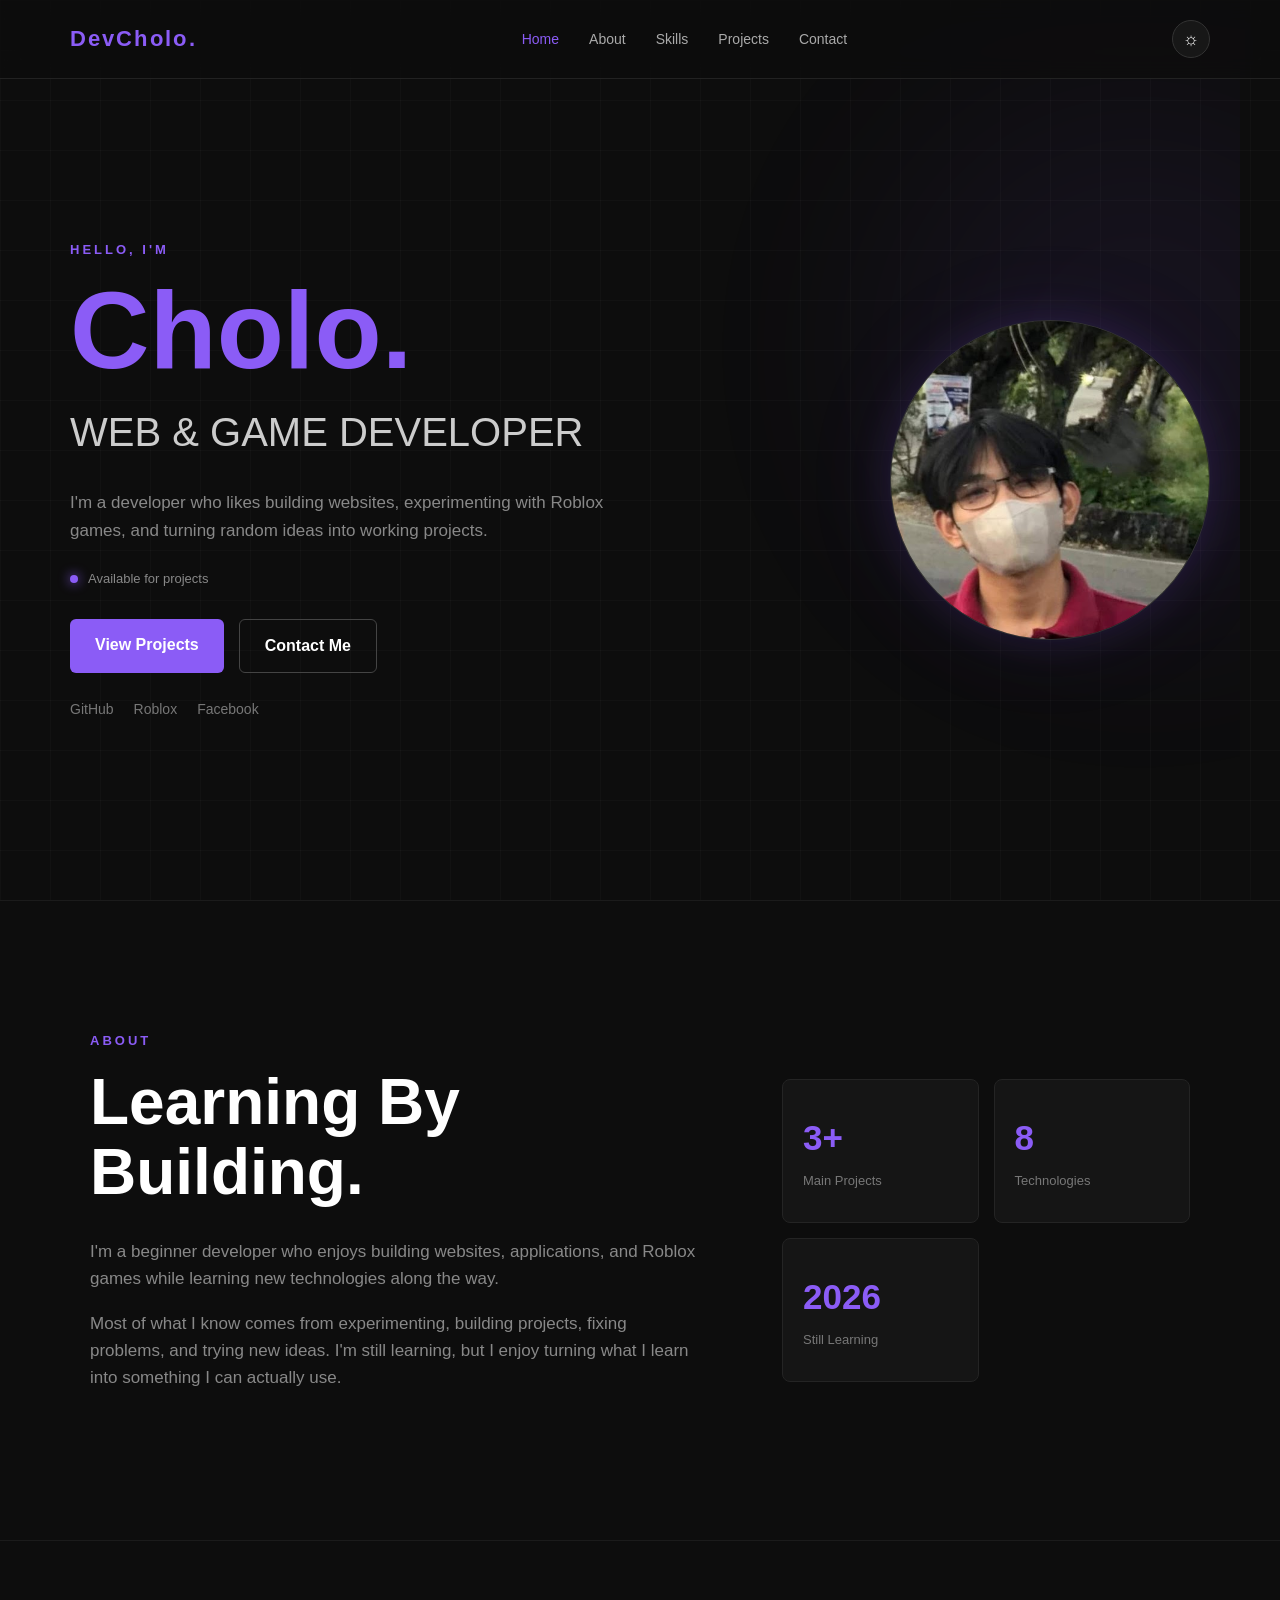
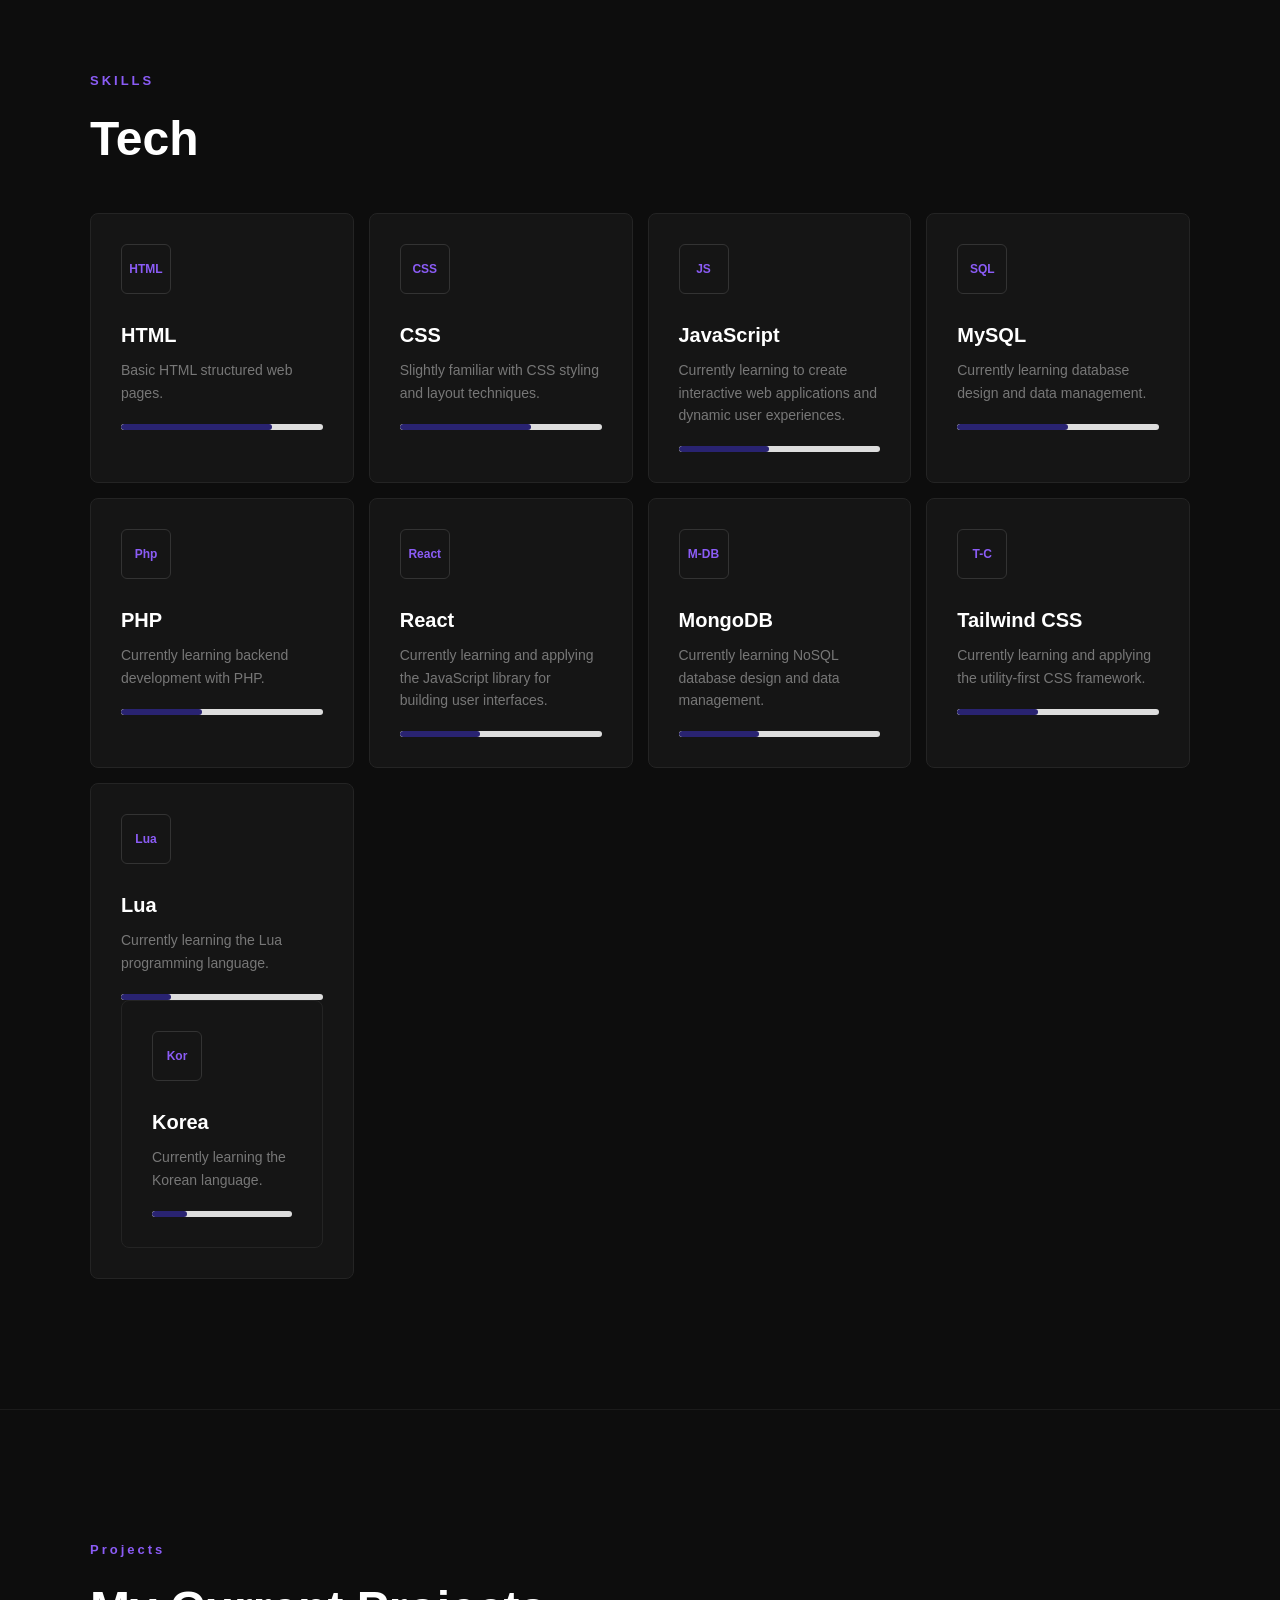
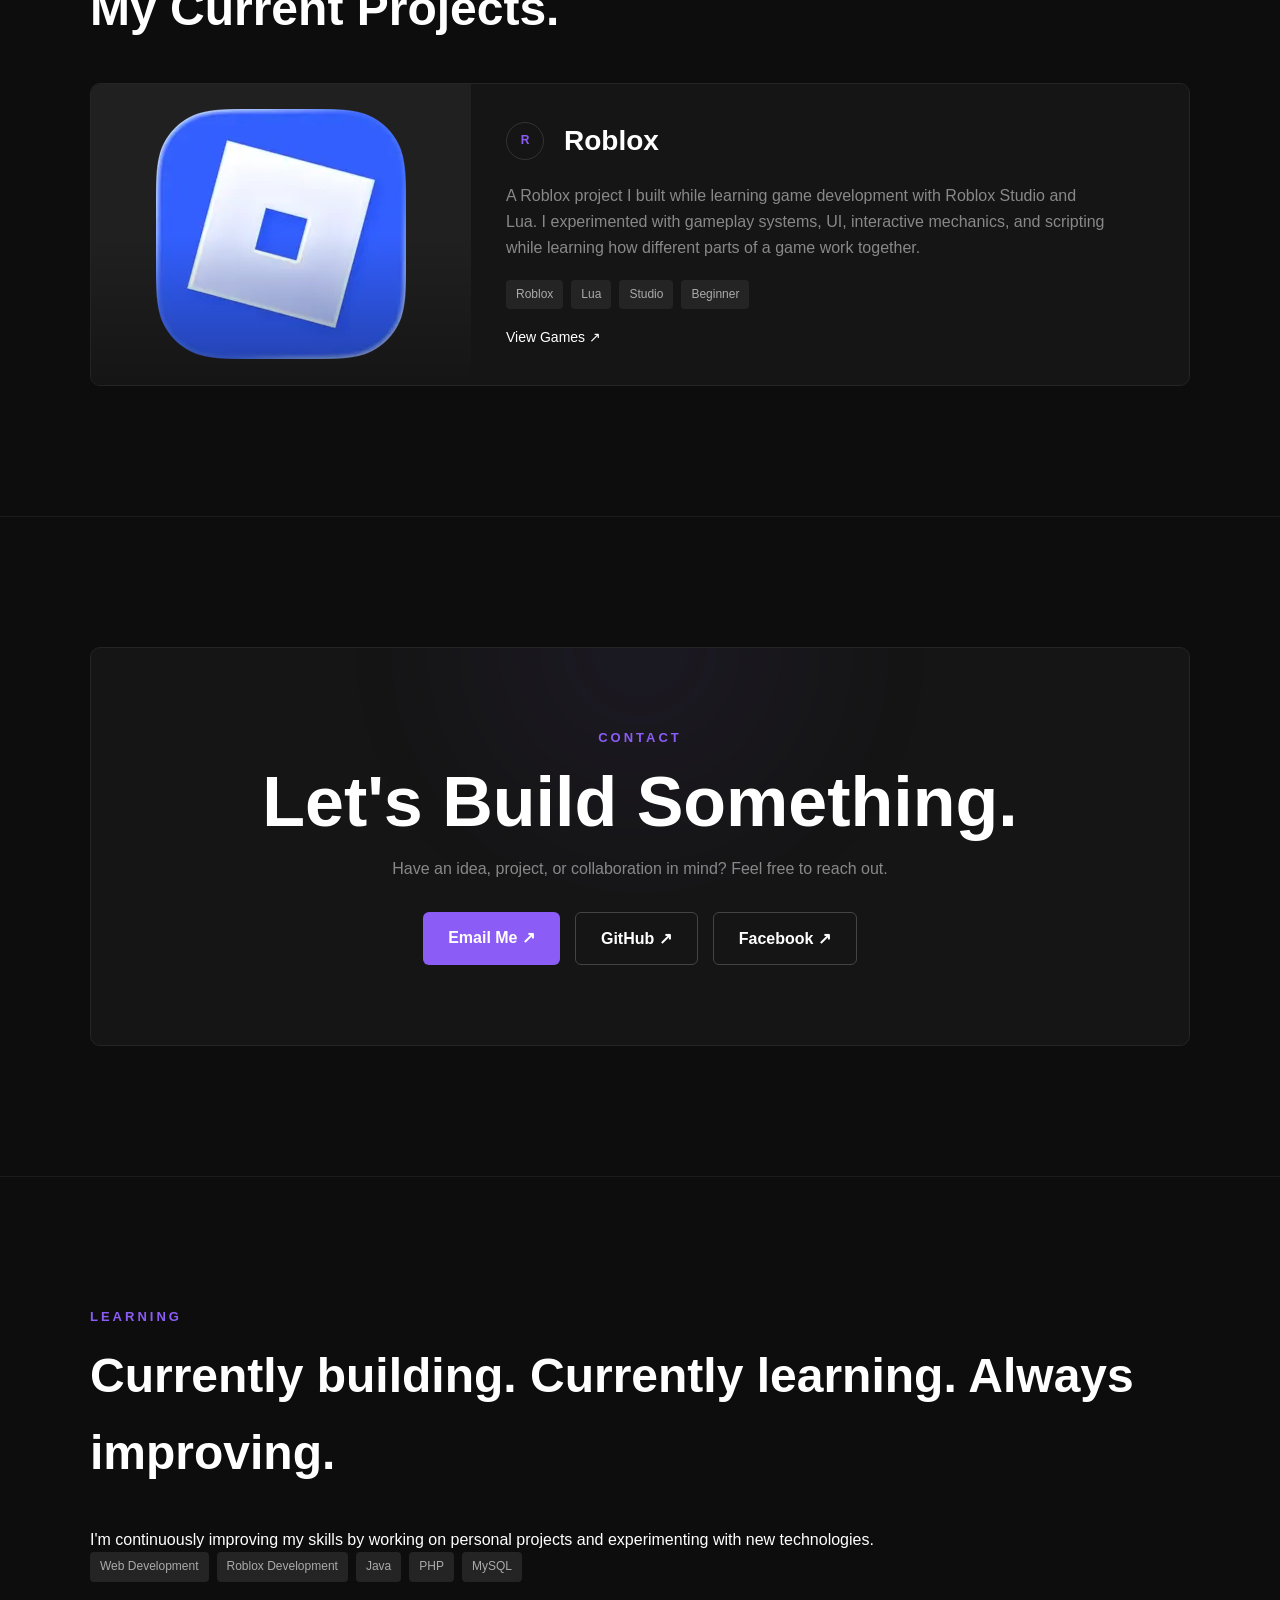
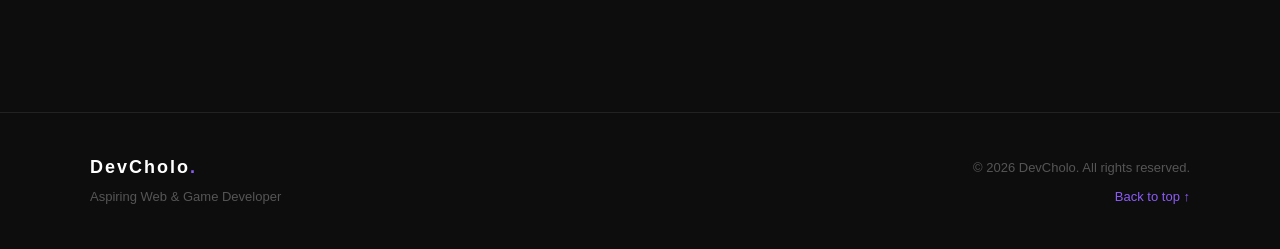
==== index.html @ bebf825c "Add files via upload" ====
<!DOCTYPE html>
<html lang="en">
<head>
    <meta charset="UTF-8">
    <meta name="viewport" content="width=device-width, initial-scale=1.0">
    <title>Portfolio</title>
    <meta name="description" content="Cholo is a Web and Game Developer creating modern websites, applications, and Roblox games.">
    <meta name="keywords" content="Cholo, Web Developer, Game Developer, Roblox Developer, PHP, MySQL, JavaScript, Java, Lua">
    <meta name="author" content="Cholo">
    <meta name="theme-color" content="#8b5cf6">
    <link rel="icon" type="image/png" href="images/favicon.png">
    <link rel="stylesheet" href="css/style.css">
</head>
<body>
    <header>
        <nav class="navbar">
            <a href="#home" class="logo">
                <span class="logo-dev">
                    <span>D</span><span>e</span><span>v</span>
                </span>

                <span class="logo-cholo">
                    <span>C</span><span>h</span><span>o</span><span>l</span><span>o</span><span class="logo-dot">.</span>
                </span>
            </a>
            <ul class="nav-links">
                <li><a href="#home">Home</a></li>
                <li><a href="#about">About</a></li>
                <li><a href="#skills">Skills</a></li>
                <li><a href="#projects">Projects</a></li>
                <li><a href="#contact">Contact</a></li>
            </ul>
            <div class="nav-actions">
                <button id="menuToggle">☰</button>
                <button id="themeToggle">☼</button>
            </div>
        </nav>
    </header>

    <main>
        <section id="home" class="hero">
            <div class="hero-content">
                <p class="eyebrow">HELLO, I'M</p>
                <h1 class="animated-name">
                    <span>C</span>
                    <span>h</span>
                    <span>o</span>
                    <span>l</span>
                    <span>o</span>
                    <span>.</span>
                </h1>
                <h2>WEB & GAME DEVELOPER</h2>
                <p class="hero-description">I'm a developer who likes building websites, experimenting with Roblox games, and turning random ideas into working projects.</p>
                <div class="availability">
                    <span></span>
                    Available for projects
                </div>
                <div class="hero-buttons">
                    <a href="#projects" class="btn primary">View Projects</a>
                    <a href="#contact" class="btn secondary">Contact Me</a>
                </div>
                <div class="social-links">
                    <a href="https://github.com/Yukizyne" target="_blank">GitHub</a>
                    <a href="https://www.roblox.com/" target="_blank">Roblox</a>
                    <a href="https://www.facebook.com/Imyourprettywhamus" target="_blank">Facebook</a>
                </div>
            </div>

            <div class="hero-image">
                <div class="profile-circle">
                    <img src="images/profile.png" alt="Cholo">
                </div>
            </div>
        </section>

        <section id="about" class="reveal">
            <div class="section-container">
                <p class="section-label">ABOUT</p>
                <div class="about-grid">
                    <div class="about-main">
                        <h2 class="section-title">Learning By Building.</h2>
                        <p>I'm a beginner developer who enjoys building websites,
                            applications, and Roblox games while learning new
                            technologies along the way.
                        </p>
                        <p> Most of what I know comes from experimenting, building projects,
                            fixing problems, and trying new ideas. I'm still learning,
                            but I enjoy turning what I learn into something I can actually use.</p>
                    </div>
                    <div class="about-stats">
                        <div class="stat">
                            <h3>3+</h3>
                            <p>Main Projects</p>
                        </div>
                        <div class="stat">
                            <h3>8</h3>
                            <p>Technologies</p>
                        </div>
                        <div class="stat">
                            <h3>2026</h3>
                            <p>Still Learning</p>
                        </div>
                    </div>
                </div>
            </div>
        </section>

        <section id="skills" class="reveal">
            <div class="section-container">
                <p class="section-label">SKILLS</p>
                <h2 class="section-title">Tech</h2>
                <div class="skills">
                    <div class="skill-card">
                        <div class="skill-icon">HTML</div>
                        <h3>HTML</h3>
                        <p>Basic HTML structured web pages.</p>
                        <div class="skill-bar">
                            <div class="skill-progress" data-progress="75"></div>
                        </div>
                    </div>
                    <div class="skill-card">
                        <div class="skill-icon">CSS</div>
                        <h3>CSS</h3>
                        <p>Slightly familiar with CSS styling and layout techniques.</p>
                        <div class="skill-bar">
                            <div class="skill-progress" data-progress="65"></div>
                        </div>
                    </div>
                    <div class="skill-card">
                        <div class="skill-icon">JS</div>
                        <h3>JavaScript</h3>
                        <p>Currently learning to create interactive web applications and dynamic user experiences.</p>
                        <div class="skill-bar">
                            <div class="skill-progress" data-progress="45"></div>
                        </div>
                    </div>
                    <div class="skill-card">
                        <div class="skill-icon">SQL</div>
                        <h3>MySQL</h3>
                        <p>Currently learning database design and data management.</p>
                        <div class="skill-bar">
                            <div class="skill-progress" data-progress="55"></div>
                        </div>
                    </div>
                    <div class="skill-card">
                        <div class="skill-icon">Php</div>
                        <h3>PHP</h3>
                        <p>Currently learning backend development with PHP.</p>
                        <div class="skill-bar">
                            <div class="skill-progress" data-progress="40"></div>
                        </div>
                    </div>
                    <div class="skill-card">
                        <div class="skill-icon">React</div>
                        <h3>React</h3>
                        <p>Currently learning and applying the JavaScript library for building user interfaces.</p>
                        <div class="skill-bar">
                            <div class="skill-progress" data-progress="40"></div>
                        </div>
                    </div>
                    <div class="skill-card">
                        <div class="skill-icon">M-DB</div>
                        <h3>MongoDB</h3>
                        <p>Currently learning NoSQL database design and data management.</p>
                        <div class="skill-bar">
                            <div class="skill-progress" data-progress="40"></div>
                        </div>
                    </div>
                    <div class="skill-card">
                        <div class="skill-icon">T-C</div>
                        <h3>Tailwind CSS</h3>
                        <p>Currently learning and applying the utility-first CSS framework.</p>
                        <div class="skill-bar">
                            <div class="skill-progress" data-progress="40"></div>
                        </div>
                    </div>
                    <div class="skill-card">
                        <div class="skill-icon">Lua</div>
                        <h3>Lua</h3>
                        <p>Currently learning the Lua programming language.</p>
                        <div class="skill-bar">
                            <div class="skill-progress" data-progress="25"></div>
                        </div>
                        <div class="skill-card">
                        <div class="skill-icon">Kor</div>
                        <h3>Korea</h3>
                        <p>Currently learning the Korean language.</p>
                        <div class="skill-bar">
                            <div class="skill-progress" data-progress="25"></div>
                        </div>
                    </div>
                </div>
            </div>
        </section>

        <section id="projects" class="reveal">
            <div class="section-container">
                <p class="section-label">Projects</p>
                <h2 class="section-title">My Current Projects.</h2>
                <div class="projects">
                    <!--<article class="project-card">
                            <div class="project-image">
                                <img src="images/schoolmanagement.png" alt="School Management System" loading="lazy">
                            </div>
                            <div class="project-info">
                                <div class="project-top">
                                    <span class="project-number">01</span>
                                    <h3>School Management System</h3>
                                </div>
                                <p>A school management system I built to practice web development,
                                    database management, and creating systems for managing school data.
                                </p>
                                <div class="project-tags">
                                    <span>PHP</span>
                                    <span>MongoDb</span>
                                    <span>React</span>
                                    <span>CSS</span>
                                    <span>JavaScript</span>
                                </div>
                                <div class="project-links">
                                    <a href="#" class="project-btn">
                                        Not Deployed...
                                    </a>
                                </div>
                            </div>
                        </article>-->
                    <article class="project-card">
                        <div class="project-image">
                            <img src="images/roblox.png" alt="Roblox Game">
                        </div>
                        <div class="project-info">
                            <div class="project-top">
                                <span class="project-number">R</span>
                                <h3>Roblox</h3>
                            </div>
                            <p>A Roblox project I built while learning game development
                                with Roblox Studio and Lua. I experimented with gameplay
                                systems, UI, interactive mechanics, and scripting while
                                learning how different parts of a game work together.</p>
                            <div class="project-tags">
                                <span>Roblox</span>
                                <span>Lua</span>
                                <span>Studio</span>
                                <span>Beginner</span>
                            </div>
                            <div class="project-links">
                                <button class="project-btn view-games-btn">View Games ↗</button>
                                <div class="game-options">
                                    <a href="https://www.roblox.com/games/132128722810381/Drill-land-for-luckyblock" target="_blank">
                                        Drill Land for Luckyblock ↗
                                    </a>
                                    <a href="https://www.roblox.com/games/70694959128368/Pull-a-LuckyBlock-for-Brainrot" target="_blank">
                                        Pull a LuckyBlock for Brainrot ↗
                                    </a>
                                </div>
                            </div>
                        </div>
                    </article>
                    <!--<article class="project-card">
                        <div class="project-image">
                            <img src="images/java.png" alt="Java Project">
                        </div>
                        <div class="project-info">
                            <div class="project-top">
                                <span class="project-number">J-A</span>
                                <h3>Java Application</h3>
                            </div>
                            <p>A Java application built with object-oriented programming and database integration.</p>
                            <div class="project-tags">
                                <span>Java</span>
                                <span>JDBC</span>
                                <span>MySQL</span>
                                <span>Beginner</span>
                            </div>
                            <div class="project-links">
                                <a href="#" class="project-btn">Not Deployed...</a>
                            </div>
                        </div>
                    </article>-->
                </div>
            </div>
        </section>

        <section id="contact" class="reveal">
            <div class="section-container">
                <div class="contact-box">
                    <p class="section-label">CONTACT</p>
                    <h2>Let's Build Something.</h2>
                    <p>Have an idea, project, or collaboration in mind? Feel free to reach out.</p>
                    <div class="contact-buttons">
                        <a href="mailto:cholomanabat7@gmail.com" class="btn primary">Email Me ↗</a>
                        <a href="https://github.com/Yukizyne" target="_blank" class="btn secondary">GitHub ↗</a>
                        <a href="https://www.facebook.com/Imyourprettywhamus" target="_blank" class="btn secondary">Facebook ↗</a>
                    </div>
                </div>
            </div>
        </section>

        <section class="reveal">
    <div class="section-container">
        <p class="section-label">LEARNING</p>

        <h2 class="section-title">
            Currently building. Currently learning. Always improving.
        </h2>

        <p class="about-text">
            I'm continuously improving my skills by working on
            personal projects and experimenting with new technologies.
        </p>

        <div class="project-tags">
            <span>Web Development</span>
            <span>Roblox Development</span>
            <span>Java</span>
            <span>PHP</span>
            <span>MySQL</span>
        </div>
    </div>
</section>
    </main>

    <footer>
    <div class="footer-container">
        <div>
            <a href="#home" class="logo">DevCholo<span>.</span></a>
            <p>Aspiring Web & Game Developer</p>
        </div>

        <div class="footer-right">
            <p>© 2026 DevCholo. All rights reserved.</p>
            <a href="#home">Back to top ↑</a>
        </div>
    </div>
</footer>

    <script src="js/script.js" defer></script>
</body>
</html>
---- css/style.css ----
* {
    margin: 0;
    padding: 0;
    box-sizing: border-box;
}

html {
    scroll-behavior: smooth;
}

body {
    font-family: Arial, sans-serif;
    background: #0d0d0d;
    color: #fff;
    line-height: 1.6;
}
body {
    font-family: Arial, sans-serif;
    background: #0d0d0d;
    color: #fff;
    line-height: 1.6;
    overflow-x: hidden;
}

body::before {
    content: "";
    position: fixed;
    inset: 0;
    background-image:
        linear-gradient(rgba(255,255,255,0.025) 1px, transparent 1px),
        linear-gradient(90deg, rgba(255,255,255,0.025) 1px, transparent 1px);
    background-size: 50px 50px;
    pointer-events: none;
    z-index: -1;
}

/* =========================
   NAVBAR
========================= */

header {
    position: fixed;
    top: 0;
    left: 0;
    width: 100%;
    background: rgba(13, 13, 13, 0.85);
    backdrop-filter: blur(12px);
    border-bottom: 1px solid #222;
    z-index: 1000;
}

.navbar {
    max-width: 1200px;
    margin: auto;
    padding: 20px 30px;
    display: flex;
    align-items: center;
    justify-content: space-between;
}
.nav-links li {
    opacity: 0;
    transform: translateX(60px);
    animation: navItemEnter 0.6s ease-out forwards;
}

.nav-links li:nth-child(1) {
    animation-delay: 0.2s;
}

.nav-links li:nth-child(2) {
    animation-delay: 0.3s;
}

.nav-links li:nth-child(3) {
    animation-delay: 0.4s;
}

.nav-links li:nth-child(4) {
    animation-delay: 0.5s;
}

.nav-links li:nth-child(5) {
    animation-delay: 0.6s;
}

@keyframes navItemEnter {
    to {
        opacity: 1;
        transform: translateX(0);
    }
}

.logo {
    color: #fff;
    font-size: 22px;
    font-weight: 800;
    text-decoration: none;
    letter-spacing: 2px;
}
.logo {
    display: inline-flex;
    text-decoration: none;
    overflow: hidden;
}

.logo {
    display: inline-flex;
    text-decoration: none;
}

.logo-dev,
.logo-cholo {
    display: inline-flex;
}

.logo-dev > span,
.logo-cholo > span {
    display: inline-block;
    color: #fff;
    opacity: 0;
    animation: logoAssemble 3s ease forwards;
}

/* Dev - left side */
.logo-dev > span:nth-child(1) {
    animation-delay: 0s;
}

.logo-dev > span:nth-child(2) {
    animation-delay: 0.08s;
}

.logo-dev > span:nth-child(3) {
    animation-delay: 0.16s;
}

/* Cholo. - right side */
.logo-cholo > span:nth-child(1) {
    animation-delay: 0.20s;
}

.logo-cholo > span:nth-child(2) {
    animation-delay: 0.28s;
}

.logo-cholo > span:nth-child(3) {
    animation-delay: 0.36s;
}

.logo-cholo > span:nth-child(4) {
    animation-delay: 0.44s;
}

.logo-cholo > span:nth-child(5) {
    animation-delay: 0.52s;
}

.logo-cholo > .logo-dot {
    color: #8b5cf6;
    animation-delay: 0.60s;
}

@keyframes logoAssemble {
    from {
        opacity: 0;
        transform: translateY(20px) scale(0.8);
    }

    to {
        opacity: 1;
        transform: translateY(0) scale(1);
    }
}

@keyframes logoCholo {
    from {
        opacity: 0;
        transform: translateX(80px);
    }

    to {
        opacity: 1;
        transform: translateX(0);
    }
}


.logo span,
h1 span {
    color: #8b5cf6;
}

.nav-links {
    display: flex;
    gap: 30px;
    list-style: none;
}

.nav-links a {
    color: #aaa;
    font-size: 14px;
    text-decoration: none;
    transition: 0.3s;
}

.nav-links a:hover,
.nav-links a.active {
    color: #8b5cf6;
}

.nav-actions {
    display: flex;
    align-items: center;
    gap: 10px;
}

#menuToggle,
#themeToggle {
    width: 38px;
    height: 38px;
    border: 1px solid #333;
    background: #171717;
    color: #fff;
    cursor: pointer;
    font-size: 18px;
}

#menuToggle {
    display: none;
    border-radius: 6px;
}

#themeToggle {
    border-radius: 50%;
}

/* =========================
   HERO
========================= */

.hero {
    min-height: 100vh;
    max-width: 1200px;
    margin: auto;
    padding: 120px 30px 60px;
    display: flex;
    align-items: center;
    justify-content: space-between;
    gap: 60px;
    position: relative;
    overflow: hidden;
}

.hero::before {
    content: "";
    position: absolute;
    width: 500px;
    height: 500px;
    background: #8b5cf6;
    opacity: 0.08;
    filter: blur(120px);
    border-radius: 50%;
    right: -150px;
    top: 100px;
    pointer-events: none;
}

.hero-content {
    max-width: 650px;
    animation: heroText 0.8s ease forwards;
}

.eyebrow,
.section-label {
    color: #8b5cf6;
    font-size: 13px;
    font-weight: 700;
    letter-spacing: 3px;
}

.hero h1 {
    font-size: clamp(60px, 10vw, 110px);
    line-height: 1;
    margin: 15px 0;
}
.animated-name {
    display: flex;
    gap: 0;
}

.animated-name span {
    display: inline-block;
    animation-duration: 6s;
    animation-timing-function: ease-in-out;
    animation-iteration-count: infinite;
}

/* C */
.animated-name span:nth-child(1) {
    animation-name: destroyC;
}

/* h */
.animated-name span:nth-child(2) {
    animation-name: destroyH;
}

/* o */
.animated-name span:nth-child(3) {
    animation-name: destroyO1;
}

/* l */
.animated-name span:nth-child(4) {
    animation-name: destroyL;
}

/* o */
.animated-name span:nth-child(5) {
    animation-name: destroyO2;
}

/* . */
.animated-name span:nth-child(6) {
    animation-name: destroyDot;
}

@keyframes destroyC {
    0%, 45% {
        opacity: 1;
        transform: translate(0, 0) rotate(0);
    }

    55%, 70% {
        opacity: 0;
        transform: translate(-70px, -40px) rotate(-25deg);
    }

    85%, 100% {
        opacity: 1;
        transform: translate(0, 0) rotate(0);
    }
}

@keyframes destroyH {
    0%, 48% {
        opacity: 1;
        transform: translate(0, 0) rotate(0);
    }

    58%, 73% {
        opacity: 0;
        transform: translate(50px, -60px) rotate(20deg);
    }

    88%, 100% {
        opacity: 1;
        transform: translate(0, 0) rotate(0);
    }
}

@keyframes destroyO1 {
    0%, 51% {
        opacity: 1;
        transform: translate(0, 0) rotate(0);
    }

    61%, 76% {
        opacity: 0;
        transform: translate(-40px, 70px) rotate(-20deg);
    }

    91%, 100% {
        opacity: 1;
        transform: translate(0, 0) rotate(0);
    }
}

@keyframes destroyL {
    0%, 54% {
        opacity: 1;
        transform: translate(0, 0) rotate(0);
    }

    64%, 79% {
        opacity: 0;
        transform: translate(70px, 45px) rotate(30deg);
    }

    94%, 100% {
        opacity: 1;
        transform: translate(0, 0) rotate(0);
    }
}

@keyframes destroyO2 {
    0%, 57% {
        opacity: 1;
        transform: translate(0, 0) rotate(0);
    }

    67%, 82% {
        opacity: 0;
        transform: translate(-60px, -70px) rotate(-30deg);
    }

    97%, 100% {
        opacity: 1;
        transform: translate(0, 0) rotate(0);
    }
}

@keyframes destroyDot {
    0%, 60% {
        opacity: 1;
        transform: translate(0, 0) scale(1);
    }

    70%, 85% {
        opacity: 0;
        transform: translate(40px, 60px) scale(0);
    }

    100% {
        opacity: 1;
        transform: translate(0, 0) scale(1);
    }
}

.hero h2 {
    color: #ccc;
    font-size: clamp(22px, 4vw, 40px);
    font-weight: 500;
}

.hero-description {
    max-width: 550px;
    margin: 25px 0;
    color: #888;
    font-size: 17px;
}

.hero-buttons {
    display: flex;
    gap: 15px;
    margin-top: 30px;
}
.social-links {
    display: flex;
    gap: 20px;
    margin-top: 25px;
}

.social-links a {
    color: #777;
    font-size: 14px;
    text-decoration: none;
    transition: 0.3s;
}

.social-links a:hover {
    color: #8b5cf6;
}

.btn {
    display: inline-block;
    padding: 13px 25px;
    border-radius: 6px;
    text-decoration: none;
    font-weight: 600;
    transition: 0.3s;
}
.btn {
    position: relative;
    overflow: hidden;
}

.btn::after {
    content: "";
    position: absolute;
    width: 0;
    height: 100%;
    top: 0;
    left: 0;
    background: rgba(255,255,255,0.08);
    transition: width 0.3s ease;
}

.btn:hover::after {
    width: 100%;
}

.btn.primary {
    background: #8b5cf6;
    color: #fff;
}

.btn.primary:hover {
    background: #7042d4;
    transform: translateY(-3px);
}

.btn.secondary {
    border: 1px solid #444;
    color: #fff;
}

.btn.secondary:hover {
    border-color: #8b5cf6;
    color: #8b5cf6;
}

/* =========================
   PROFILE
========================= */

.hero-image {
    display: flex;
    align-items: center;
    justify-content: center;
    animation: heroImage 1s ease forwards;
}

.profile-circle {
    width: 320px;
    height: 320px;
    border: 1px solid #333;
    border-radius: 50%;
    background: #171717;
    overflow: hidden;
    box-shadow:
        0 0 40px rgba(139, 92, 246, 0.15),
        0 0 100px rgba(139, 92, 246, 0.08);
}

.profile-circle img {
    width: 100%;
    height: 100%;
    object-fit: cover;
}

/* =========================
   SECTIONS
========================= */

section {
   padding: 130px 30px;
}
section + section {
    border-top: 1px solid #1b1b1b;
}

.section-container {
    max-width: 1100px;
    margin: auto;
}

.section-title {
    font-size: 48px;
    margin: 10px 0 35px;
}

/* =========================
   ABOUT
========================= */

.about-grid {
    display: grid;
    grid-template-columns: 1.5fr 1fr;
    gap: 80px;
    align-items: center;
}

.about-main .section-title {
    font-size: clamp(40px, 5vw, 65px);
    line-height: 1.1;
    margin: 15px 0 30px;
}

.about-main p {
    max-width: 650px;
    margin-bottom: 18px;
    color: #888;
    font-size: 17px;
}

.about-stats {
    display: grid;
    grid-template-columns: 1fr 1fr;
    gap: 15px;
}

.stat {
    padding: 30px 20px;
    background: #151515;
    border: 1px solid #242424;
    border-radius: 8px;
}

.stat h3 {
    margin-bottom: 5px;
    color: #8b5cf6;
    font-size: 35px;
}

.stat p {
    color: #777;
    font-size: 13px;
}

/* =========================
   SKILLS
========================= */

.skills {
    display: grid;
    grid-template-columns: repeat(4, 1fr);
    gap: 15px;
}

.skill-card {
    position: relative;
    padding: 30px;
    background: #151515;
    border: 1px solid #242424;
    border-radius: 8px;
    overflow: hidden;
    transition: 0.3s;
}

.skill-card::before {
    content: "";
    position: absolute;
    width: 100px;
    height: 100px;
    background: #8b5cf6;
    opacity: 0;
    filter: blur(50px);
    top: -40px;
    right: -40px;
    transition: 0.3s;
}

.skill-card:hover {
    border-color: #8b5cf6;
    transform: translateY(-5px);
}

.skill-card:hover::before {
    opacity: 0.15;
}

.skill-icon {
    width: 50px;
    height: 50px;
    margin-bottom: 25px;
    display: flex;
    align-items: center;
    justify-content: center;
    border: 1px solid #333;
    border-radius: 6px;
    color: #8b5cf6;
    font-size: 12px;
    font-weight: bold;
}

.skill-card h3 {
    margin-bottom: 8px;
    font-size: 20px;
}

.skill-card p {
    color: #777;
    font-size: 14px;
}

/* =========================
   PROJECTS
========================= */

.projects {
    display: flex;
    flex-direction: column;
    gap: 25px;
}

.project-card {
    display: grid;
    grid-template-columns: 380px 1fr;
    min-height: 280px;
    overflow: hidden;
    background: #151515;
    border: 1px solid #242424;
    border-radius: 10px;
    transition: 0.3s;
    cursor: default;
}

.project-card:hover {
    border-color: #8b5cf6;
    transform: translateY(-4px);
}


.project-btn {
    display: inline-block;
    padding-bottom: 4px;
    border: none;
    border-bottom: 1px solid #8b5cf6;
    background: transparent;
    color: #fff;
    font-size: 14px;
    text-decoration: none;
    font-family: inherit;
    cursor: pointer;
    transition: 0.3s;
}

.project-btn::after {
    content: "";
    display: block;
    width: 0;
    height: 1px;
    background: #8b5cf6;
    transition: 0.3s;
}

.project-btn:hover {
    color: #8b5cf6;
}

.project-btn:hover::after {
    width: 100%;
}

.project-image {
    width: 100%;
    height: 100%;
    min-height: 280px;
    background: #202020;
    overflow: hidden;
    position: relative;
    display: flex;
    justify-content: center;
    align-items: center;
}

.project-image img {
    max-width: 100%;
    max-height: 100%;
    object-fit: contain;
    display: block;
    transition: transform 0.3s ease;
}

.project-image::after {
    content: "";
    position: absolute;
    inset: 0;
    background: linear-gradient(
        to top,
        rgba(0, 0, 0, 0.35),
        transparent 50%
    );
    pointer-events: none;
}

.project-card:hover .project-image img {
    transform: scale(1.05);
}

.project-info {
    padding: 35px;
    display: flex;
    flex-direction: column;
    justify-content: center;
}

.project-top {
    display: flex;
    align-items: center;
    gap: 20px;
    margin-bottom: 10px;
}

.project-number {
    width: 38px;
    height: 38px;
    display: flex;
    align-items: center;
    justify-content: center;
    flex-shrink: 0;
    border: 1px solid #333;
    border-radius: 50%;
    color: #8b5cf6;
    font-size: 12px;
    font-weight: bold;
}

.project-card h3 {
    font-size: 28px;
}

.project-card p {
    max-width: 600px;
    margin: 10px 0 20px;
    color: #888;
}

.project-tags {
    display: flex;
    flex-wrap: wrap;
    gap: 8px;
}

.project-tags span {
    padding: 5px 10px;
    background: #242424;
    border-radius: 4px;
    color: #aaa;
    font-size: 12px;
}

.project-links {
    position: relative;
    display: flex;
    align-items: center;
    gap: 15px;
    margin-top: 20px;
}

.view-games-btn {
    border: none;
    cursor: pointer;
    font-family: inherit;
}

.game-options {
    display: none;
    position: absolute;
    bottom: calc(100% + 10px);
    left: 0;
    min-width: 250px;
    background: #151515;
    border: 1px solid #333;
    border-radius: 10px;
    padding: 8px;
    box-shadow: 0 10px 25px rgba(0, 0, 0, 0.35);
    z-index: 10;
}

.game-options.show {
    display: flex;
    flex-direction: column;
    gap: 4px;
}

.game-options a {
    display: block;
    padding: 10px 12px;
    color: #aaa;
    border-radius: 7px;
    font-size: 14px;
    text-decoration: none;
    transition: background 0.2s ease, color 0.2s ease;
}

.game-options a:hover {
    background: #242424;
    color: #8b5cf6;
}

/* =========================
   CONTACT
========================= */

.contact-box {
    position: relative;
    padding: 80px 40px;
    overflow: hidden;
    background: #151515;
    border: 1px solid #242424;
    border-radius: 10px;
    text-align: center;
}

.contact-box::before {
    content: "";
    position: absolute;
    width: 300px;
    height: 300px;
    background: #8b5cf6;
    opacity: 0.08;
    filter: blur(100px);
    border-radius: 50%;
    top: -150px;
    left: 50%;
    transform: translateX(-50%);
    pointer-events: none;
}

.contact-box .section-label,
.contact-box h2,
.contact-box p,
.contact-box .btn {
    position: relative;
}

.contact-box h2 {
    margin: 15px 0;
    font-size: clamp(40px, 6vw, 70px);
    line-height: 1.1;
}

.contact-box > p:not(.section-label) {
    max-width: 550px;
    margin: 0 auto 30px;
    color: #888;
}

/* =========================
   FOOTER
========================= */

footer {
    padding: 40px 30px;
    border-top: 1px solid #222;
    color: #555;
}

.footer-container {
    max-width: 1100px;
    margin: auto;
    display: flex;
    align-items: center;
    justify-content: space-between;
    gap: 30px;
}

footer .logo {
    font-size: 18px;
}

footer p {
    margin-top: 5px;
    font-size: 13px;
}

.footer-right {
    text-align: right;
}

.footer-right p {
    margin-bottom: 5px;
}

.footer-right a {
    color: #8b5cf6;
    font-size: 13px;
    text-decoration: none;
}

/* =========================
   SCROLL ANIMATION
========================= */

.reveal {
    opacity: 0;
    transform: translateY(40px);
    transition: opacity 0.8s ease, transform 0.8s ease;
}

.reveal.show {
    opacity: 1;
    transform: translateY(0);
}

/* =========================
   HERO ANIMATION
========================= */

@keyframes heroText {
    from {
        opacity: 0;
        transform: translateX(-30px);
    }

    to {
        opacity: 1;
        transform: translateX(0);
    }
}

@keyframes heroImage {
    from {
        opacity: 0;
        transform: translateX(30px);
    }

    to {
        opacity: 1;
        transform: translateX(0);
    }
}

/* =========================
   LIGHT MODE
========================= */

body.light {
    background: #f5f5f5;
    color: #111;
}

body.light header {
    background: rgba(245, 245, 245, 0.85);
    border-color: #ddd;
}

body.light .logo,
body.light .nav-links a {
    color: #111;
}

body.light .nav-links a:hover,
body.light .nav-links a.active {
    color: #8b5cf6;
}

body.light #themeToggle,
body.light #menuToggle {
    background: #fff;
    color: #111;
    border-color: #ddd;
}

body.light .hero h2 {
    color: #444;
}

body.light .hero-description,
body.light .about-main p {
    color: #666;
}

body.light .profile-circle {
    background: #fff;
    border-color: #ddd;
}

body.light .stat,
body.light .skill-card,
body.light .project-card,
body.light .contact-box {
    background: #fff;
    border-color: #ddd;
}

body.light .stat p,
body.light .skill-card p,
body.light .project-card p,
body.light .contact-box > p:not(.section-label) {
    color: #666;
}

body.light .skill-icon {
    border-color: #ddd;
}

body.light .project-card span {
    background: #eee;
    color: #555;
}

body.light .footer {
    border-color: #ddd;
}

body.light footer {
    border-color: #ddd;
    color: #777;
}

body.light .nav-links {
    background: #f5f5f5;
    border-color: #ddd;
}
body.light::-webkit-scrollbar-track {
    background: #f5f5f5;
}

body.light::-webkit-scrollbar-thumb {
    background: #bbb;
}

body.light::-webkit-scrollbar-thumb:hover {
    background: #8b5cf6;
}
body.light section + section {
    border-color: #e5e5e5;
}

/* =========================
   TABLET / MOBILE
========================= */

@media (max-width: 800px) {
    #menuToggle {
        display: block;
    }

    .nav-links {
        display: none;
        position: absolute;
        top: 79px;
        left: 0;
        width: 100%;
        padding: 25px 30px;
        background: #0d0d0d;
        border-bottom: 1px solid #222;
        flex-direction: column;
        gap: 20px;
    }

    .nav-links.open {
        display: flex;
    }

    .hero {
        flex-direction: column;
        padding-top: 140px;
        text-align: center;
    }

    .hero-content {
        max-width: 100%;
    }

    .hero-description {
        margin: 25px auto;
    }

    .hero-buttons {
        justify-content: center;
    }
    .social-links {
        justify-content: center;
    }

    .profile-circle {
        width: 240px;
        height: 240px;
    }

    .about-grid {
        grid-template-columns: 1fr;
        gap: 40px;
    }

    .about-main .section-title {
        font-size: 42px;
    }

    .skills {
        grid-template-columns: repeat(2, 1fr);
    }

    .section-title {
        font-size: 38px;
    }

    .project-card {
        grid-template-columns: 1fr;
    }

    .project-image {
        height: 220px;
        min-height: 220px;
    }

    .project-info {
        padding: 25px;
    }

    .footer-container {
        flex-direction: column;
        text-align: center;
    }

    .footer-right {
        text-align: center;
    }

}

/* =========================
   SMALL PHONES
========================= */

@media (max-width: 500px) {
    .navbar {
        padding: 18px 20px;
    }

    section {
        padding: 80px 20px;
    }

    .hero h1 {
        font-size: 65px;
    }

    .hero-buttons {
        flex-direction: column;
    }

    .btn {
        width: 100%;
        text-align: center;
    }

    .skills {
        grid-template-columns: 1fr;
    }

    .about-stats {
        grid-template-columns: 1fr 1fr;
    }

    .contact-box {
        padding: 60px 20px;
    }
    .contact-buttons {
        flex-direction: column;
    }
    .hero {
    padding-left: 20px;
    padding-right: 20px;
}

    .hero h1 {
        font-size: 60px;
    }

    .hero h2 {
        font-size: 24px;
    }

    .hero-description {
        font-size: 15px;
    }

    .project-info {
        padding: 22px;
    }

    .project-card h3 {
        font-size: 24px;
    }
}
.contact-buttons {
    display: flex;
    justify-content: center;
    gap: 15px;
}
::-webkit-scrollbar {
    width: 8px;
}

::-webkit-scrollbar-track {
    background: #0d0d0d;
}

::-webkit-scrollbar-thumb {
    background: #333;
    border-radius: 10px;
}

::-webkit-scrollbar-thumb:hover {
    background: #8b5cf6;
}
.availability {
    display: flex;
    align-items: center;
    gap: 10px;
    color: #888;
    font-size: 13px;
    margin-top: 20px;
}

.availability span {
    width: 8px;
    height: 8px;
    background: #8b5cf6;
    border-radius: 50%;
    box-shadow: 0 0 12px #8b5cf6;
    animation: pulse 2s infinite;
}

@keyframes pulse {
    0%,
    100% {
        opacity: 1;
    }

    50% {
        opacity: 0.35;
    }
}
.skill-bar {
    width: 100%;
    height: 6px;
    margin-top: 20px;
    background: #ddd;
    border-radius: 10px;
    overflow: hidden;
}

.skill-progress {
    width: 0;
    height: 100%;
    background: #292371;
    border-radius: 10px;
    animation: skillLoading 1.5s ease forwards;
}
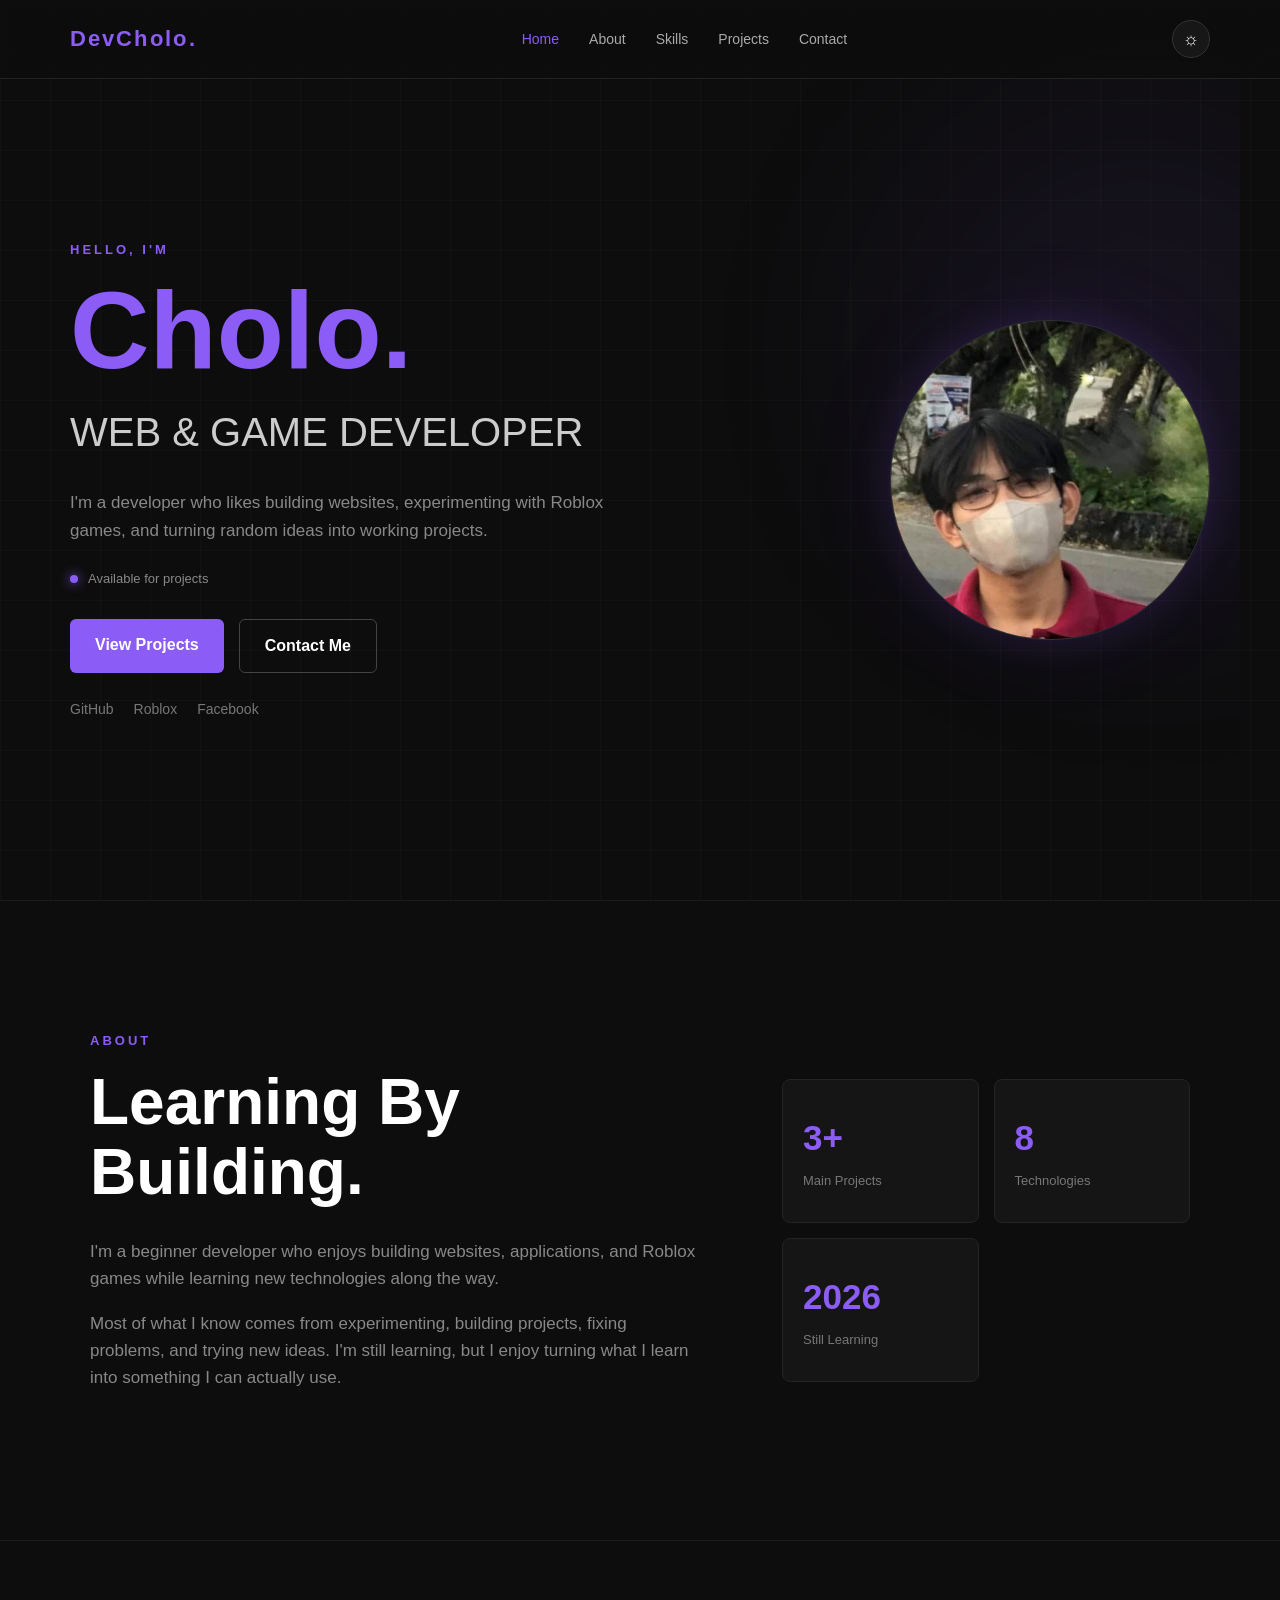
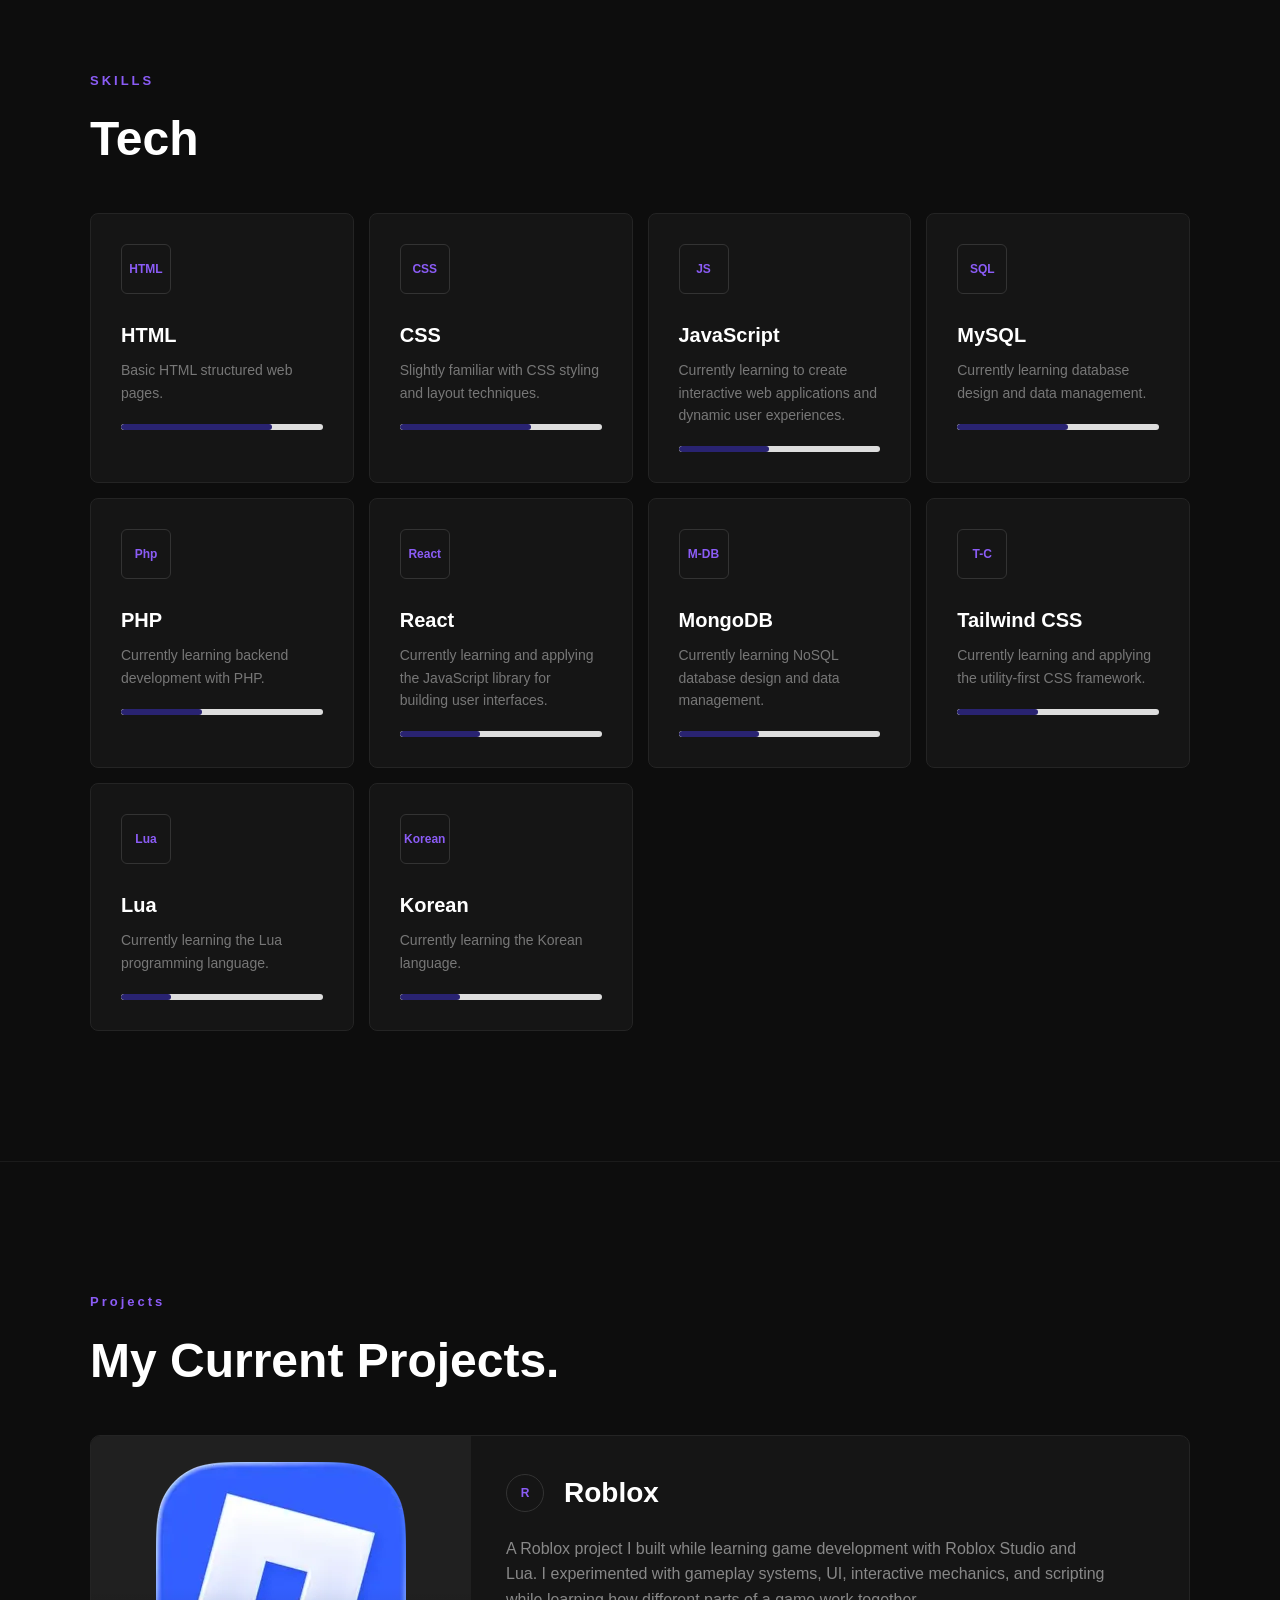
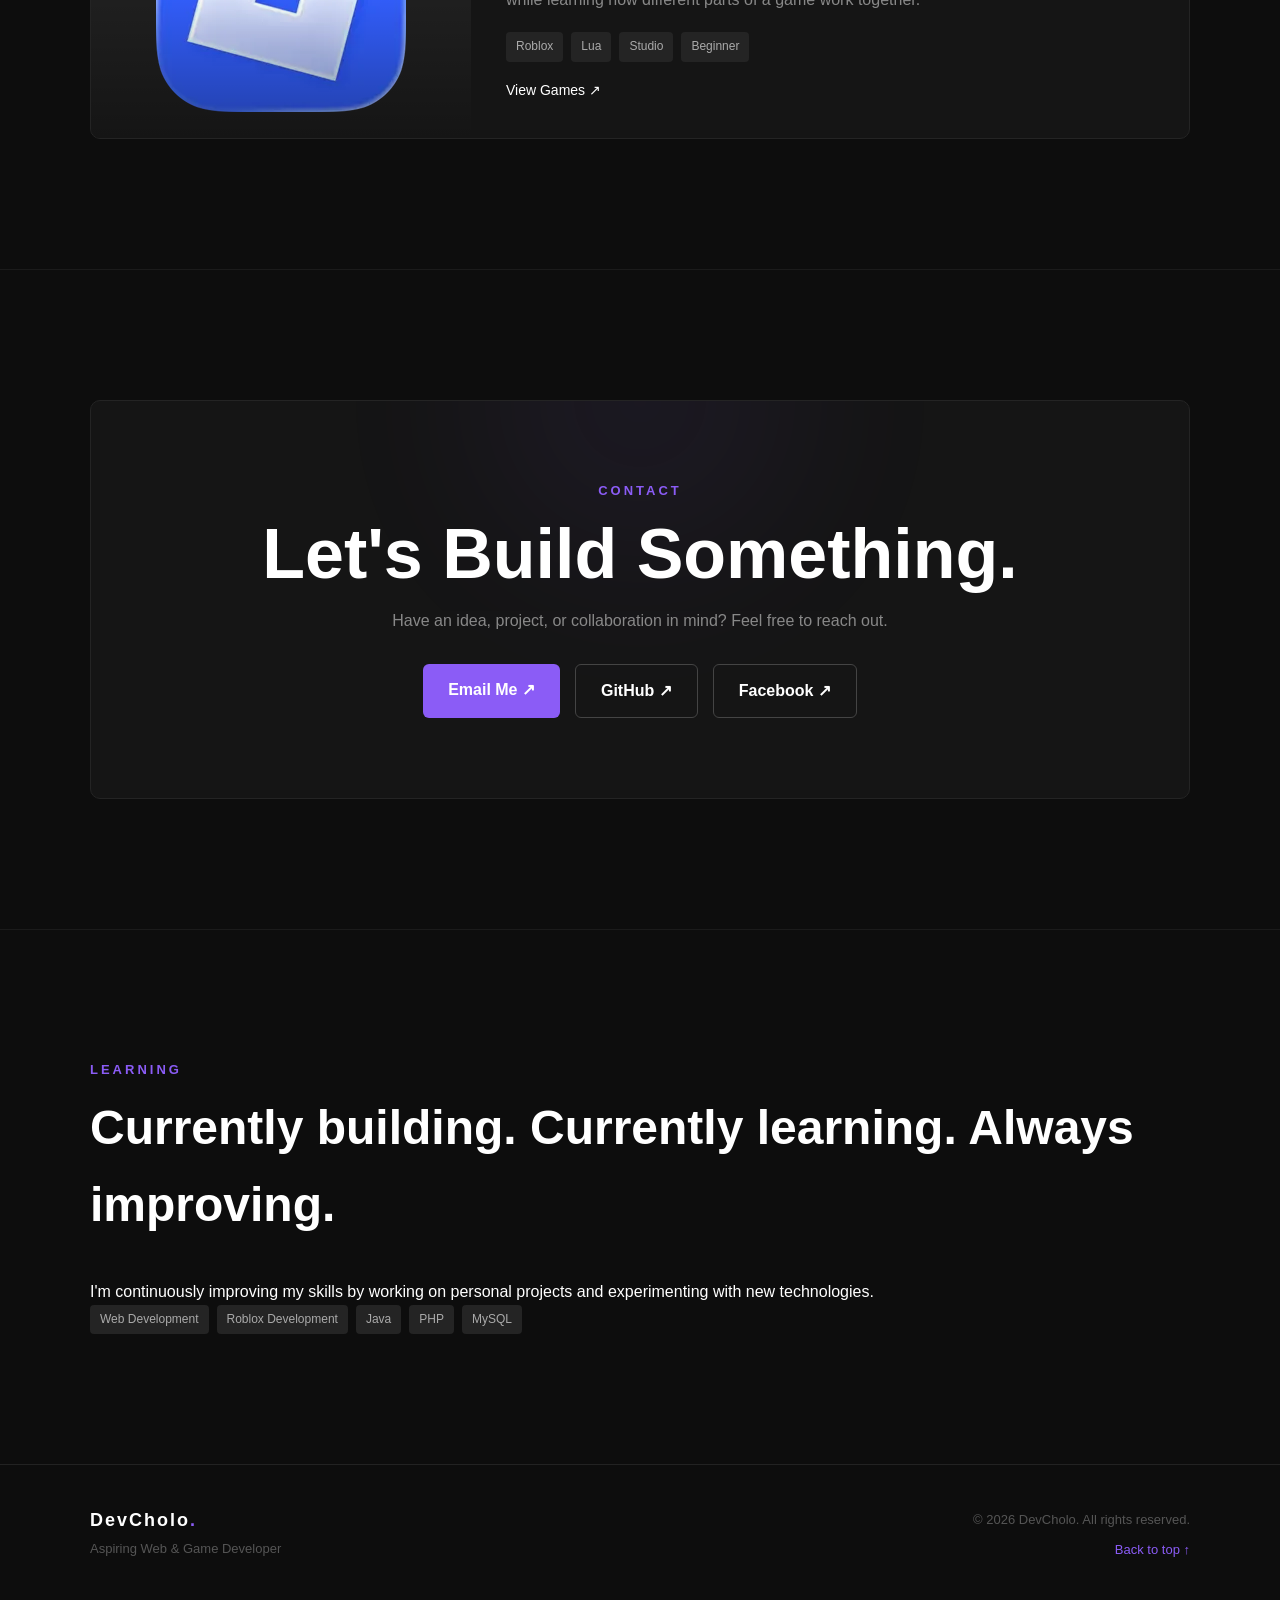
==== commit c9a744fa: "Add files via upload" ====
--- a/index.html
+++ b/index.html
@@ -181,12 +181,13 @@
                         <div class="skill-bar">
                             <div class="skill-progress" data-progress="25"></div>
                         </div>
-                        <div class="skill-card">
-                        <div class="skill-icon">Kor</div>
-                        <h3>Korea</h3>
+                    </div>
+                    <div class="skill-card">
+                        <div class="skill-icon">Korean</div>
+                        <h3>Korean</h3>
                         <p>Currently learning the Korean language.</p>
                         <div class="skill-bar">
-                            <div class="skill-progress" data-progress="25"></div>
+                            <div class="skill-progress" data-progress="30"></div>
                         </div>
                     </div>
                 </div>
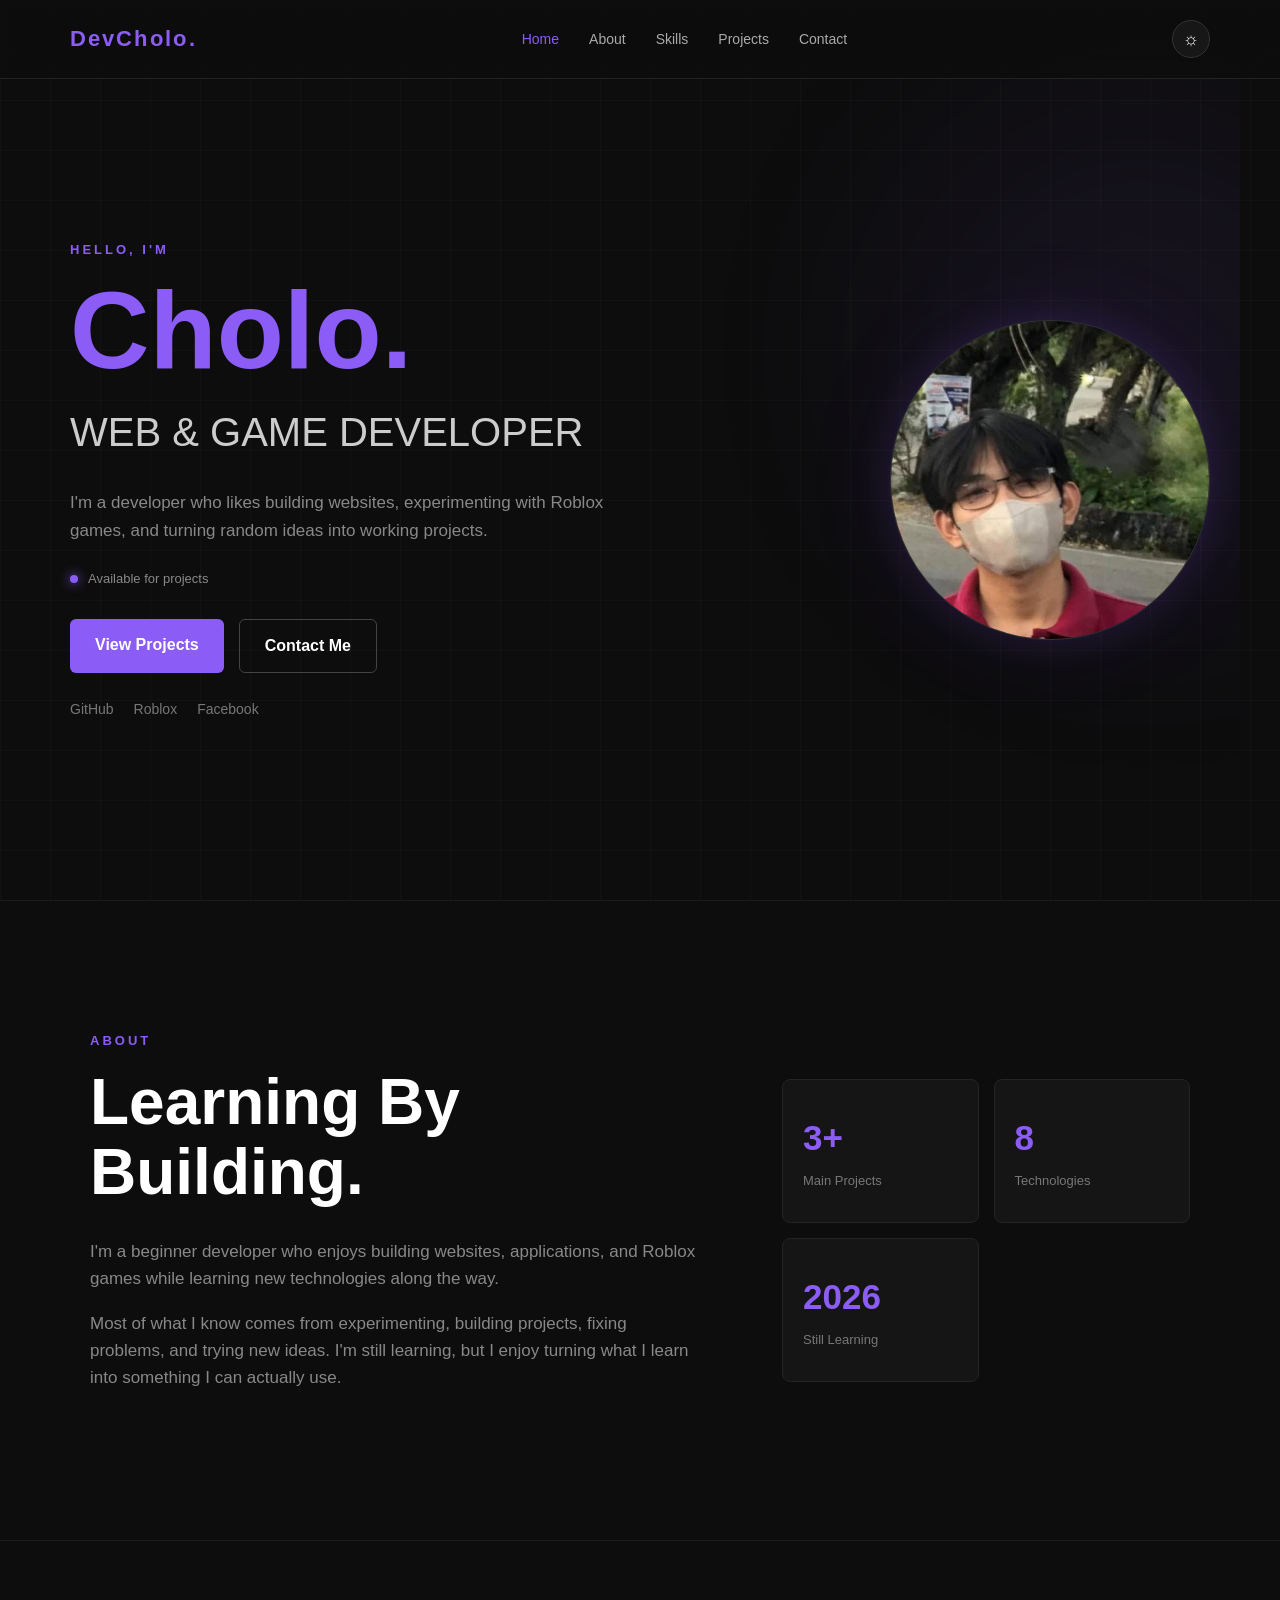
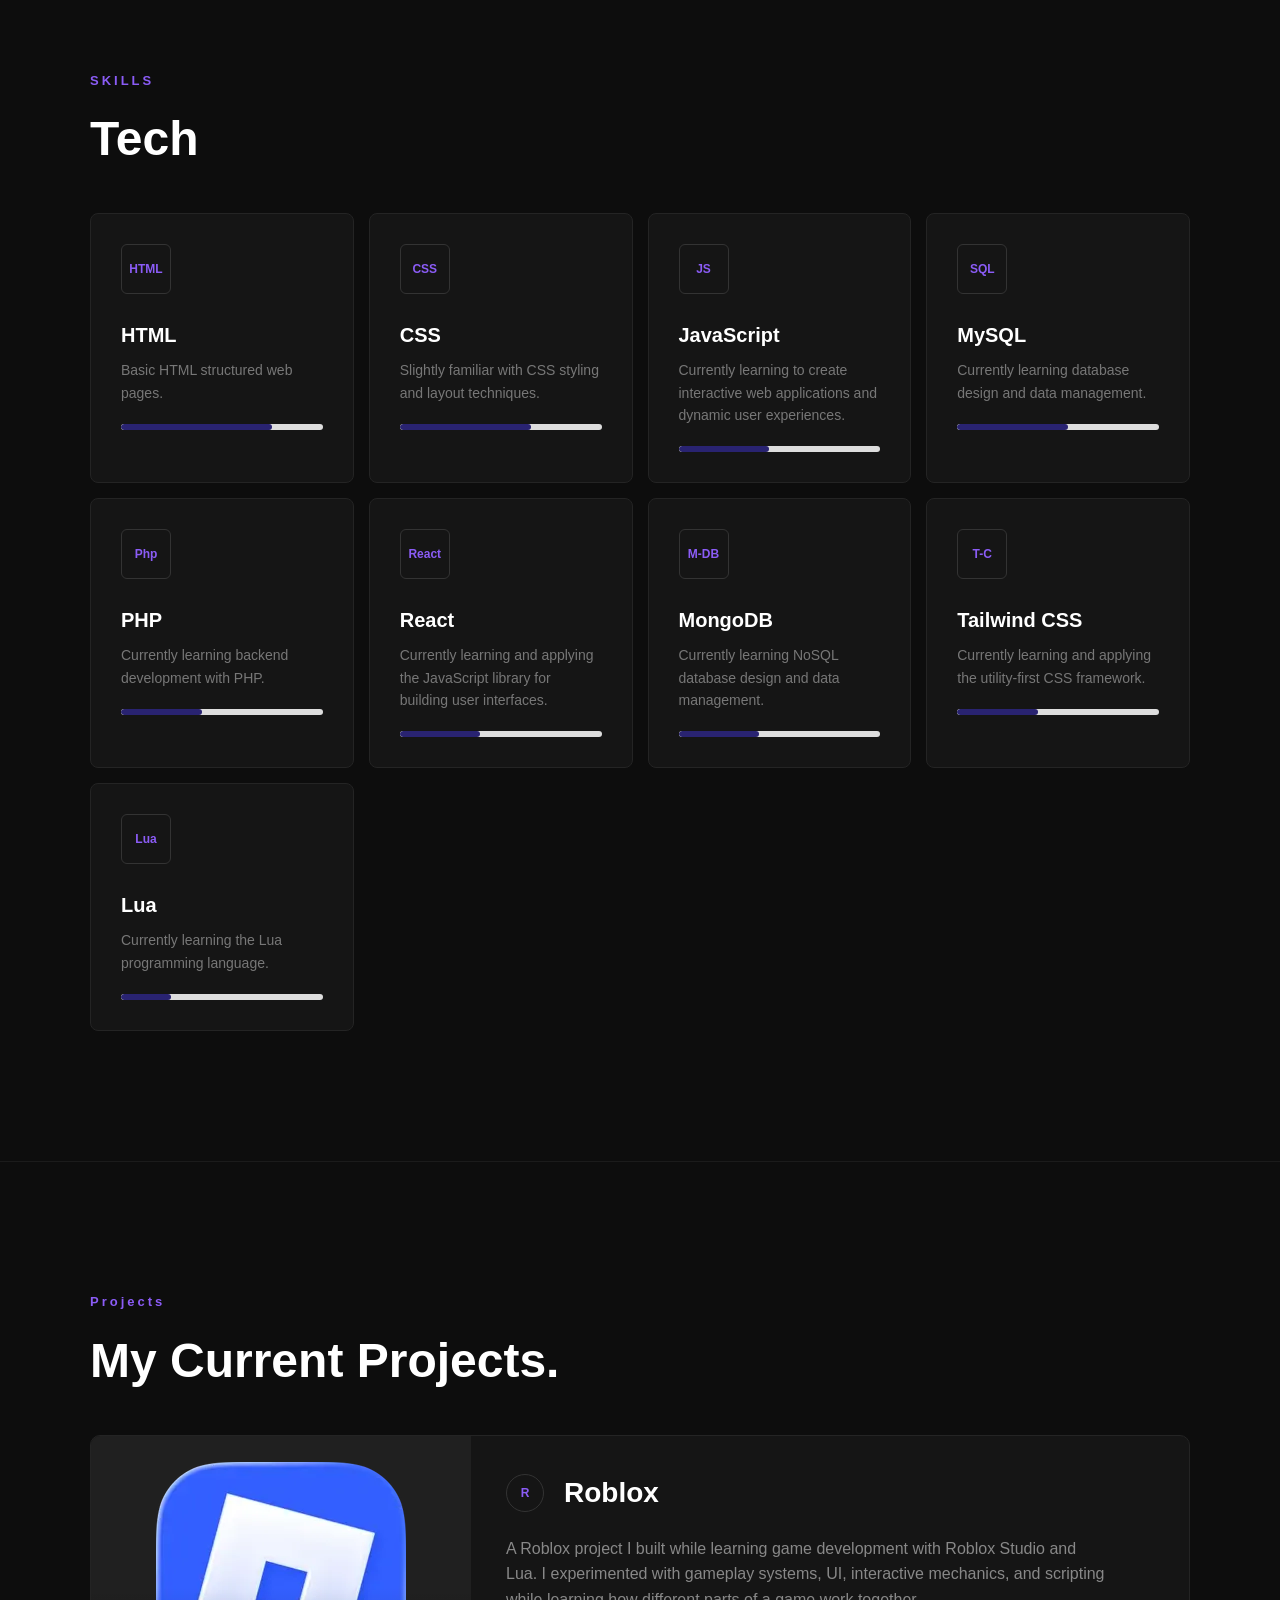
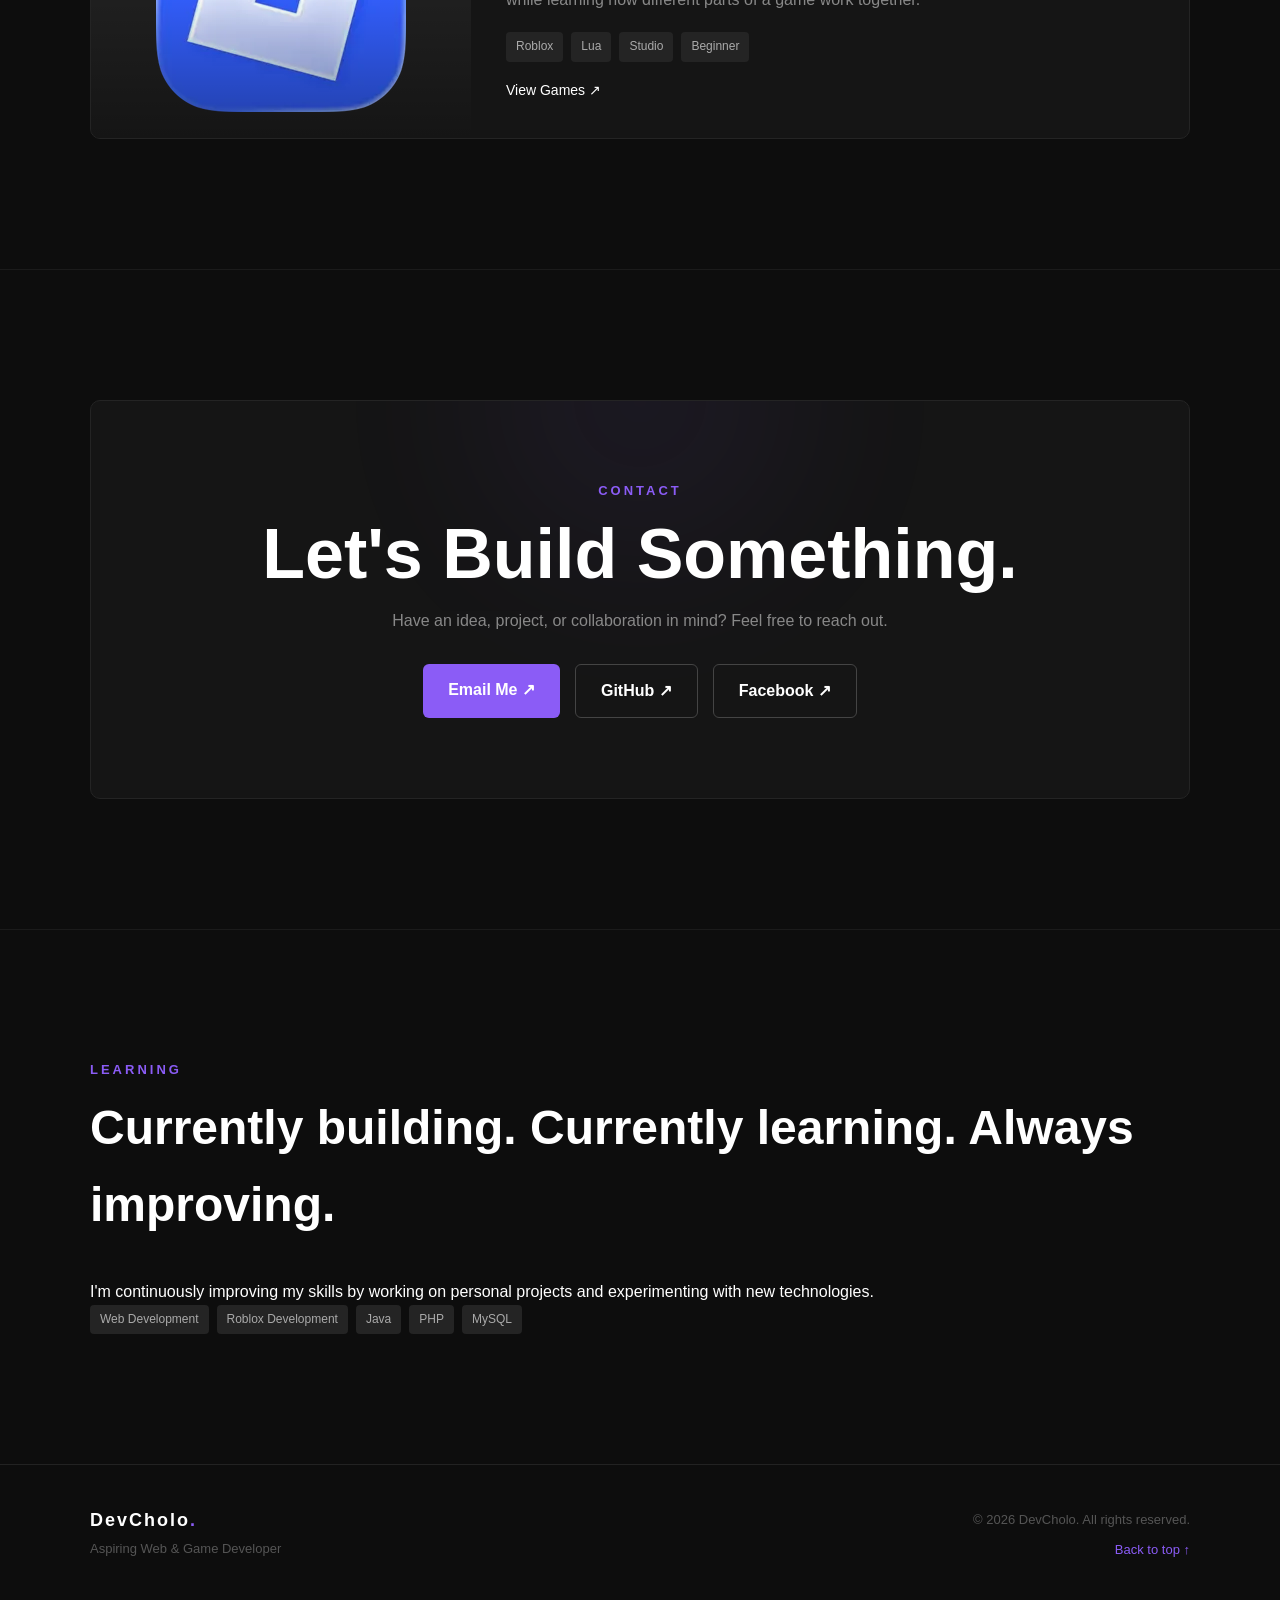
==== commit 12492e9a: "Add files via upload" ====
--- a/index.html
+++ b/index.html
@@ -182,14 +182,6 @@
                             <div class="skill-progress" data-progress="25"></div>
                         </div>
                     </div>
-                    <div class="skill-card">
-                        <div class="skill-icon">Korean</div>
-                        <h3>Korean</h3>
-                        <p>Currently learning the Korean language.</p>
-                        <div class="skill-bar">
-                            <div class="skill-progress" data-progress="30"></div>
-                        </div>
-                    </div>
                 </div>
             </div>
         </section>
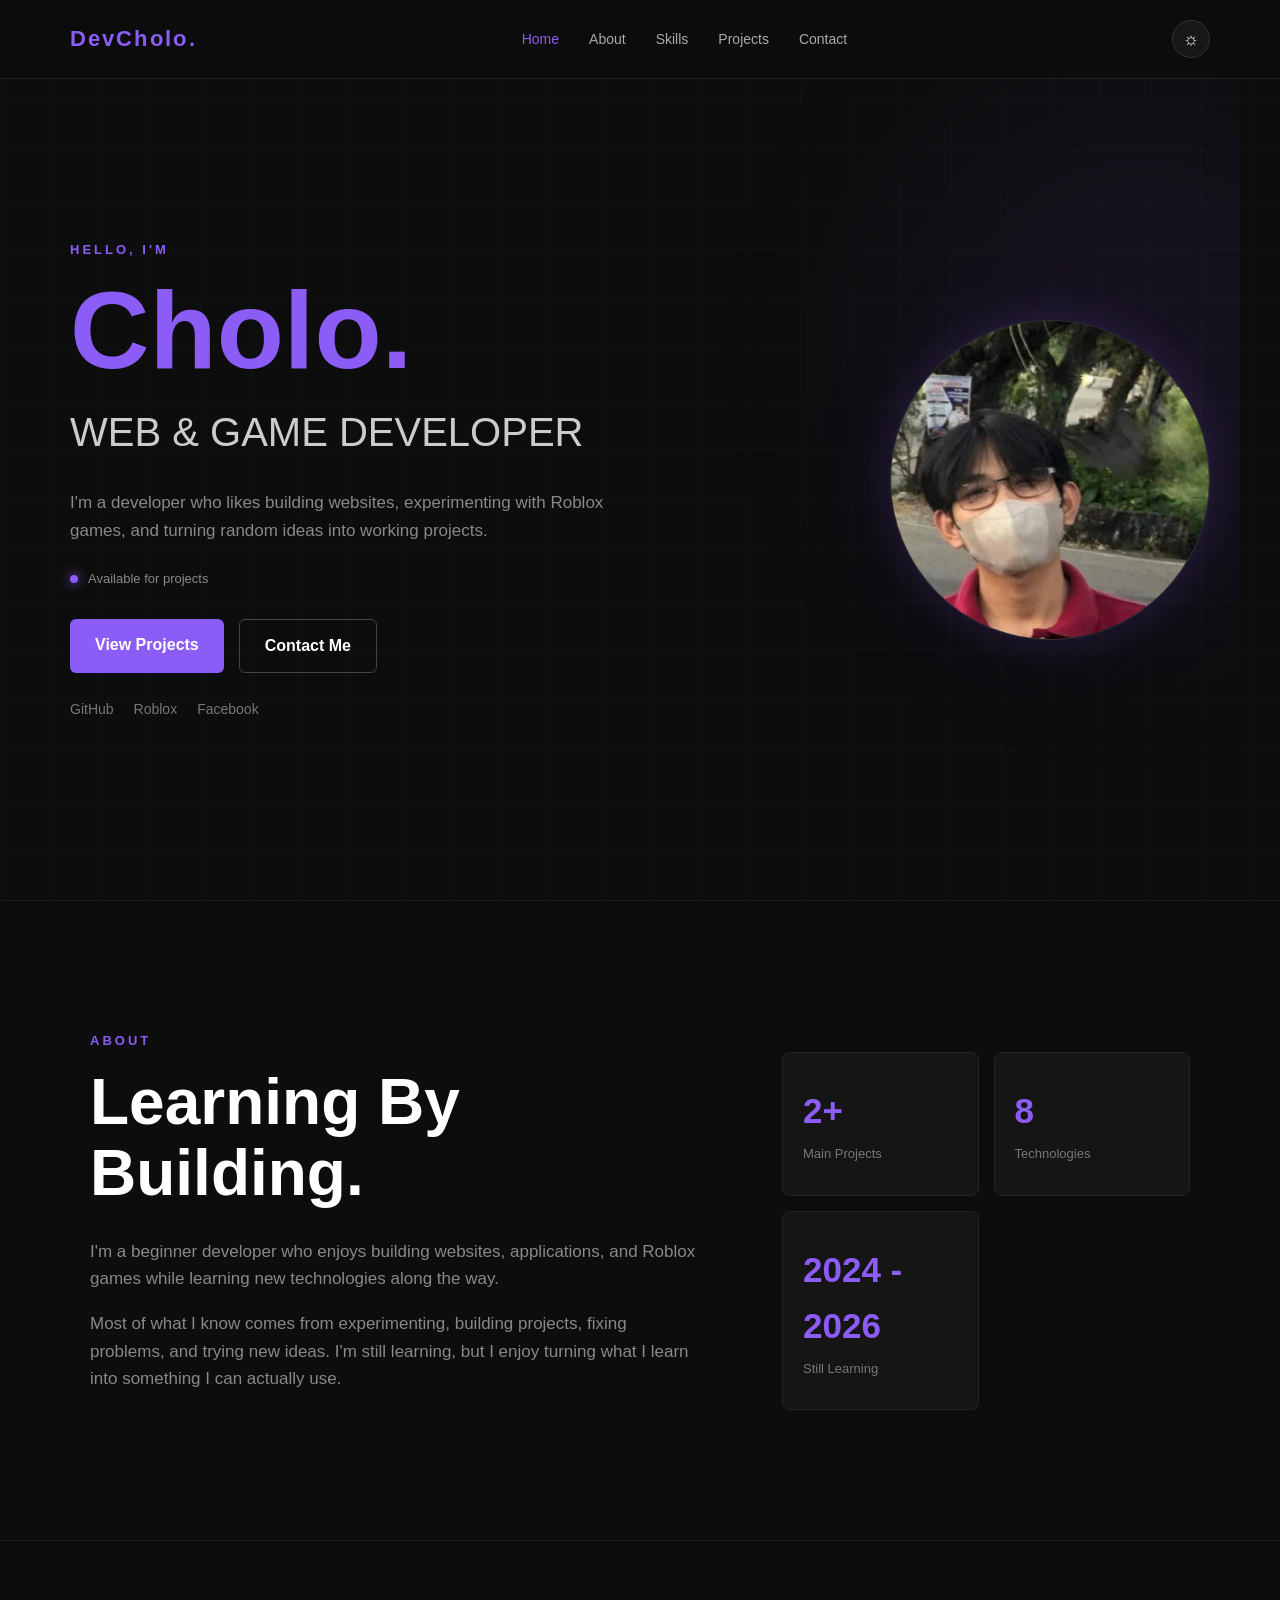
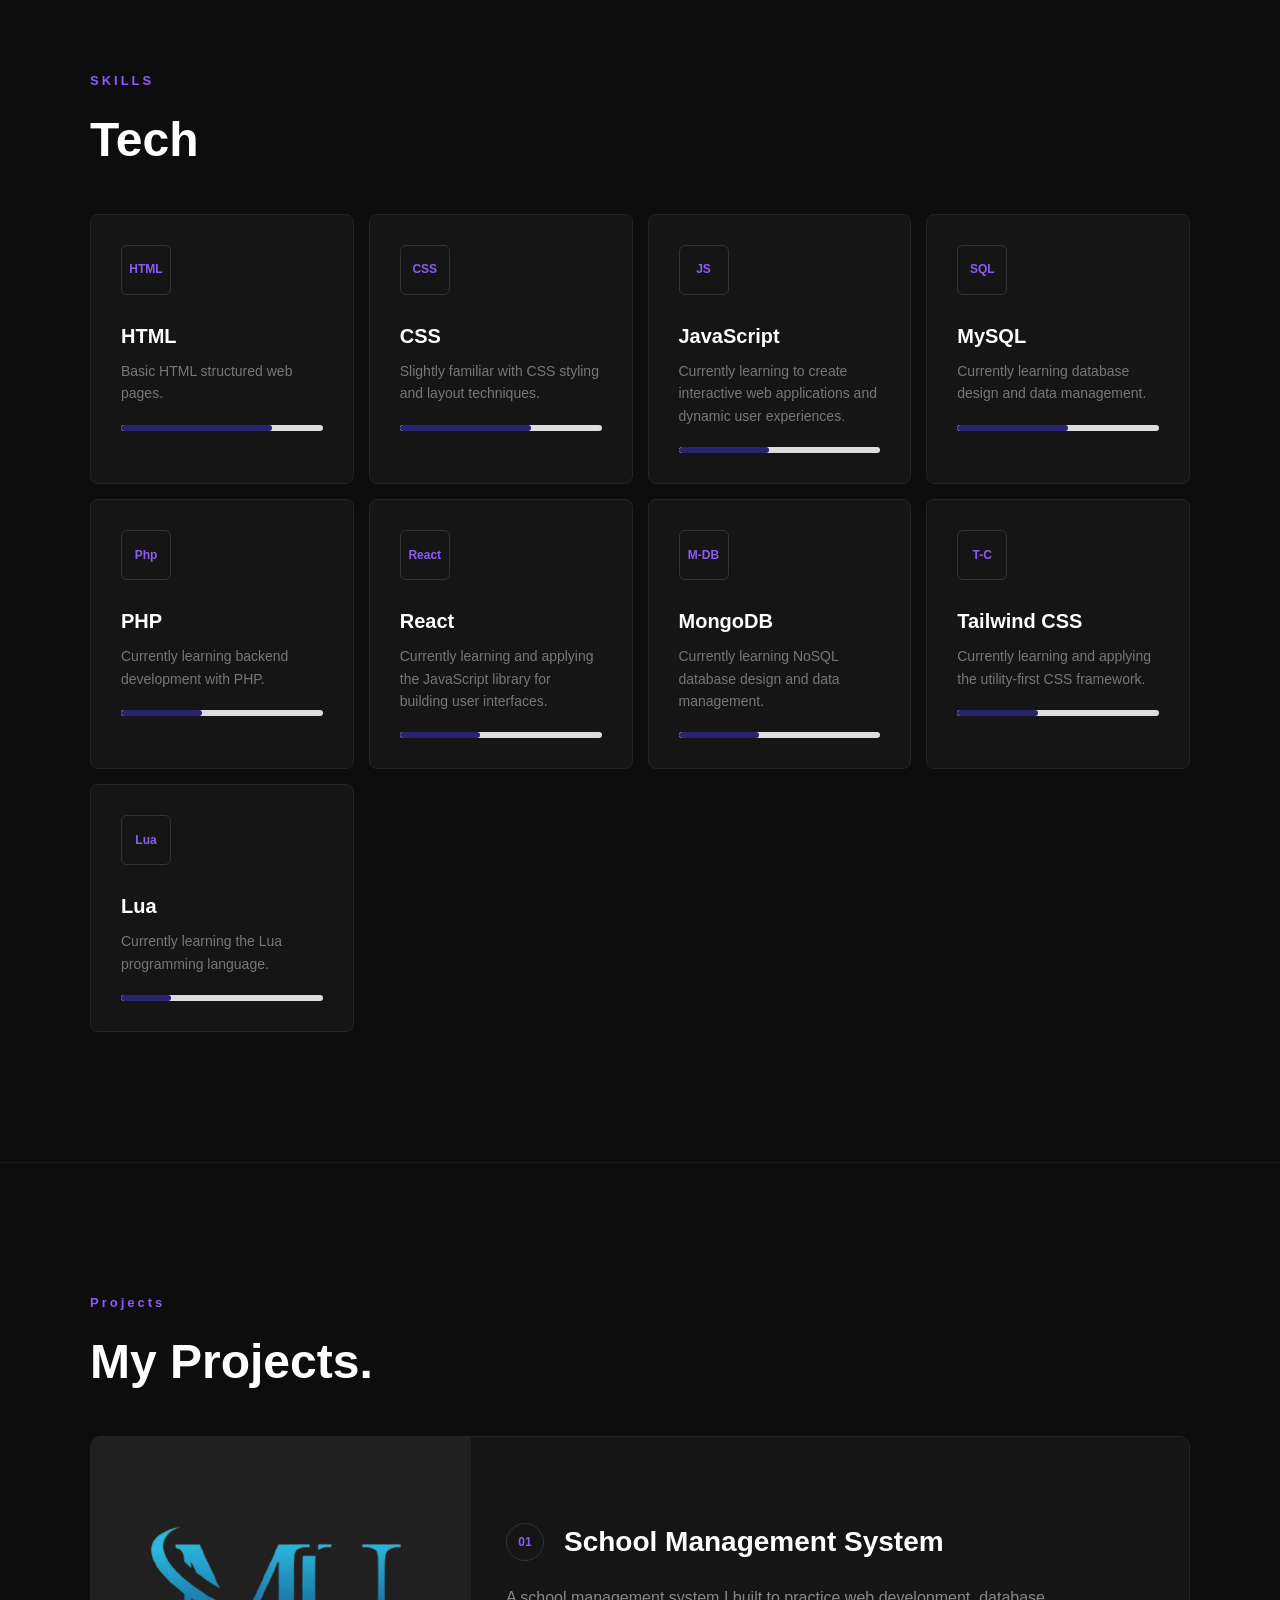
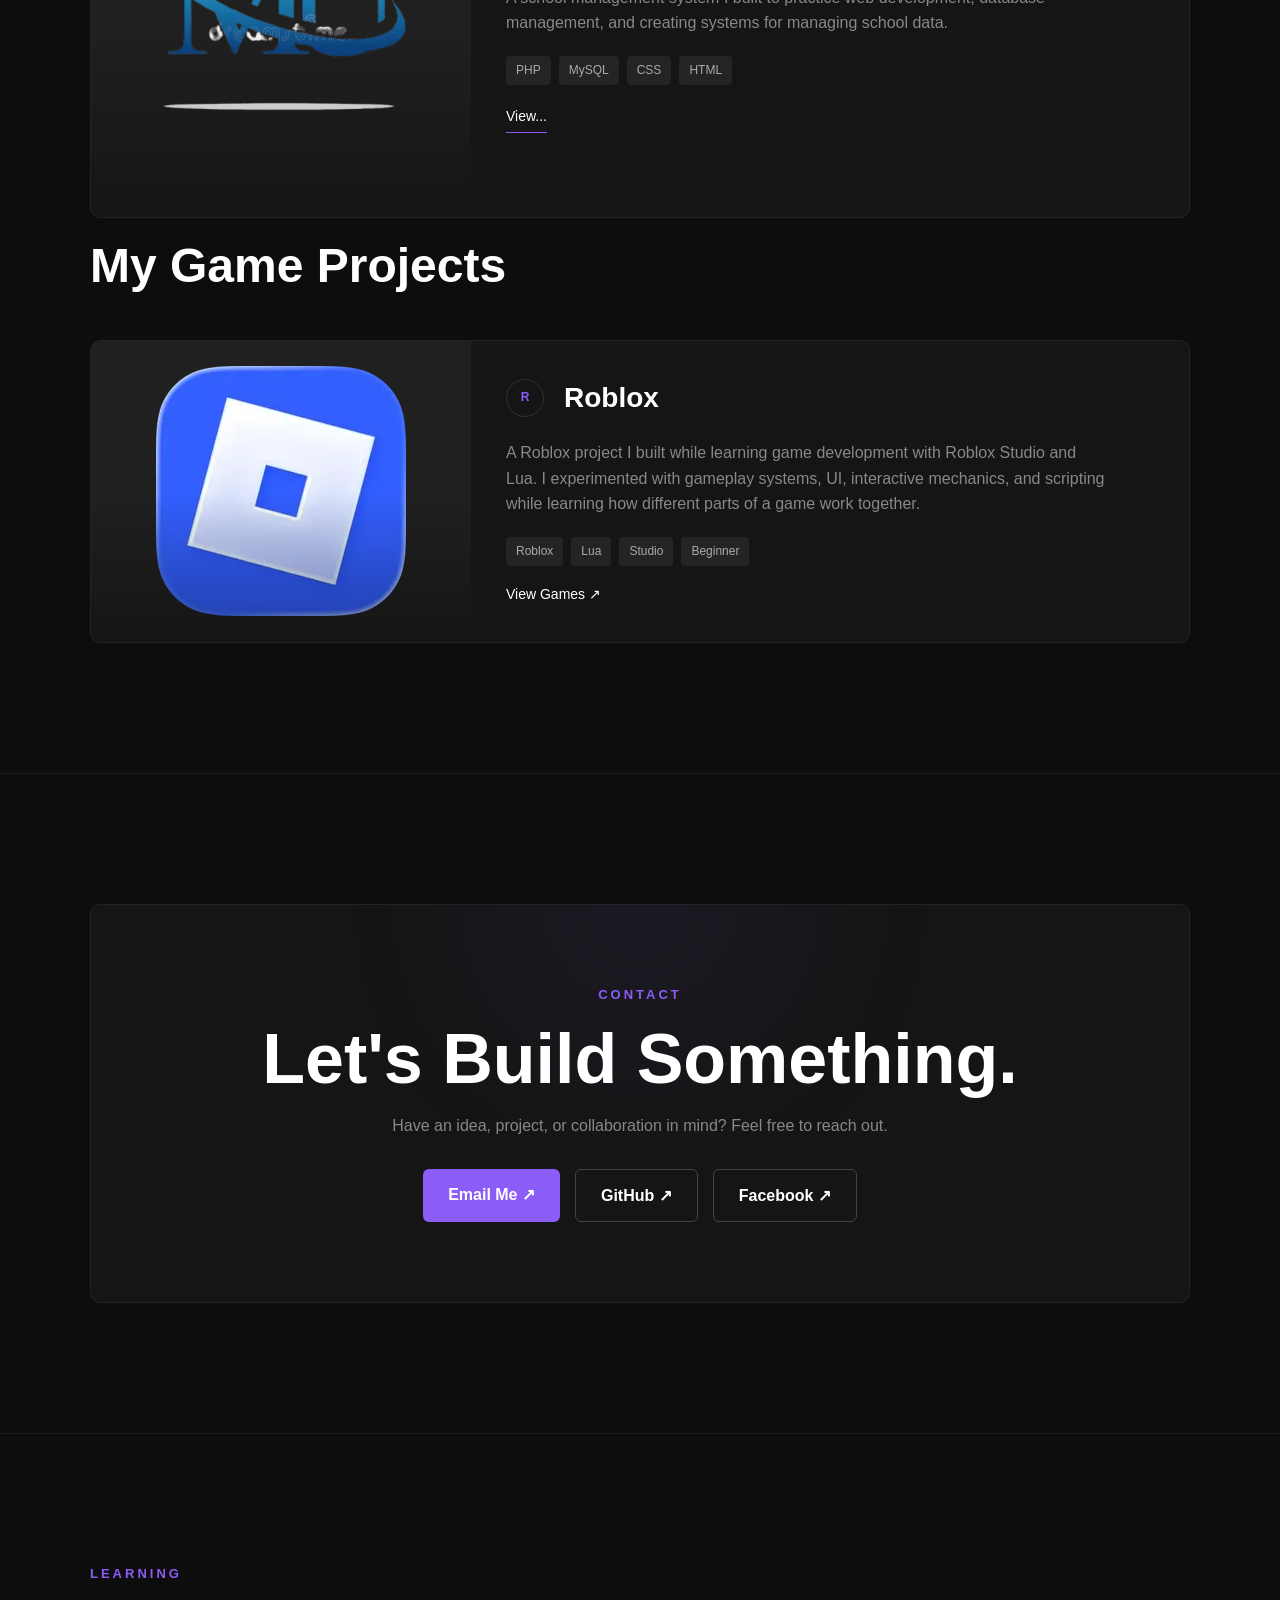
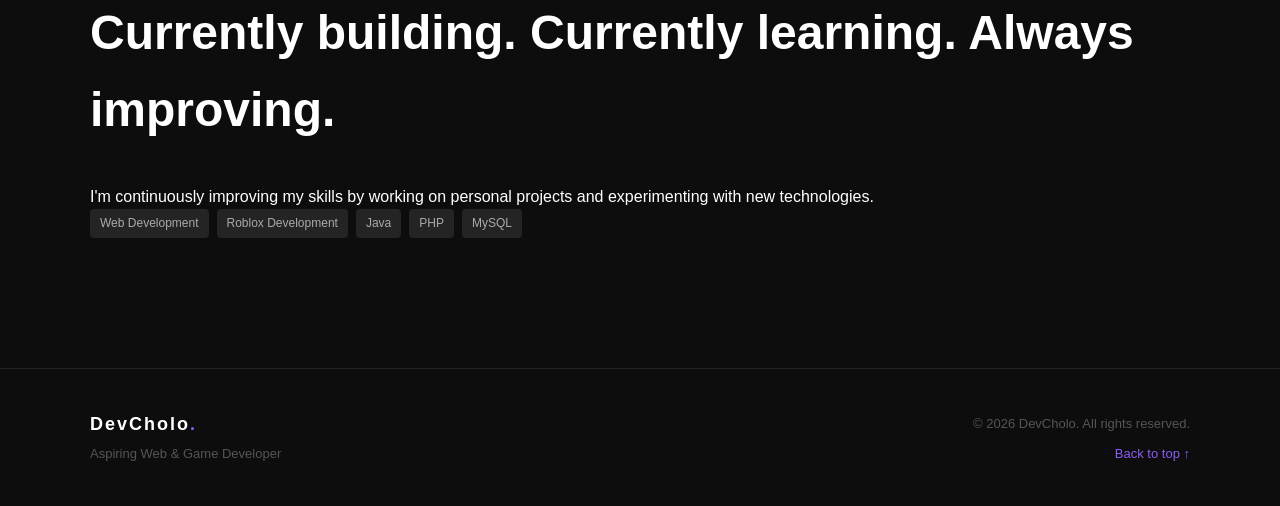
==== commit 7c78103c: "Add files via upload" ====
--- a/index.html
+++ b/index.html
@@ -89,7 +89,7 @@
                     </div>
                     <div class="about-stats">
                         <div class="stat">
-                            <h3>3+</h3>
+                            <h3>2+</h3>
                             <p>Main Projects</p>
                         </div>
                         <div class="stat">
@@ -97,7 +97,7 @@
                             <p>Technologies</p>
                         </div>
                         <div class="stat">
-                            <h3>2026</h3>
+                            <h3>2024 - 2026</h3>
                             <p>Still Learning</p>
                         </div>
                     </div>
@@ -189,11 +189,11 @@
         <section id="projects" class="reveal">
             <div class="section-container">
                 <p class="section-label">Projects</p>
-                <h2 class="section-title">My Current Projects.</h2>
+                <h2 class="section-title">My Projects.</h2>
                 <div class="projects">
-                    <!--<article class="project-card">
+                    <article class="project-card">
                             <div class="project-image">
-                                <img src="images/schoolmanagement.png" alt="School Management System" loading="lazy">
+                                <img src="images/MU.png" alt="School Management System" loading="lazy">
                             </div>
                             <div class="project-info">
                                 <div class="project-top">
@@ -205,18 +205,21 @@
                                 </p>
                                 <div class="project-tags">
                                     <span>PHP</span>
-                                    <span>MongoDb</span>
-                                    <span>React</span>
+                                    <span>MySQL</span>
                                     <span>CSS</span>
-                                    <span>JavaScript</span>
+                                    <span>HTML</span>
                                 </div>
                                 <div class="project-links">
-                                    <a href="#" class="project-btn">
-                                        Not Deployed...
+                                    <a href="https://sms-schoolportal.freedev.app/login.php" class="project-btn">
+                                        View...
                                     </a>
                                 </div>
                             </div>
-                        </article>-->
+                        </article>
+  
+                </div>
+                <h2 class="section-title">My Game Projects</h2>
+                <div class="projects">
                     <article class="project-card">
                         <div class="project-image">
                             <img src="images/roblox.png" alt="Roblox Game">
@@ -249,29 +252,9 @@
                             </div>
                         </div>
                     </article>
-                    <!--<article class="project-card">
-                        <div class="project-image">
-                            <img src="images/java.png" alt="Java Project">
-                        </div>
-                        <div class="project-info">
-                            <div class="project-top">
-                                <span class="project-number">J-A</span>
-                                <h3>Java Application</h3>
-                            </div>
-                            <p>A Java application built with object-oriented programming and database integration.</p>
-                            <div class="project-tags">
-                                <span>Java</span>
-                                <span>JDBC</span>
-                                <span>MySQL</span>
-                                <span>Beginner</span>
-                            </div>
-                            <div class="project-links">
-                                <a href="#" class="project-btn">Not Deployed...</a>
-                            </div>
-                        </div>
-                    </article>-->
-                </div>
-            </div>
+                </div>
+            </div>
+            
         </section>
 
         <section id="contact" class="reveal">
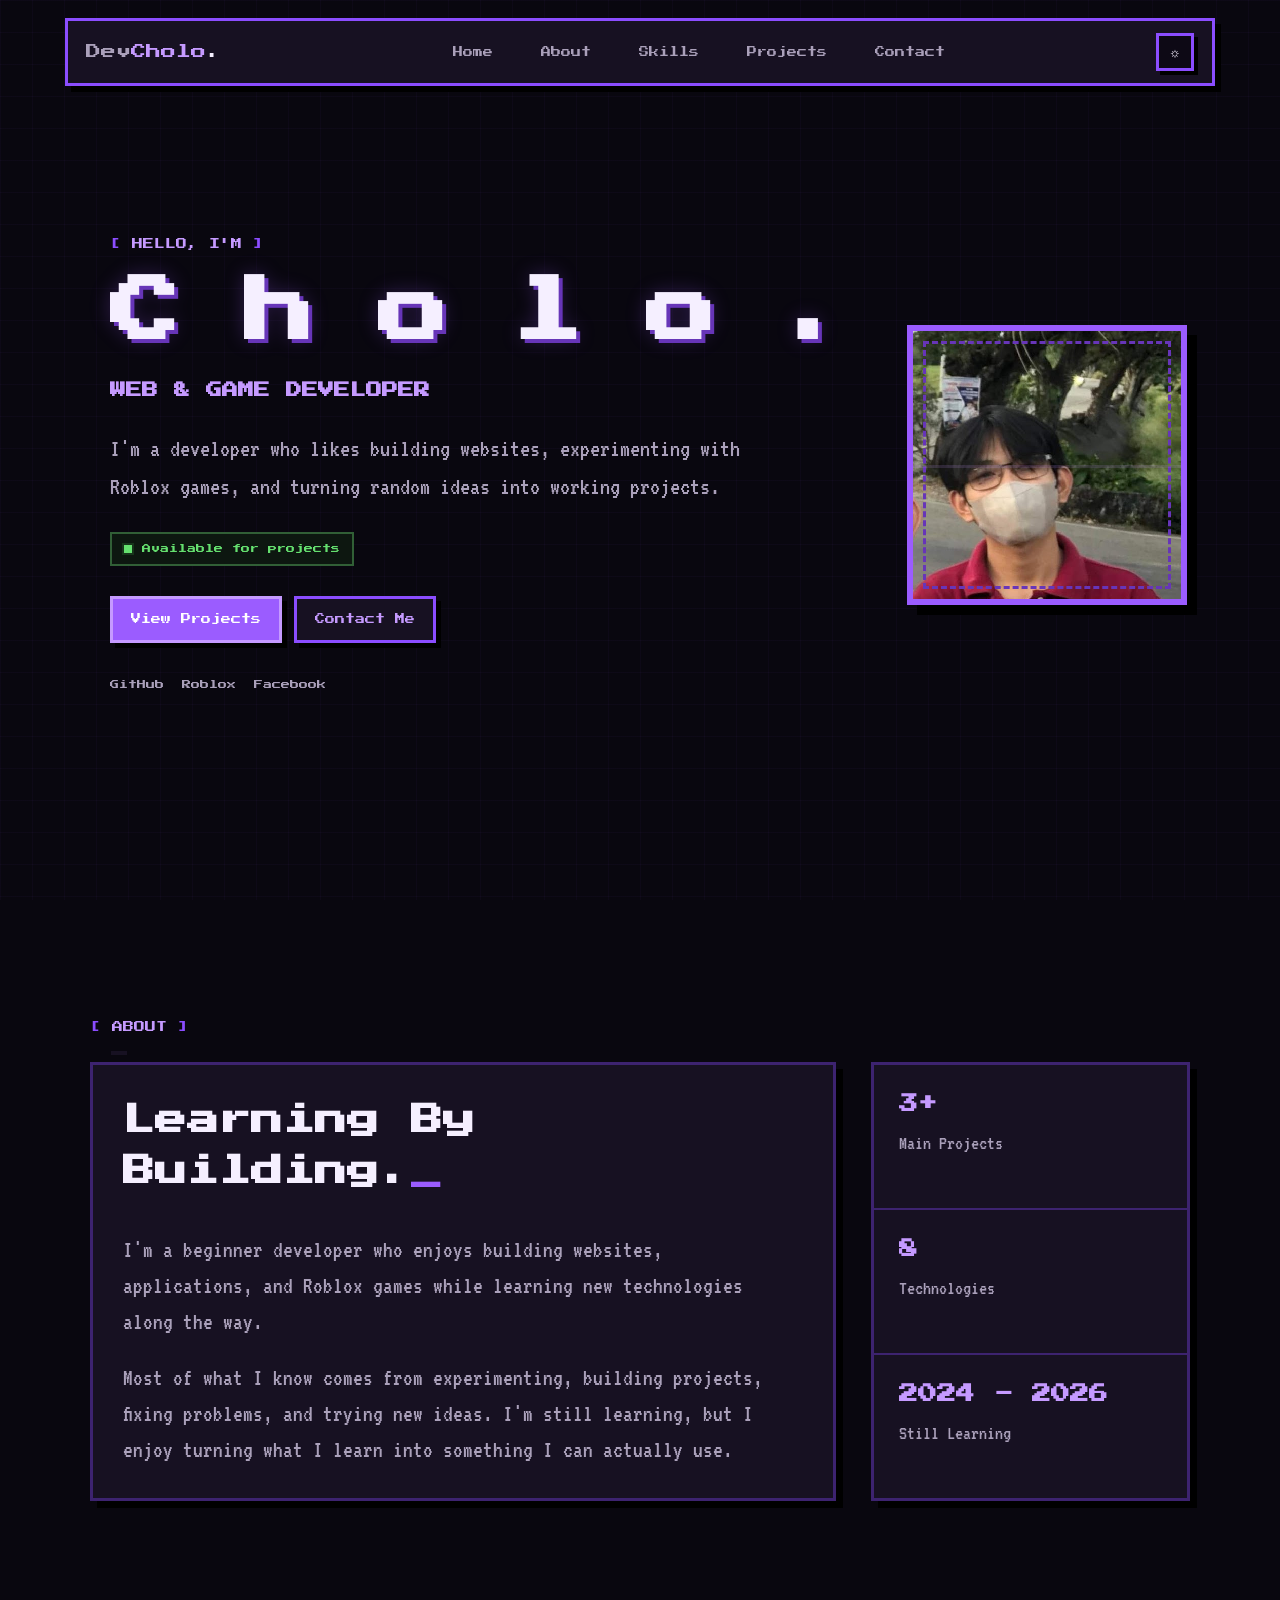
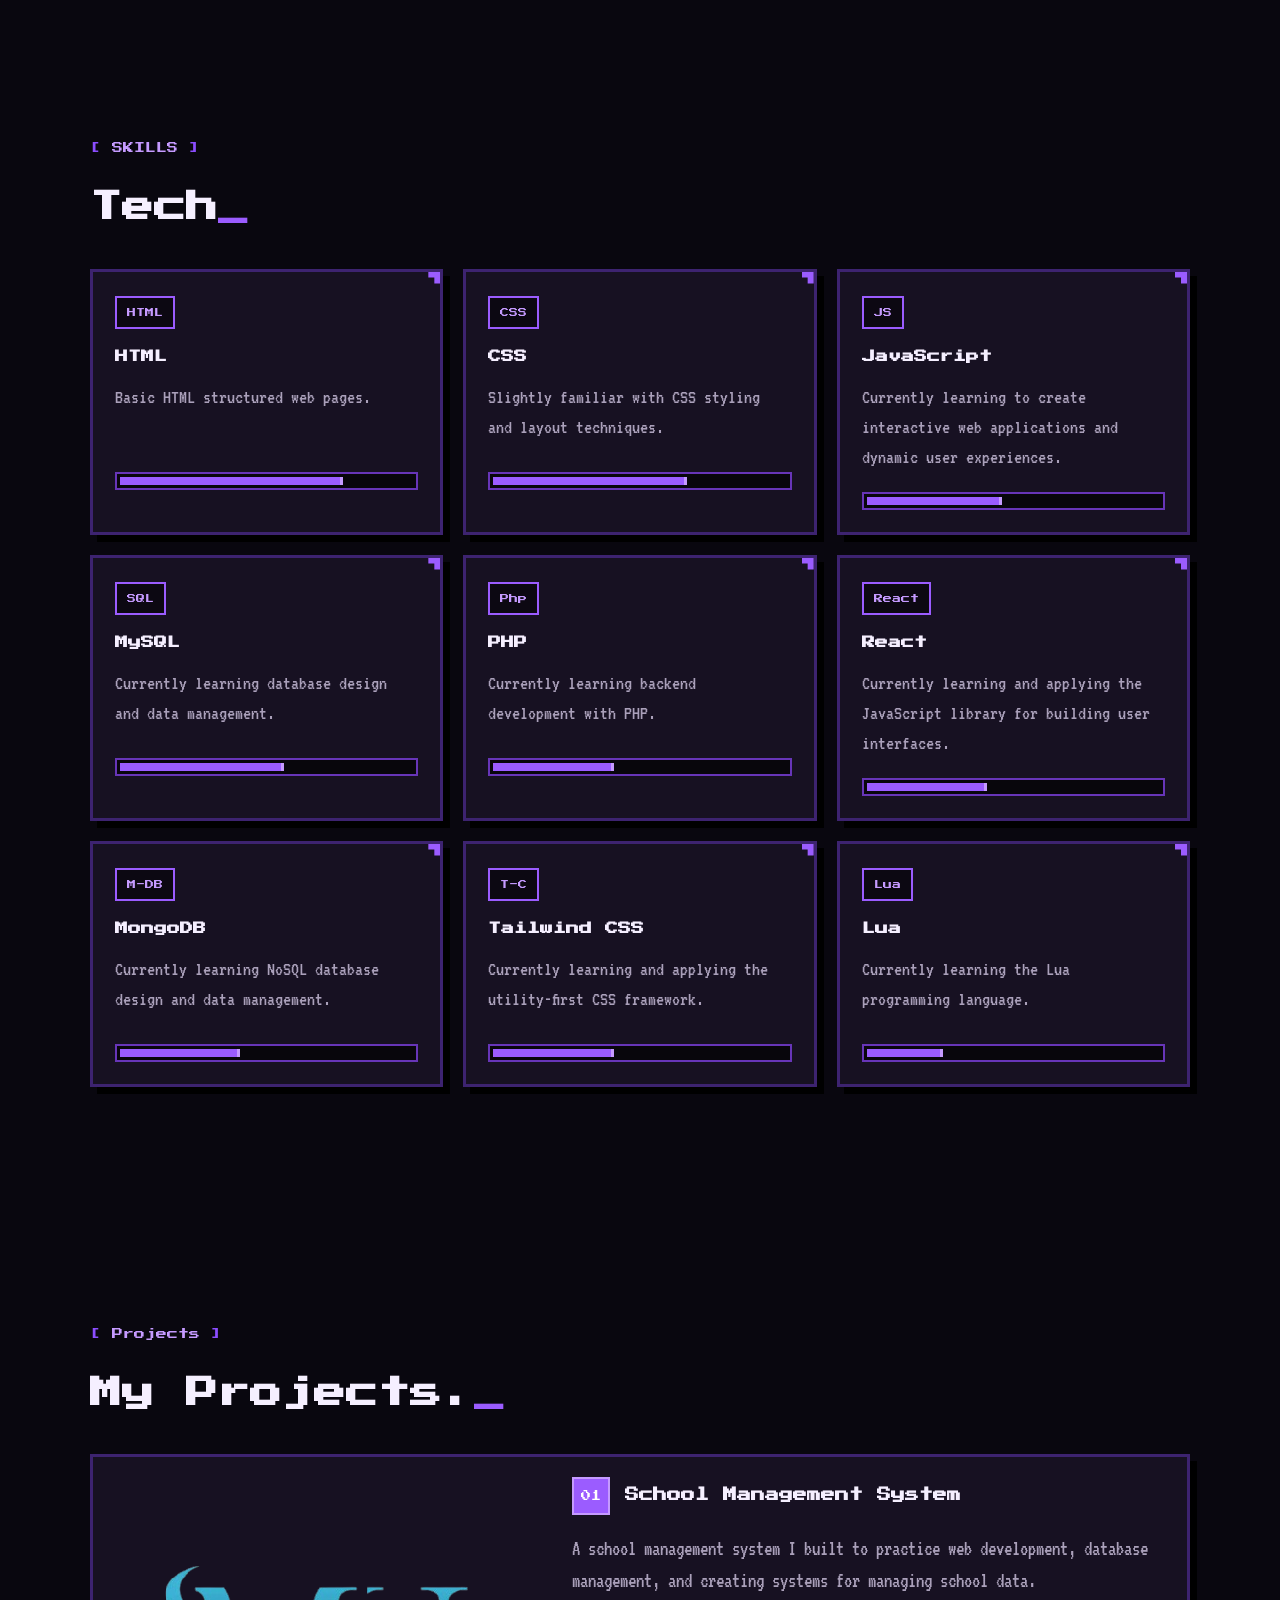
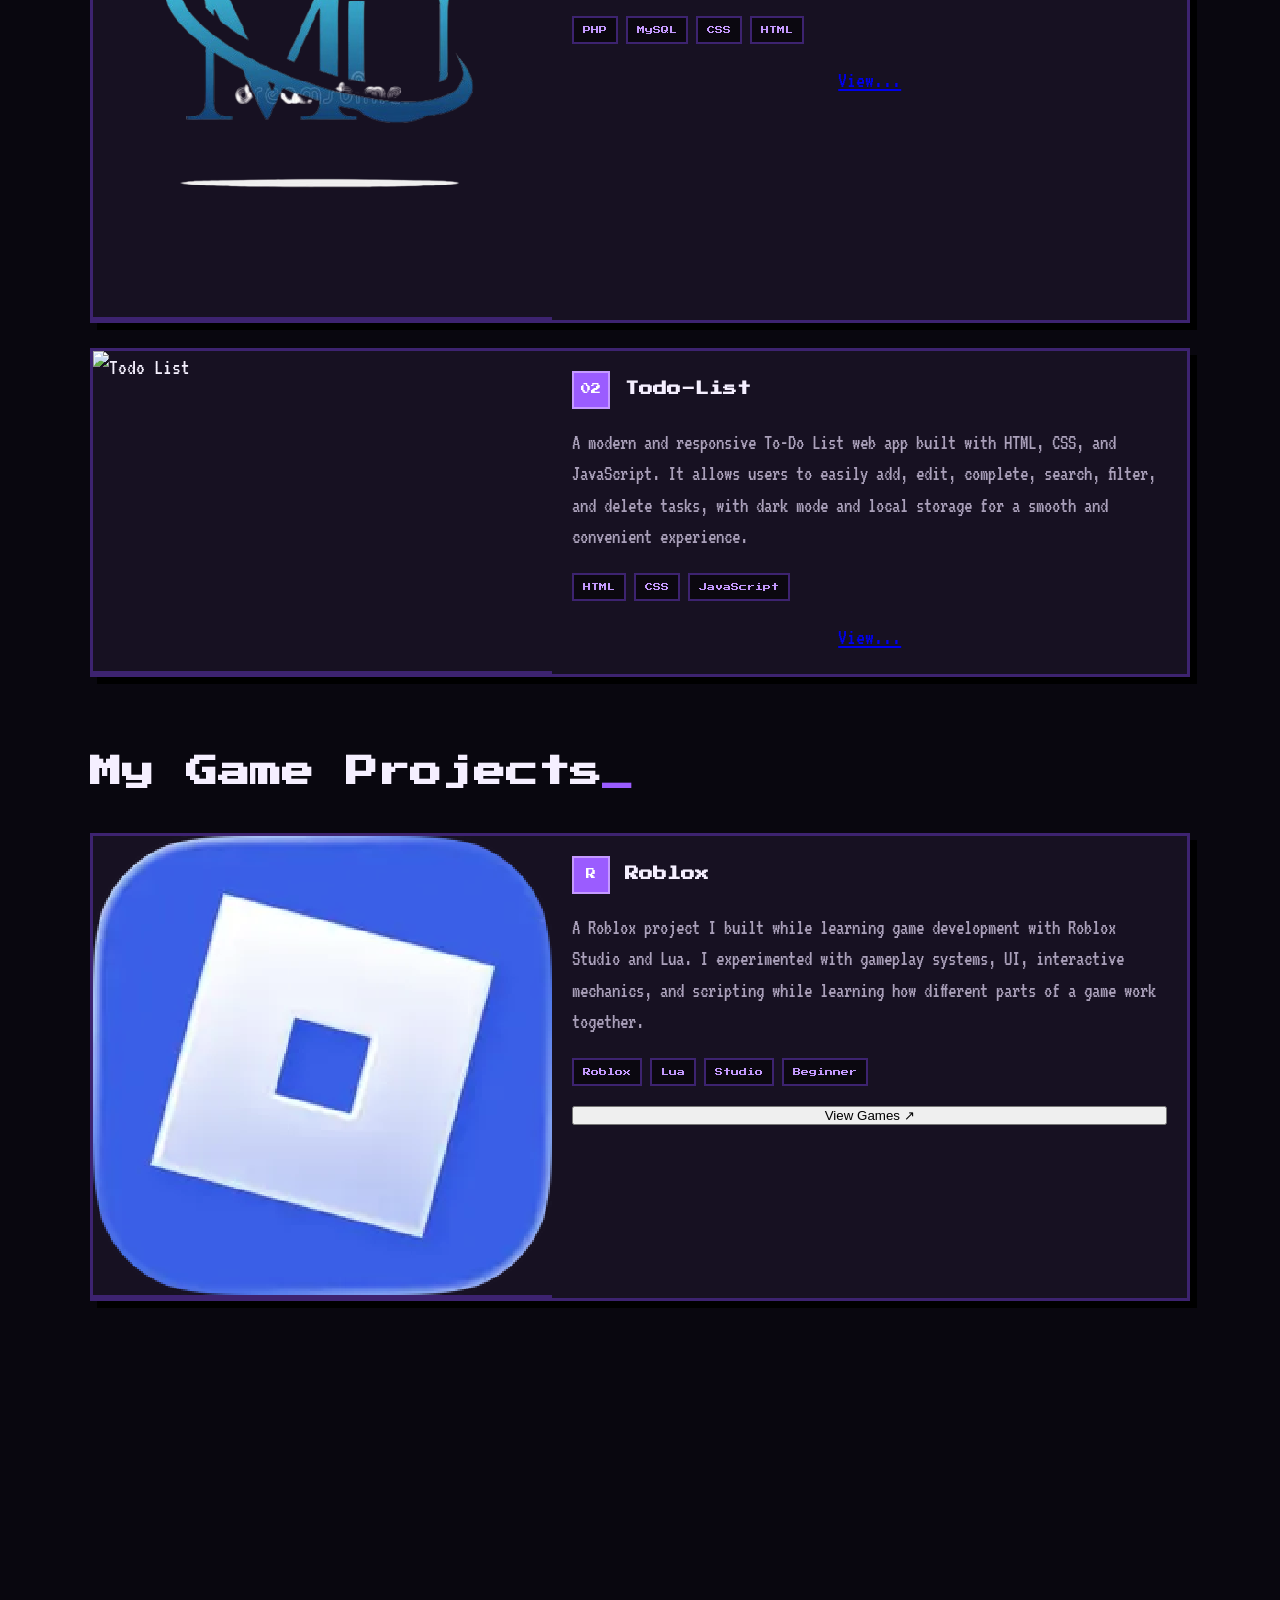
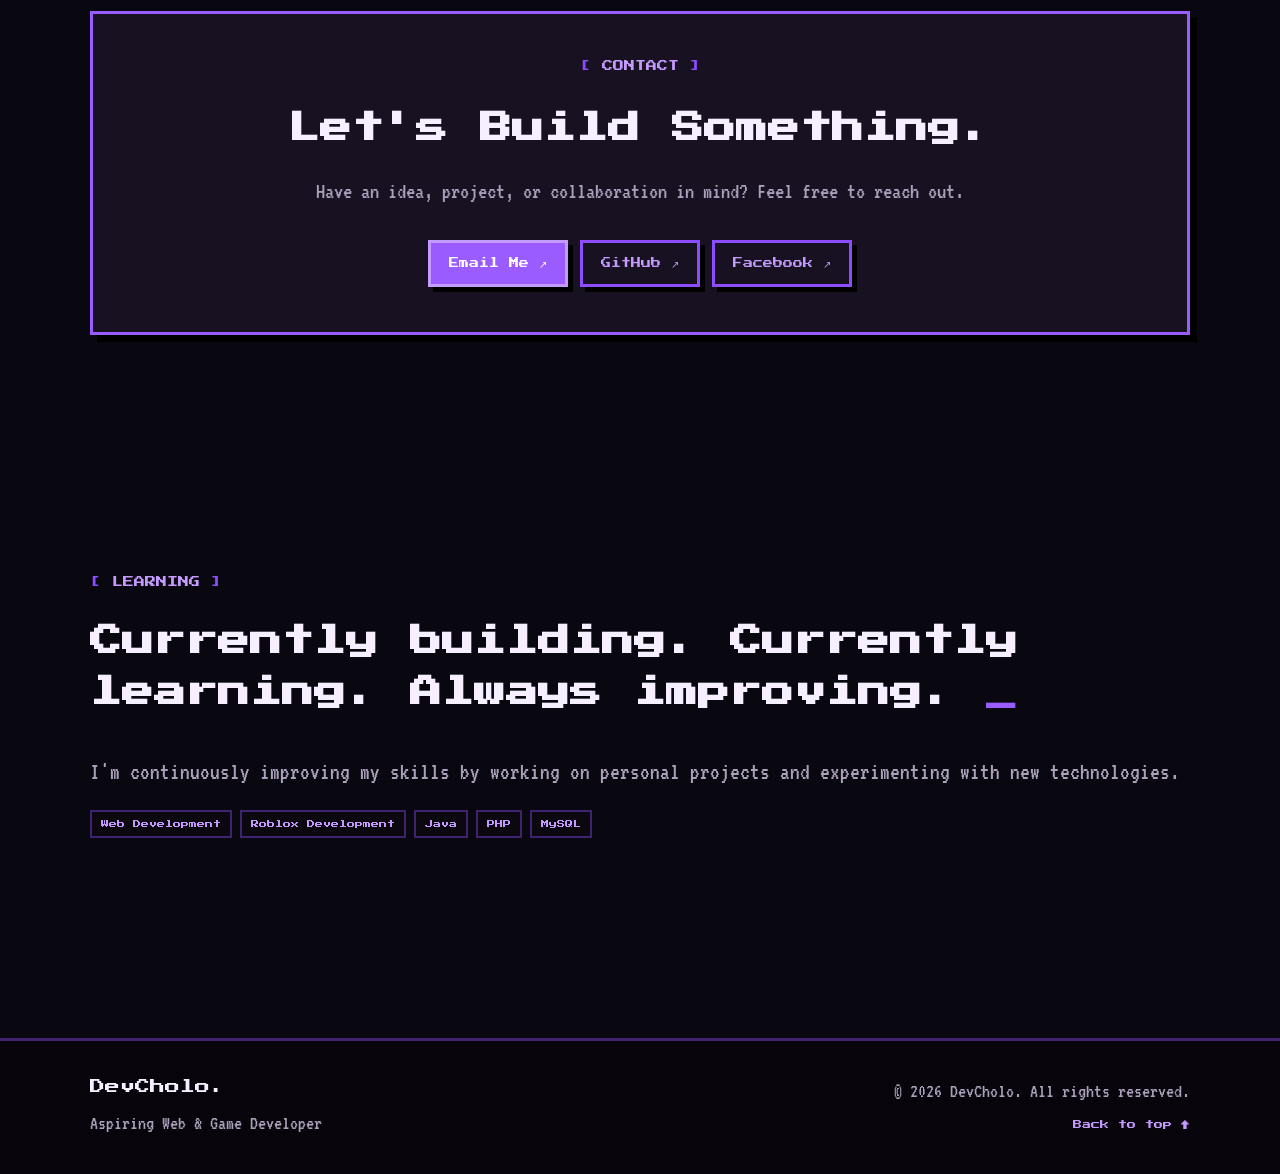
==== commit e97a2682: "Add files via upload" ====
--- a/index.html
+++ b/index.html
@@ -89,7 +89,7 @@
                     </div>
                     <div class="about-stats">
                         <div class="stat">
-                            <h3>2+</h3>
+                            <h3>3+</h3>
                             <p>Main Projects</p>
                         </div>
                         <div class="stat">
@@ -215,7 +215,34 @@
                                     </a>
                                 </div>
                             </div>
+
                         </article>
+
+                    <article class="project-card">
+                            <div class="project-image">
+                                <img src="images/todo.png" alt="Todo List" loading="lazy">
+                            </div>
+                        <div class="project-info">
+                                <div class="project-top">
+                                    <span class="project-number">02</span>
+                                    <h3>Todo-List</h3>
+                                </div>
+                                <p>A modern and responsive To-Do List web app built with HTML, CSS, and JavaScript. It allows users to easily add, edit, complete, search, filter, and delete tasks, with dark mode and local storage for a smooth and convenient experience.
+                                    
+                                </p>
+                                <div class="project-tags">
+                                    <span>HTML</span>
+                                    <span>CSS</span>
+                                    <span>JavaScript</span>
+                                </div>
+                                <div class="project-links">
+                                    <a href="https://yukizyne.github.io/todo-list/" class="project-btn">
+                                        View...
+                                    </a>
+                                </div>
+                            </div>
+                    </article>
+
   
                 </div>
                 <h2 class="section-title">My Game Projects</h2>
--- a/css/style.css
+++ b/css/style.css
@@ -1,1325 +1,1491 @@
+@import url('https://fonts.googleapis.com/css2?family=Press+Start+2P&family=VT323&display=swap');
+
+:root {
+--bg: #09070f;
+--bg-secondary: #110d1c;
+--panel: #171122;
+--panel-light: #211833;
+--purple: #9b5cff;
+--purple-light: #c59aff;
+--purple-dark: #6735b8;
+--text: #f5efff;
+--muted: #aaa0ba;
+--border: #8b4dff;
+--border-dark: #3d2370;
+--black: #000;
+--green: #65e06f;
+--red: #ff5c7a;
+--pixel-font: "Press Start 2P", monospace;
+--text-font: "VT323", monospace;
+}
+
 * {
-    margin: 0;
-    padding: 0;
-    box-sizing: border-box;
-}
+  margin: 0;
+  padding: 0;
+  box-sizing: border-box;
+  }
 
 html {
-    scroll-behavior: smooth;
+scroll-behavior: smooth;
+scroll-padding-top: 100px;
 }
 
 body {
-    font-family: Arial, sans-serif;
-    background: #0d0d0d;
-    color: #fff;
-    line-height: 1.6;
-}
-body {
-    font-family: Arial, sans-serif;
-    background: #0d0d0d;
-    color: #fff;
-    line-height: 1.6;
-    overflow-x: hidden;
+min-height: 100vh;
+background: var(--bg);
+color: var(--text);
+font-family: var(--text-font);
+font-size: 22px;
+line-height: 1.5;
+overflow-x: hidden;
 }
 
 body::before {
-    content: "";
-    position: fixed;
-    inset: 0;
-    background-image:
-        linear-gradient(rgba(255,255,255,0.025) 1px, transparent 1px),
-        linear-gradient(90deg, rgba(255,255,255,0.025) 1px, transparent 1px);
-    background-size: 50px 50px;
-    pointer-events: none;
-    z-index: -1;
-}
-
-/* =========================
-   NAVBAR
-========================= */
+content: "";
+position: fixed;
+inset: 0;
+pointer-events: none;
+z-index: -1;
+background-image:
+linear-gradient(
+rgba(155, 92, 255, 0.035) 1px,
+transparent 1px
+),
+linear-gradient(
+90deg,
+rgba(155, 92, 255, 0.035) 1px,
+transparent 1px
+);
+background-size: 32px 32px;
+}
+
+::selection {
+background: var(--purple);
+color: #fff;
+}
+
+::-webkit-scrollbar {
+width: 12px;
+}
+
+::-webkit-scrollbar-track {
+background: #050409;
+}
+
+::-webkit-scrollbar-thumb {
+background: var(--purple);
+border: 3px solid #050409;
+}
+
+::-webkit-scrollbar-thumb:hover {
+background: var(--purple-light);
+}
 
 header {
-    position: fixed;
-    top: 0;
-    left: 0;
-    width: 100%;
-    background: rgba(13, 13, 13, 0.85);
-    backdrop-filter: blur(12px);
-    border-bottom: 1px solid #222;
-    z-index: 1000;
+position: relative;
+z-index: 1000;
 }
 
 .navbar {
-    max-width: 1200px;
-    margin: auto;
-    padding: 20px 30px;
-    display: flex;
-    align-items: center;
-    justify-content: space-between;
-}
-.nav-links li {
-    opacity: 0;
-    transform: translateX(60px);
-    animation: navItemEnter 0.6s ease-out forwards;
-}
-
-.nav-links li:nth-child(1) {
-    animation-delay: 0.2s;
-}
-
-.nav-links li:nth-child(2) {
-    animation-delay: 0.3s;
-}
-
-.nav-links li:nth-child(3) {
-    animation-delay: 0.4s;
-}
-
-.nav-links li:nth-child(4) {
-    animation-delay: 0.5s;
-}
-
-.nav-links li:nth-child(5) {
-    animation-delay: 0.6s;
-}
-
-@keyframes navItemEnter {
-    to {
-        opacity: 1;
-        transform: translateX(0);
-    }
+position: fixed;
+top: 18px;
+left: 50%;
+transform: translateX(-50%);
+width: min(1150px, calc(100% - 40px));
+height: 68px;
+display: flex;
+align-items: center;
+justify-content: space-between;
+padding: 0 18px;
+background: var(--panel);
+border: 3px solid var(--border);
+box-shadow:
+6px 6px 0 var(--black),
+6px 6px 0 var(--border-dark);
+image-rendering: pixelated;
 }
 
 .logo {
-    color: #fff;
-    font-size: 22px;
-    font-weight: 800;
-    text-decoration: none;
-    letter-spacing: 2px;
-}
-.logo {
-    display: inline-flex;
-    text-decoration: none;
-    overflow: hidden;
-}
-
-.logo {
-    display: inline-flex;
-    text-decoration: none;
-}
-
-.logo-dev,
+display: flex;
+align-items: center;
+color: var(--text);
+text-decoration: none;
+font-family: var(--pixel-font);
+font-size: 15px;
+white-space: nowrap;
+cursor: pointer;
+}
+
+.logo-dev {
+color: var(--muted);
+}
+
 .logo-cholo {
-    display: inline-flex;
-}
-
-.logo-dev > span,
-.logo-cholo > span {
-    display: inline-block;
-    color: #fff;
-    opacity: 0;
-    animation: logoAssemble 3s ease forwards;
-}
-
-/* Dev - left side */
-.logo-dev > span:nth-child(1) {
-    animation-delay: 0s;
-}
-
-.logo-dev > span:nth-child(2) {
-    animation-delay: 0.08s;
-}
-
-.logo-dev > span:nth-child(3) {
-    animation-delay: 0.16s;
-}
-
-/* Cholo. - right side */
-.logo-cholo > span:nth-child(1) {
-    animation-delay: 0.20s;
-}
-
-.logo-cholo > span:nth-child(2) {
-    animation-delay: 0.28s;
-}
-
-.logo-cholo > span:nth-child(3) {
-    animation-delay: 0.36s;
-}
-
-.logo-cholo > span:nth-child(4) {
-    animation-delay: 0.44s;
-}
-
-.logo-cholo > span:nth-child(5) {
-    animation-delay: 0.52s;
-}
-
-.logo-cholo > .logo-dot {
-    color: #8b5cf6;
-    animation-delay: 0.60s;
-}
-
-@keyframes logoAssemble {
-    from {
-        opacity: 0;
-        transform: translateY(20px) scale(0.8);
-    }
-
-    to {
-        opacity: 1;
-        transform: translateY(0) scale(1);
-    }
-}
-
-@keyframes logoCholo {
-    from {
-        opacity: 0;
-        transform: translateX(80px);
-    }
-
-    to {
-        opacity: 1;
-        transform: translateX(0);
-    }
-}
-
-
-.logo span,
-h1 span {
-    color: #8b5cf6;
+color: var(--purple-light);
+}
+
+.logo-dot {
+color: var(--text);
+}
+
+.logo span span {
+display: inline-block;
+animation: pixelLogo 3s infinite;
+}
+
+.logo span span:nth-child(1) {
+animation-delay: 0s;
+}
+
+.logo span span:nth-child(2) {
+animation-delay: 0.08s;
+}
+
+.logo span span:nth-child(3) {
+animation-delay: 0.16s;
+}
+
+.logo span span:nth-child(4) {
+animation-delay: 0.24s;
+}
+
+.logo span span:nth-child(5) {
+animation-delay: 0.32s;
+}
+
+@keyframes pixelLogo {
+0%,
+80%,
+100% {
+transform: translateY(0);
+}
+
+
+84% {
+    transform: translateY(-4px);
+}
+
+88% {
+    transform: translateY(2px);
+}
+
+
 }
 
 .nav-links {
-    display: flex;
-    gap: 30px;
-    list-style: none;
+display: flex;
+align-items: center;
+gap: 4px;
+list-style: none;
 }
 
 .nav-links a {
-    color: #aaa;
-    font-size: 14px;
-    text-decoration: none;
-    transition: 0.3s;
-}
-
-.nav-links a:hover,
-.nav-links a.active {
-    color: #8b5cf6;
+position: relative;
+display: block;
+padding: 10px 12px;
+color: var(--muted);
+text-decoration: none;
+font-family: var(--pixel-font);
+font-size: 10px;
+transition:
+color 0.1s,
+background 0.1s,
+transform 0.1s;
+}
+
+.nav-links a::before {
+content: "> ";
+color: transparent;
+}
+
+.nav-links a:hover {
+color: #fff;
+background: #241936;
+transform: translateY(-2px);
+}
+
+.nav-links a:hover::before {
+color: var(--purple);
 }
 
 .nav-actions {
-    display: flex;
-    align-items: center;
-    gap: 10px;
-}
-
-#menuToggle,
-#themeToggle {
-    width: 38px;
-    height: 38px;
-    border: 1px solid #333;
-    background: #171717;
-    color: #fff;
-    cursor: pointer;
-    font-size: 18px;
-}
-
-#menuToggle {
-    display: none;
-    border-radius: 6px;
-}
-
-#themeToggle {
-    border-radius: 50%;
-}
-
-/* =========================
-   HERO
-========================= */
+display: flex;
+gap: 7px;
+}
+
+.nav-actions button {
+width: 38px;
+height: 38px;
+border: 3px solid var(--border);
+background: #0d0915;
+color: var(--text);
+font-family: var(--pixel-font);
+font-size: 14px;
+cursor: pointer;
+box-shadow: 4px 4px 0 var(--black);
+transition:
+background 0.1s,
+transform 0.1s,
+box-shadow 0.1s;
+}
+
+.nav-actions button:hover {
+background: var(--purple);
+color: #fff;
+transform: translate(2px, 2px);
+box-shadow: 2px 2px 0 var(--black);
+}
+
+.nav-actions button:active {
+transform: translate(4px, 4px);
+box-shadow: none;
+}
+
+main {
+width: 100%;
+}
+
+section {
+width: 100%;
+padding: 120px 20px;
+}
+
+.section-container {
+width: min(1100px, 100%);
+margin: 0 auto;
+}
 
 .hero {
-    min-height: 100vh;
-    max-width: 1200px;
-    margin: auto;
-    padding: 120px 30px 60px;
-    display: flex;
-    align-items: center;
-    justify-content: space-between;
-    gap: 60px;
-    position: relative;
-    overflow: hidden;
-}
-
-.hero::before {
-    content: "";
-    position: absolute;
-    width: 500px;
-    height: 500px;
-    background: #8b5cf6;
-    opacity: 0.08;
-    filter: blur(120px);
-    border-radius: 50%;
-    right: -150px;
-    top: 100px;
-    pointer-events: none;
+width: min(1100px, 100%);
+min-height: 100vh;
+margin: 0 auto;
+display: grid;
+grid-template-columns: 1.3fr 0.7fr;
+align-items: center;
+gap: 60px;
+padding-top: 150px;
 }
 
 .hero-content {
-    max-width: 650px;
-    animation: heroText 0.8s ease forwards;
+position: relative;
 }
 
 .eyebrow,
 .section-label {
-    color: #8b5cf6;
-    font-size: 13px;
-    font-weight: 700;
-    letter-spacing: 3px;
-}
-
-.hero h1 {
-    font-size: clamp(60px, 10vw, 110px);
-    line-height: 1;
-    margin: 15px 0;
-}
+color: var(--purple-light);
+font-family: var(--pixel-font);
+font-size: 11px;
+margin-bottom: 25px;
+}
+
+.eyebrow::before,
+.section-label::before {
+content: "[ ";
+color: var(--border);
+}
+
+.eyebrow::after,
+.section-label::after {
+content: " ]";
+color: var(--border);
+}
+
 .animated-name {
+display: block;
+width: max-content;
+max-width: 100%;
+margin-bottom: 28px;
+color: var(--text);
+font-family: var(--pixel-font);
+font-size: clamp(36px, 6vw, 70px);
+line-height: 1;
+letter-spacing: -3px;
+white-space: nowrap;
+text-align: left;
+animation: none !important;
+transform: translate(0, 0) !important;
+transition: none !important;
+position: static !important;
+left: auto !important;
+right: auto !important;
+top: auto !important;
+bottom: auto !important;
+text-shadow:
+4px 4px 0 var(--purple-dark),
+0 0 20px rgba(155, 92, 255, 0.25);
+}
+
+.animated-name > span {
+display: inline-block;
+animation: none !important;
+transform: translate(0, 0) !important;
+transition: none !important;
+position: static !important;
+left: auto !important;
+right: auto !important;
+top: auto !important;
+bottom: auto !important;
+margin: 0 !important;
+}
+
+.hero h2 {
+margin-bottom: 25px;
+color: var(--purple-light);
+font-family: var(--pixel-font);
+font-size: 16px;
+line-height: 1.8;
+}
+
+.hero-description {
+max-width: 650px;
+margin-bottom: 25px;
+color: var(--muted);
+font-size: 25px;
+}
+
+.availability {
+display: inline-flex;
+align-items: center;
+gap: 10px;
+margin-bottom: 30px;
+padding: 8px 12px;
+border: 2px solid #315f36;
+background: #0d1710;
+color: var(--green);
+font-family: var(--pixel-font);
+font-size: 9px;
+}
+
+.availability span {
+width: 8px;
+height: 8px;
+background: var(--green);
+box-shadow: 0 0 0 2px #17351b;
+animation: blink 1.2s infinite;
+}
+
+@keyframes blink {
+50% {
+opacity: 0.3;
+}
+}
+
+.hero-buttons,
+.contact-buttons {
+display: flex;
+flex-wrap: wrap;
+gap: 12px;
+}
+
+.btn {
+display: inline-block;
+padding: 13px 18px;
+border: 3px solid var(--border);
+background: var(--panel);
+color: var(--purple-light);
+font-family: var(--pixel-font);
+font-size: 10px;
+text-decoration: none;
+cursor: pointer;
+box-shadow: 5px 5px 0 var(--black);
+transition:
+transform 0.1s,
+box-shadow 0.1s,
+background 0.1s,
+color 0.1s;
+}
+
+.btn.primary {
+background: var(--purple);
+color: #fff;
+border-color: var(--purple-light);
+}
+
+.btn.secondary {
+background: var(--panel);
+color: var(--purple-light);
+}
+
+.btn:hover {
+transform: translate(3px, 3px);
+box-shadow: 2px 2px 0 var(--black);
+background: var(--purple);
+color: #fff;
+}
+
+.btn:active {
+transform: translate(5px, 5px);
+box-shadow: none;
+}
+
+.social-links {
+display: flex;
+gap: 18px;
+margin-top: 35px;
+}
+
+.social-links a {
+color: var(--muted);
+font-family: var(--pixel-font);
+font-size: 9px;
+text-decoration: none;
+border-bottom: 2px solid transparent;
+transition: 0.1s;
+}
+
+.social-links a:hover {
+color: var(--purple-light);
+border-bottom-color: var(--purple);
+}
+
+.hero-image {
+display: flex;
+align-items: center;
+justify-content: center;
+animation: none !important;
+transform: none !important;
+transition: none !important;
+position: static !important;
+}
+
+.profile-circle {
+position: relative;
+width: 280px;
+height: 280px;
+overflow: hidden;
+background: #100b19;
+border: 6px solid var(--purple);
+box-shadow:
+10px 10px 0 var(--black),
+10px 10px 0 var(--border-dark);
+animation: none !important;
+transform: none !important;
+transition: none !important;
+}
+
+.profile-circle::before {
+content: "";
+position: absolute;
+inset: 10px;
+z-index: 2;
+border: 3px dashed var(--purple-dark);
+pointer-events: none;
+animation: none !important;
+transform: none !important;
+}
+
+.profile-circle::after {
+content: "";
+position: absolute;
+left: 0;
+right: 0;
+top: 50%;
+height: 3px;
+background: rgba(197, 154, 255, 0.15);
+z-index: 3;
+pointer-events: none;
+animation: none !important;
+transform: none !important;
+}
+
+.profile-circle img {
+display: block;
+width: 100%;
+height: 100%;
+object-fit: cover;
+image-rendering: pixelated;
+animation: none !important;
+transform: none !important;
+transition: none !important;
+position: static !important;
+}
+
+.section-title {
+margin-bottom: 35px;
+color: var(--text);
+font-family: var(--pixel-font);
+font-size: clamp(20px, 4vw, 32px);
+line-height: 1.6;
+}
+
+.section-title::after {
+content: "_";
+color: var(--purple);
+animation: cursorBlink 0.8s infinite;
+}
+
+@keyframes cursorBlink {
+50% {
+opacity: 0;
+}
+}
+
+.about-grid {
+display: grid;
+grid-template-columns: 1.4fr 0.6fr;
+gap: 35px;
+}
+
+.about-main,
+.about-stats,
+.skill-card,
+.project-card,
+.contact-box {
+background: var(--panel);
+border: 3px solid var(--border-dark);
+box-shadow: 7px 7px 0 var(--black);
+}
+
+.about-main {
+position: relative;
+padding: 30px;
+}
+
+.about-main::before {
+content: "";
+position: absolute;
+top: -14px;
+left: 18px;
+padding: 2px 8px;
+background: var(--panel);
+color: var(--purple);
+font-family: var(--pixel-font);
+font-size: 8px;
+}
+
+.about-main p,
+.about-text {
+margin-bottom: 20px;
+color: var(--muted);
+font-size: 24px;
+}
+
+.about-main p:last-child {
+margin-bottom: 0;
+}
+
+.about-stats {
+display: flex;
+flex-direction: column;
+}
+
+.stat {
+flex: 1;
+padding: 25px;
+border-bottom: 2px solid var(--border-dark);
+}
+
+.stat:last-child {
+border-bottom: none;
+}
+
+.stat h3 {
+margin-bottom: 10px;
+color: var(--purple-light);
+font-family: var(--pixel-font);
+font-size: 19px;
+}
+
+.stat p {
+color: var(--muted);
+font-size: 20px;
+}
+
+.skills {
+display: grid;
+grid-template-columns: repeat(3, 1fr);
+gap: 20px;
+}
+
+.skill-card {
+position: relative;
+padding: 22px;
+transition:
+transform 0.1s,
+border-color 0.1s,
+box-shadow 0.1s;
+}
+
+.skill-card::before {
+content: "";
+position: absolute;
+top: 0;
+right: 0;
+width: 12px;
+height: 12px;
+background: var(--purple);
+clip-path: polygon(
+0 0,
+100% 0,
+100% 100%,
+50% 100%,
+50% 50%,
+0 50%
+);
+}
+
+.skill-card:hover {
+transform: translate(-3px, -3px);
+border-color: var(--purple);
+box-shadow: 10px 10px 0 var(--black);
+}
+
+.skill-icon {
+display: inline-block;
+margin-bottom: 18px;
+padding: 8px 10px;
+background: #0c0812;
+border: 2px solid var(--purple);
+color: var(--purple-light);
+font-family: var(--pixel-font);
+font-size: 9px;
+}
+
+.skill-card h3 {
+margin-bottom: 15px;
+color: var(--text);
+font-family: var(--pixel-font);
+font-size: 13px;
+}
+
+.skill-card p {
+min-height: 70px;
+color: var(--muted);
+font-size: 20px;
+}
+
+.skill-bar {
+position: relative;
+width: 100%;
+height: 18px;
+margin-top: 20px;
+padding: 3px;
+background: #08060c;
+border: 2px solid var(--purple-dark);
+}
+
+.skill-progress {
+width: 0;
+height: 100%;
+background: var(--purple);
+box-shadow: 3px 0 0 var(--purple-light);
+transition: width 1.3s steps(10);
+}
+
+.projects {
+display: flex;
+flex-direction: column;
+gap: 25px;
+margin-bottom: 70px;
+}
+
+.project-card {
+display: grid;
+grid-template-columns: 42% 58%;
+min-height: 300px;
+transition:
+transform 0.1s,
+border-color 0.1s,
+box-shadow 0.1s;
+}
+
+.project-card:hover {
+transform: translate(-4px, -4px);
+border-color: var(--purple);
+box-shadow: 11px 11px 0 var(--black);
+}
+
+.project-image {
+    min-height: 220px;
+    border-right: none;
+    border-bottom: 3px solid var(--border-dark);
+}
+
+.project-image img {
+display: block;
+width: 100%;
+height: 100%;
+object-fit: cover;
+image-rendering: pixelated;
+filter: saturate(0.85);
+transition:
+filter 0.15s,
+transform 0.15s;
+}
+
+.project-card:hover .project-image img {
+filter: saturate(1.1);
+transform: scale(1.02);
+}
+
+.project-info {
+    padding: 20px;
+}
+
+.project-top {
+display: flex;
+align-items: center;
+gap: 15px;
+margin-bottom: 18px;
+}
+
+.project-number {
+min-width: 38px;
+height: 38px;
+display: flex;
+align-items: center;
+justify-content: center;
+background: var(--purple);
+color: #fff;
+border: 2px solid var(--purple-light);
+font-family: var(--pixel-font);
+font-size: 10px;
+}
+
+.project-top h3 {
+color: var(--text);
+font-family: var(--pixel-font);
+font-size: 14px;
+line-height: 1.7;
+}
+
+.project-info > p {
+margin-bottom: 20px;
+color: var(--muted);
+font-size: 21px;
+}
+
+.project-tags {
+display: flex;
+flex-wrap: wrap;
+gap: 8px;
+margin-bottom: 20px;
+}
+
+.project-tags span {
+padding: 6px 9px;
+background: #0b0810;
+border: 2px solid var(--border-dark);
+color: var(--purple-light);
+font-family: var(--pixel-font);
+font-size: 8px;
+}
+
+.project-links {
+    width: 100%;
+    position: relative;
+}
+
+.project-btn {
+    display: block;
+    width: 100%;
+    text-align: center;
+}
+
+.project-btn:hover {
+background: var(--purple-light);
+color: #fff;
+transform: translate(3px, 3px);
+box-shadow: 1px 1px 0 var(--black);
+}
+
+.project-btn:active {
+transform: translate(4px, 4px);
+box-shadow: none;
+}
+
+.game-options {
+    display: none;
+    position: absolute;
+    top: calc(100% + 8px);
+    left: 0;
+    right: 0;
+    width: 100%;
+    min-width: 0;
+    z-index: 9999;
+    background: var(--panel);
+    border: 3px solid var(--border);
+    box-shadow: 6px 6px 0 var(--black);
+}
+
+.game-options.show {
+    display: block;
+}
+
+
+.game-options a {
+    display: block;
+    width: 100%;
+    padding: 14px 12px;
+    color: var(--text);
+    text-decoration: none;
+    font-family: var(--text-font);
+    font-size: 20px;
+    border-bottom: 2px solid var(--border-dark);
+    text-align: center;
+}
+.game-options a:last-child {
+border-bottom: none;
+}
+
+.game-options a:hover,
+.game-options a:active {
+    background: var(--purple);
+    color: #fff;
+}
+
+.contact-box {
+position: relative;
+padding: 45px;
+text-align: center;
+border-color: var(--purple);
+}
+
+.contact-box::before {
+position: absolute;
+top: -14px;
+left: 50%;
+transform: translateX(-50%);
+padding: 3px 10px;
+background: var(--panel);
+border: 2px solid var(--purple);
+color: var(--purple-light);
+font-family: var(--pixel-font);
+font-size: 8px;
+white-space: nowrap;
+}
+
+.contact-box .section-label {
+margin-bottom: 25px;
+}
+
+.contact-box h2 {
+margin-bottom: 20px;
+color: var(--text);
+font-family: var(--pixel-font);
+font-size: clamp(20px, 4vw, 32px);
+line-height: 1.7;
+}
+
+.contact-box > p:not(.section-label) {
+max-width: 650px;
+margin: 0 auto 30px;
+color: var(--muted);
+font-size: 23px;
+}
+
+.contact-buttons {
+justify-content: center;
+}
+
+footer {
+margin-top: 60px;
+background: #07050b;
+border-top: 3px solid var(--border-dark);
+}
+
+.footer-container {
+width: min(1100px, calc(100% - 40px));
+margin: auto;
+padding: 35px 0;
+display: flex;
+align-items: center;
+justify-content: space-between;
+gap: 30px;
+}
+
+.footer-container .logo {
+margin-bottom: 10px;
+}
+
+.footer-container p {
+color: var(--muted);
+font-size: 20px;
+}
+
+.footer-right {
+text-align: right;
+}
+
+.footer-right a {
+display: inline-block;
+margin-top: 8px;
+color: var(--purple-light);
+text-decoration: none;
+font-family: var(--pixel-font);
+font-size: 9px;
+}
+
+.footer-right a:hover {
+color: #fff;
+}
+
+.reveal {
+opacity: 1;
+visibility: visible;
+transform: translateY(0);
+animation: none;
+}
+
+.reveal.active {
+opacity: 1;
+visibility: visible;
+transform: translateY(0);
+animation: none;
+}
+
+body.light {
+--bg: #e7e2ef;
+--bg-secondary: #d8d0e2;
+--panel: #f5f1fa;
+--panel-light: #ebe4f5;
+--text: #17121f;
+--muted: #5f5669;
+--border: #713dcc;
+--border-dark: #a18bbd;
+background: var(--bg);
+}
+
+body.light::before {
+background-image:
+linear-gradient(
+rgba(113, 61, 204, 0.06) 1px,
+transparent 1px
+),
+linear-gradient(
+90deg,
+rgba(113, 61, 204, 0.06) 1px,
+transparent 1px
+);
+}
+
+body.light .navbar,
+body.light .skill-card,
+body.light .about-main,
+body.light .about-stats,
+body.light .project-card,
+body.light .contact-box {
+background: var(--panel);
+}
+
+body.light .nav-actions button,
+body.light .skill-icon,
+body.light .project-tags span,
+body.light .game-options {
+background: #ebe5f3;
+}
+
+body.light footer {
+background: #d8d0e2;
+}
+
+body.light .footer-container p {
+color: var(--muted);
+}
+
+body.light .project-image {
+background: #d0c7dc;
+}
+
+body.light .game-options a {
+color: var(--text);
+}
+
+#menuToggle {
+display: none;
+}
+
+@media (max-width: 900px) {
+.navbar {
+width: calc(100% - 25px);
+}
+
+
+.nav-links {
+    gap: 0;
+}
+
+.nav-links a {
+    padding: 9px 8px;
+    font-size: 8px;
+}
+
+.hero {
+    grid-template-columns: 1fr;
+    text-align: center;
+    padding-top: 150px;
+    gap: 45px;
+}
+
+.hero-image {
+    order: -1;
+    animation: none !important;
+    transform: none !important;
+    transition: none !important;
+}
+
+.hero-content {
+    transform: none !important;
+    animation: none !important;
+}
+
+.hero-description {
+    margin-left: auto;
+    margin-right: auto;
+}
+
+.availability {
+    justify-content: center;
+}
+
+.hero-buttons,
+.social-links {
+    justify-content: center;
+}
+
+.animated-name {
+    width: 100%;
+    max-width: 100%;
+    text-align: center;
+    font-size: clamp(34px, 7vw, 60px);
+    letter-spacing: -3px;
+    animation: none !important;
+    transform: translate(0, 0) !important;
+    transition: none !important;
+}
+
+.animated-name > span {
+    animation: none !important;
+    transform: translate(0, 0) !important;
+    transition: none !important;
+}
+
+.profile-circle {
+    width: 230px;
+    height: 230px;
+    animation: none !important;
+    transform: none !important;
+    transition: none !important;
+}
+
+.profile-circle img {
+    animation: none !important;
+    transform: none !important;
+    transition: none !important;
+}
+
+.about-grid {
+    grid-template-columns: 1fr;
+}
+
+.skills {
+    grid-template-columns: repeat(2, 1fr);
+}
+
+.project-card {
+    grid-template-columns: 1fr;
+}
+
+.project-image {
+    min-height: 250px;
+    border-right: none;
+    border-bottom: 3px solid var(--border-dark);
+}
+
+.footer-container {
+    flex-direction: column;
+    align-items: flex-start;
+}
+
+.footer-right {
+    text-align: left;
+}
+
+
+}
+
+@media (max-width: 650px) {
+body {
+font-size: 20px;
+}
+
+
+section {
+    padding: 90px 15px;
+}
+
+.navbar {
+    top: 10px;
+    width: calc(100% - 20px);
+    height: 60px;
+    padding: 0 12px;
+}
+
+.logo {
+    font-size: 11px;
+}
+
+#menuToggle {
+    display: block;
+}
+
+.nav-links {
+    display: none;
+    position: absolute;
+    top: 67px;
+    left: -3px;
+    right: -3px;
+    flex-direction: column;
+    gap: 0;
+    padding: 8px;
+    background: var(--panel);
+    border: 3px solid var(--border);
+    box-shadow: 6px 6px 0 var(--black);
+}
+
+.nav-links.open {
     display: flex;
-    gap: 0;
-}
-
-.animated-name span {
-    display: inline-block;
-    animation-duration: 6s;
-    animation-timing-function: ease-in-out;
-    animation-iteration-count: infinite;
-}
-
-/* C */
-.animated-name span:nth-child(1) {
-    animation-name: destroyC;
-}
-
-/* h */
-.animated-name span:nth-child(2) {
-    animation-name: destroyH;
-}
-
-/* o */
-.animated-name span:nth-child(3) {
-    animation-name: destroyO1;
-}
-
-/* l */
-.animated-name span:nth-child(4) {
-    animation-name: destroyL;
-}
-
-/* o */
-.animated-name span:nth-child(5) {
-    animation-name: destroyO2;
-}
-
-/* . */
-.animated-name span:nth-child(6) {
-    animation-name: destroyDot;
-}
-
-@keyframes destroyC {
-    0%, 45% {
-        opacity: 1;
-        transform: translate(0, 0) rotate(0);
-    }
-
-    55%, 70% {
-        opacity: 0;
-        transform: translate(-70px, -40px) rotate(-25deg);
-    }
-
-    85%, 100% {
-        opacity: 1;
-        transform: translate(0, 0) rotate(0);
-    }
-}
-
-@keyframes destroyH {
-    0%, 48% {
-        opacity: 1;
-        transform: translate(0, 0) rotate(0);
-    }
-
-    58%, 73% {
-        opacity: 0;
-        transform: translate(50px, -60px) rotate(20deg);
-    }
-
-    88%, 100% {
-        opacity: 1;
-        transform: translate(0, 0) rotate(0);
-    }
-}
-
-@keyframes destroyO1 {
-    0%, 51% {
-        opacity: 1;
-        transform: translate(0, 0) rotate(0);
-    }
-
-    61%, 76% {
-        opacity: 0;
-        transform: translate(-40px, 70px) rotate(-20deg);
-    }
-
-    91%, 100% {
-        opacity: 1;
-        transform: translate(0, 0) rotate(0);
-    }
-}
-
-@keyframes destroyL {
-    0%, 54% {
-        opacity: 1;
-        transform: translate(0, 0) rotate(0);
-    }
-
-    64%, 79% {
-        opacity: 0;
-        transform: translate(70px, 45px) rotate(30deg);
-    }
-
-    94%, 100% {
-        opacity: 1;
-        transform: translate(0, 0) rotate(0);
-    }
-}
-
-@keyframes destroyO2 {
-    0%, 57% {
-        opacity: 1;
-        transform: translate(0, 0) rotate(0);
-    }
-
-    67%, 82% {
-        opacity: 0;
-        transform: translate(-60px, -70px) rotate(-30deg);
-    }
-
-    97%, 100% {
-        opacity: 1;
-        transform: translate(0, 0) rotate(0);
-    }
-}
-
-@keyframes destroyDot {
-    0%, 60% {
-        opacity: 1;
-        transform: translate(0, 0) scale(1);
-    }
-
-    70%, 85% {
-        opacity: 0;
-        transform: translate(40px, 60px) scale(0);
-    }
-
-    100% {
-        opacity: 1;
-        transform: translate(0, 0) scale(1);
-    }
-}
-
-.hero h2 {
-    color: #ccc;
-    font-size: clamp(22px, 4vw, 40px);
-    font-weight: 500;
-}
-
-.hero-description {
-    max-width: 550px;
-    margin: 25px 0;
-    color: #888;
-    font-size: 17px;
-}
-
-.hero-buttons {
-    display: flex;
-    gap: 15px;
-    margin-top: 30px;
-}
-.social-links {
-    display: flex;
-    gap: 20px;
-    margin-top: 25px;
-}
-
-.social-links a {
-    color: #777;
-    font-size: 14px;
-    text-decoration: none;
-    transition: 0.3s;
-}
-
-.social-links a:hover {
-    color: #8b5cf6;
-}
-
-.btn {
-    display: inline-block;
-    padding: 13px 25px;
-    border-radius: 6px;
-    text-decoration: none;
-    font-weight: 600;
-    transition: 0.3s;
-}
-.btn {
-    position: relative;
-    overflow: hidden;
-}
-
-.btn::after {
-    content: "";
-    position: absolute;
-    width: 0;
-    height: 100%;
-    top: 0;
-    left: 0;
-    background: rgba(255,255,255,0.08);
-    transition: width 0.3s ease;
-}
-
-.btn:hover::after {
-    width: 100%;
-}
-
-.btn.primary {
-    background: #8b5cf6;
-    color: #fff;
-}
-
-.btn.primary:hover {
-    background: #7042d4;
-    transform: translateY(-3px);
-}
-
-.btn.secondary {
-    border: 1px solid #444;
-    color: #fff;
-}
-
-.btn.secondary:hover {
-    border-color: #8b5cf6;
-    color: #8b5cf6;
-}
-
-/* =========================
-   PROFILE
-========================= */
-
-.hero-image {
-    display: flex;
-    align-items: center;
-    justify-content: center;
-    animation: heroImage 1s ease forwards;
-}
-
-.profile-circle {
-    width: 320px;
-    height: 320px;
-    border: 1px solid #333;
-    border-radius: 50%;
-    background: #171717;
-    overflow: hidden;
-    box-shadow:
-        0 0 40px rgba(139, 92, 246, 0.15),
-        0 0 100px rgba(139, 92, 246, 0.08);
-}
-
-.profile-circle img {
-    width: 100%;
-    height: 100%;
-    object-fit: cover;
-}
-
-/* =========================
-   SECTIONS
-========================= */
-
-section {
-   padding: 130px 30px;
-}
-section + section {
-    border-top: 1px solid #1b1b1b;
-}
-
-.section-container {
-    max-width: 1100px;
-    margin: auto;
-}
-
-.section-title {
-    font-size: 48px;
-    margin: 10px 0 35px;
-}
-
-/* =========================
-   ABOUT
-========================= */
-
-.about-grid {
-    display: grid;
-    grid-template-columns: 1.5fr 1fr;
-    gap: 80px;
-    align-items: center;
-}
-
-.about-main .section-title {
-    font-size: clamp(40px, 5vw, 65px);
-    line-height: 1.1;
-    margin: 15px 0 30px;
-}
-
-.about-main p {
-    max-width: 650px;
-    margin-bottom: 18px;
-    color: #888;
-    font-size: 17px;
-}
-
-.about-stats {
-    display: grid;
-    grid-template-columns: 1fr 1fr;
-    gap: 15px;
-}
-
-.stat {
-    padding: 30px 20px;
-    background: #151515;
-    border: 1px solid #242424;
-    border-radius: 8px;
-}
-
-.stat h3 {
-    margin-bottom: 5px;
-    color: #8b5cf6;
-    font-size: 35px;
-}
-
-.stat p {
-    color: #777;
-    font-size: 13px;
-}
-
-/* =========================
-   SKILLS
-========================= */
-
-.skills {
-    display: grid;
-    grid-template-columns: repeat(4, 1fr);
-    gap: 15px;
-}
-
-.skill-card {
-    position: relative;
-    padding: 30px;
-    background: #151515;
-    border: 1px solid #242424;
-    border-radius: 8px;
-    overflow: hidden;
-    transition: 0.3s;
-}
-
-.skill-card::before {
-    content: "";
-    position: absolute;
-    width: 100px;
-    height: 100px;
-    background: #8b5cf6;
-    opacity: 0;
-    filter: blur(50px);
-    top: -40px;
-    right: -40px;
-    transition: 0.3s;
-}
-
-.skill-card:hover {
-    border-color: #8b5cf6;
-    transform: translateY(-5px);
-}
-
-.skill-card:hover::before {
-    opacity: 0.15;
-}
-
-.skill-icon {
-    width: 50px;
-    height: 50px;
-    margin-bottom: 25px;
-    display: flex;
-    align-items: center;
-    justify-content: center;
-    border: 1px solid #333;
-    border-radius: 6px;
-    color: #8b5cf6;
-    font-size: 12px;
-    font-weight: bold;
-}
-
-.skill-card h3 {
-    margin-bottom: 8px;
-    font-size: 20px;
-}
-
-.skill-card p {
-    color: #777;
-    font-size: 14px;
-}
-
-/* =========================
-   PROJECTS
-========================= */
-
-.projects {
+}
+
+.nav-links li {
+    width: 100%;
+}
+
+.nav-links a {
+    width: 100%;
+    padding: 14px;
+    font-size: 9px;
+    border-bottom: 2px solid var(--border-dark);
+}
+
+.nav-links li:last-child a {
+    border-bottom: none;
+}
+
+.hero {
+    width: 100%;
+    min-height: auto;
+    padding-top: 130px;
+    padding-left: 0;
+    padding-right: 0;
+    gap: 40px;
+}
+
+.hero-content {
+    width: 100%;
+    padding: 0 15px;
     display: flex;
     flex-direction: column;
-    gap: 25px;
-}
-
-.project-card {
-    display: grid;
-    grid-template-columns: 380px 1fr;
-    min-height: 280px;
-    overflow: hidden;
-    background: #151515;
-    border: 1px solid #242424;
-    border-radius: 10px;
-    transition: 0.3s;
-    cursor: default;
-}
-
-.project-card:hover {
-    border-color: #8b5cf6;
-    transform: translateY(-4px);
-}
-
-
-.project-btn {
+    align-items: center;
+    text-align: center;
+    animation: none !important;
+    transform: none !important;
+}
+
+.animated-name {
+    display: block;
+    width: 100%;
+    max-width: 100%;
+    margin: 0 auto 25px;
+    padding: 0;
+    font-size: clamp(24px, 9vw, 42px);
+    line-height: 1;
+    letter-spacing: -2px;
+    text-align: center;
+    white-space: nowrap;
+    overflow: visible;
+    animation: none !important;
+    transform: translate(0, 0) !important;
+    transition: none !important;
+    position: static !important;
+}
+
+.animated-name > span {
     display: inline-block;
-    padding-bottom: 4px;
-    border: none;
-    border-bottom: 1px solid #8b5cf6;
-    background: transparent;
-    color: #fff;
-    font-size: 14px;
-    text-decoration: none;
-    font-family: inherit;
-    cursor: pointer;
-    transition: 0.3s;
-}
-
-.project-btn::after {
-    content: "";
-    display: block;
-    width: 0;
-    height: 1px;
-    background: #8b5cf6;
-    transition: 0.3s;
-}
-
-.project-btn:hover {
-    color: #8b5cf6;
-}
-
-.project-btn:hover::after {
-    width: 100%;
-}
-
-.project-image {
-    width: 100%;
-    height: 100%;
-    min-height: 280px;
-    background: #202020;
-    overflow: hidden;
-    position: relative;
+    animation: none !important;
+    transform: translate(0, 0) !important;
+    transition: none !important;
+    position: static !important;
+    margin: 0 !important;
+}
+
+.hero h2 {
+    font-size: 12px;
+    line-height: 1.7;
+}
+
+.hero-description {
+    width: 100%;
+    font-size: 22px;
+}
+
+.availability {
+    max-width: 100%;
+    font-size: 8px;
+}
+
+.hero-buttons {
+    width: 100%;
+    flex-direction: column;
+    align-items: stretch;
+}
+
+.hero-buttons .btn {
+    width: 100%;
+    text-align: center;
+}
+
+.hero-image {
+    width: 100%;
     display: flex;
     justify-content: center;
     align-items: center;
-}
-
-.project-image img {
-    max-width: 100%;
-    max-height: 100%;
-    object-fit: contain;
-    display: block;
-    transition: transform 0.3s ease;
-}
-
-.project-image::after {
-    content: "";
-    position: absolute;
-    inset: 0;
-    background: linear-gradient(
-        to top,
-        rgba(0, 0, 0, 0.35),
-        transparent 50%
-    );
-    pointer-events: none;
-}
-
-.project-card:hover .project-image img {
-    transform: scale(1.05);
+    animation: none !important;
+    transform: none !important;
+    transition: none !important;
+    position: static !important;
+}
+
+.profile-circle {
+    width: 190px;
+    height: 190px;
+    border-width: 4px;
+    box-shadow:
+        7px 7px 0 var(--black),
+        7px 7px 0 var(--border-dark);
+    animation: none !important;
+    transform: none !important;
+    transition: none !important;
+}
+
+.profile-circle img {
+    animation: none !important;
+    transform: none !important;
+    transition: none !important;
+    position: static !important;
+}
+
+.social-links {
+    justify-content: center;
+    flex-wrap: wrap;
+    gap: 14px;
+}
+
+.section-title {
+    font-size: 20px;
+}
+
+.section-label,
+.eyebrow {
+    font-size: 9px;
+}
+
+.about-main {
+    padding: 22px;
+}
+
+.about-main p,
+.about-text {
+    font-size: 22px;
+}
+
+.stat {
+    padding: 20px;
+}
+
+.skills {
+    grid-template-columns: 1fr;
+}
+
+.skill-card {
+    padding: 20px;
+}
+
+.skill-card p {
+    min-height: auto;
 }
 
 .project-info {
-    padding: 35px;
-    display: flex;
+    padding: 20px;
+}
+
+.project-top h3 {
+    font-size: 11px;
+}
+
+.project-info > p {
+    font-size: 20px;
+}
+
+.project-image {
+    min-height: 220px;
+}
+
+.game-options {
+    width: 100%;
+    min-width: 0;
+}
+
+.contact-box {
+    padding: 30px 18px;
+}
+
+.contact-box h2 {
+    font-size: 20px;
+}
+
+.contact-box > p:not(.section-label) {
+    font-size: 21px;
+}
+
+.contact-buttons {
     flex-direction: column;
-    justify-content: center;
+}
+
+.contact-buttons .btn {
+    width: 100%;
+    text-align: center;
+}
+
+.footer-container {
+    width: calc(100% - 30px);
+}
+
+
+}
+
+@media (max-width: 400px) {
+.navbar {
+padding: 0 9px;
+}
+
+
+.nav-actions {
+    gap: 4px;
+}
+
+.nav-actions button {
+    width: 34px;
+    height: 34px;
+    font-size: 11px;
+}
+
+.logo {
+    font-size: 9px;
+}
+
+.animated-name {
+    font-size: 27px;
+    letter-spacing: -2px;
+    margin-bottom: 22px;
+    animation: none !important;
+    transform: translate(0, 0) !important;
+    transition: none !important;
+}
+
+.animated-name > span {
+    animation: none !important;
+    transform: translate(0, 0) !important;
+    transition: none !important;
+}
+
+.hero h2 {
+    font-size: 10px;
+}
+
+.hero-description {
+    font-size: 20px;
+}
+
+.btn {
+    width: 100%;
+    text-align: center;
+}
+
+.social-links {
+    flex-wrap: wrap;
 }
 
 .project-top {
-    display: flex;
-    align-items: center;
-    gap: 20px;
-    margin-bottom: 10px;
+    align-items: flex-start;
 }
 
 .project-number {
-    width: 38px;
-    height: 38px;
-    display: flex;
-    align-items: center;
-    justify-content: center;
-    flex-shrink: 0;
-    border: 1px solid #333;
-    border-radius: 50%;
-    color: #8b5cf6;
-    font-size: 12px;
-    font-weight: bold;
-}
-
-.project-card h3 {
-    font-size: 28px;
-}
-
-.project-card p {
-    max-width: 600px;
-    margin: 10px 0 20px;
-    color: #888;
-}
-
-.project-tags {
-    display: flex;
-    flex-wrap: wrap;
-    gap: 8px;
-}
-
-.project-tags span {
-    padding: 5px 10px;
-    background: #242424;
-    border-radius: 4px;
-    color: #aaa;
-    font-size: 12px;
-}
-
-.project-links {
-    position: relative;
-    display: flex;
-    align-items: center;
-    gap: 15px;
-    margin-top: 20px;
-}
-
-.view-games-btn {
-    border: none;
-    cursor: pointer;
-    font-family: inherit;
-}
-
-.game-options {
-    display: none;
-    position: absolute;
-    bottom: calc(100% + 10px);
-    left: 0;
-    min-width: 250px;
-    background: #151515;
-    border: 1px solid #333;
-    border-radius: 10px;
-    padding: 8px;
-    box-shadow: 0 10px 25px rgba(0, 0, 0, 0.35);
-    z-index: 10;
-}
-
-.game-options.show {
-    display: flex;
-    flex-direction: column;
-    gap: 4px;
+    min-width: 34px;
+    height: 34px;
+    font-size: 8px;
 }
 
 .game-options a {
-    display: block;
-    padding: 10px 12px;
-    color: #aaa;
-    border-radius: 7px;
-    font-size: 14px;
-    text-decoration: none;
-    transition: background 0.2s ease, color 0.2s ease;
-}
-
-.game-options a:hover {
-    background: #242424;
-    color: #8b5cf6;
-}
-
-/* =========================
-   CONTACT
-========================= */
-
-.contact-box {
-    position: relative;
-    padding: 80px 40px;
-    overflow: hidden;
-    background: #151515;
-    border: 1px solid #242424;
-    border-radius: 10px;
-    text-align: center;
-}
-
-.contact-box::before {
-    content: "";
-    position: absolute;
-    width: 300px;
-    height: 300px;
-    background: #8b5cf6;
-    opacity: 0.08;
-    filter: blur(100px);
-    border-radius: 50%;
-    top: -150px;
-    left: 50%;
-    transform: translateX(-50%);
-    pointer-events: none;
-}
-
-.contact-box .section-label,
-.contact-box h2,
-.contact-box p,
-.contact-box .btn {
-    position: relative;
-}
-
-.contact-box h2 {
-    margin: 15px 0;
-    font-size: clamp(40px, 6vw, 70px);
-    line-height: 1.1;
-}
-
-.contact-box > p:not(.section-label) {
-    max-width: 550px;
-    margin: 0 auto 30px;
-    color: #888;
-}
-
-/* =========================
-   FOOTER
-========================= */
-
-footer {
-    padding: 40px 30px;
-    border-top: 1px solid #222;
-    color: #555;
-}
-
-.footer-container {
-    max-width: 1100px;
-    margin: auto;
-    display: flex;
-    align-items: center;
-    justify-content: space-between;
-    gap: 30px;
-}
-
-footer .logo {
     font-size: 18px;
-}
-
-footer p {
-    margin-top: 5px;
-    font-size: 13px;
-}
-
-.footer-right {
-    text-align: right;
-}
-
-.footer-right p {
-    margin-bottom: 5px;
-}
-
-.footer-right a {
-    color: #8b5cf6;
-    font-size: 13px;
-    text-decoration: none;
-}
-
-/* =========================
-   SCROLL ANIMATION
-========================= */
-
-.reveal {
-    opacity: 0;
-    transform: translateY(40px);
-    transition: opacity 0.8s ease, transform 0.8s ease;
-}
-
-.reveal.show {
-    opacity: 1;
-    transform: translateY(0);
-}
-
-/* =========================
-   HERO ANIMATION
-========================= */
-
-@keyframes heroText {
-    from {
-        opacity: 0;
-        transform: translateX(-30px);
-    }
-
-    to {
-        opacity: 1;
-        transform: translateX(0);
-    }
-}
-
-@keyframes heroImage {
-    from {
-        opacity: 0;
-        transform: translateX(30px);
-    }
-
-    to {
-        opacity: 1;
-        transform: translateX(0);
-    }
-}
-
-/* =========================
-   LIGHT MODE
-========================= */
-
-body.light {
-    background: #f5f5f5;
-    color: #111;
-}
-
-body.light header {
-    background: rgba(245, 245, 245, 0.85);
-    border-color: #ddd;
-}
-
-body.light .logo,
-body.light .nav-links a {
-    color: #111;
-}
-
-body.light .nav-links a:hover,
-body.light .nav-links a.active {
-    color: #8b5cf6;
-}
-
-body.light #themeToggle,
-body.light #menuToggle {
-    background: #fff;
-    color: #111;
-    border-color: #ddd;
-}
-
-body.light .hero h2 {
-    color: #444;
-}
-
-body.light .hero-description,
-body.light .about-main p {
-    color: #666;
-}
-
-body.light .profile-circle {
-    background: #fff;
-    border-color: #ddd;
-}
-
-body.light .stat,
-body.light .skill-card,
-body.light .project-card,
-body.light .contact-box {
-    background: #fff;
-    border-color: #ddd;
-}
-
-body.light .stat p,
-body.light .skill-card p,
-body.light .project-card p,
-body.light .contact-box > p:not(.section-label) {
-    color: #666;
-}
-
-body.light .skill-icon {
-    border-color: #ddd;
-}
-
-body.light .project-card span {
-    background: #eee;
-    color: #555;
-}
-
-body.light .footer {
-    border-color: #ddd;
-}
-
-body.light footer {
-    border-color: #ddd;
-    color: #777;
-}
-
-body.light .nav-links {
-    background: #f5f5f5;
-    border-color: #ddd;
-}
-body.light::-webkit-scrollbar-track {
-    background: #f5f5f5;
-}
-
-body.light::-webkit-scrollbar-thumb {
-    background: #bbb;
-}
-
-body.light::-webkit-scrollbar-thumb:hover {
-    background: #8b5cf6;
-}
-body.light section + section {
-    border-color: #e5e5e5;
-}
-
-/* =========================
-   TABLET / MOBILE
-========================= */
-
-@media (max-width: 800px) {
-    #menuToggle {
-        display: block;
-    }
-
-    .nav-links {
-        display: none;
-        position: absolute;
-        top: 79px;
-        left: 0;
-        width: 100%;
-        padding: 25px 30px;
-        background: #0d0d0d;
-        border-bottom: 1px solid #222;
-        flex-direction: column;
-        gap: 20px;
-    }
-
-    .nav-links.open {
-        display: flex;
-    }
-
-    .hero {
-        flex-direction: column;
-        padding-top: 140px;
-        text-align: center;
-    }
-
-    .hero-content {
-        max-width: 100%;
-    }
-
-    .hero-description {
-        margin: 25px auto;
-    }
-
-    .hero-buttons {
-        justify-content: center;
-    }
-    .social-links {
-        justify-content: center;
-    }
-
-    .profile-circle {
-        width: 240px;
-        height: 240px;
-    }
-
-    .about-grid {
-        grid-template-columns: 1fr;
-        gap: 40px;
-    }
-
-    .about-main .section-title {
-        font-size: 42px;
-    }
-
-    .skills {
-        grid-template-columns: repeat(2, 1fr);
-    }
-
-    .section-title {
-        font-size: 38px;
-    }
-
-    .project-card {
-        grid-template-columns: 1fr;
-    }
-
-    .project-image {
-        height: 220px;
-        min-height: 220px;
-    }
-
-    .project-info {
-        padding: 25px;
-    }
-
-    .footer-container {
-        flex-direction: column;
-        text-align: center;
-    }
-
-    .footer-right {
-        text-align: center;
-    }
-
-}
-
-/* =========================
-   SMALL PHONES
-========================= */
-
-@media (max-width: 500px) {
-    .navbar {
-        padding: 18px 20px;
-    }
-
-    section {
-        padding: 80px 20px;
-    }
-
-    .hero h1 {
-        font-size: 65px;
-    }
-
-    .hero-buttons {
-        flex-direction: column;
-    }
-
-    .btn {
-        width: 100%;
-        text-align: center;
-    }
-
-    .skills {
-        grid-template-columns: 1fr;
-    }
-
-    .about-stats {
-        grid-template-columns: 1fr 1fr;
-    }
-
-    .contact-box {
-        padding: 60px 20px;
-    }
-    .contact-buttons {
-        flex-direction: column;
-    }
-    .hero {
-    padding-left: 20px;
-    padding-right: 20px;
-}
-
-    .hero h1 {
-        font-size: 60px;
-    }
-
-    .hero h2 {
-        font-size: 24px;
-    }
-
-    .hero-description {
-        font-size: 15px;
-    }
-
-    .project-info {
-        padding: 22px;
-    }
-
-    .project-card h3 {
-        font-size: 24px;
-    }
-}
-.contact-buttons {
-    display: flex;
-    justify-content: center;
-    gap: 15px;
-}
-::-webkit-scrollbar {
-    width: 8px;
-}
-
-::-webkit-scrollbar-track {
-    background: #0d0d0d;
-}
-
-::-webkit-scrollbar-thumb {
-    background: #333;
-    border-radius: 10px;
-}
-
-::-webkit-scrollbar-thumb:hover {
-    background: #8b5cf6;
-}
-.availability {
-    display: flex;
-    align-items: center;
-    gap: 10px;
-    color: #888;
-    font-size: 13px;
-    margin-top: 20px;
-}
-
-.availability span {
-    width: 8px;
-    height: 8px;
-    background: #8b5cf6;
-    border-radius: 50%;
-    box-shadow: 0 0 12px #8b5cf6;
-    animation: pulse 2s infinite;
-}
-
-@keyframes pulse {
-    0%,
-    100% {
-        opacity: 1;
-    }
-
-    50% {
-        opacity: 0.35;
-    }
-}
-.skill-bar {
-    width: 100%;
-    height: 6px;
-    margin-top: 20px;
-    background: #ddd;
-    border-radius: 10px;
-    overflow: hidden;
-}
-
-.skill-progress {
-    width: 0;
-    height: 100%;
-    background: #292371;
-    border-radius: 10px;
-    animation: skillLoading 1.5s ease forwards;
-}
+    padding: 12px;
+}
+
+
+}
+
+@media (max-width: 330px) {
+.animated-name {
+font-size: 24px;
+letter-spacing: -2px;
+animation: none !important;
+transform: translate(0, 0) !important;
+transition: none !important;
+}
+
+
+.animated-name > span {
+    animation: none !important;
+    transform: translate(0, 0) !important;
+    transition: none !important;
+}
+
+.profile-circle {
+    width: 175px;
+    height: 175px;
+    animation: none !important;
+    transform: none !important;
+    transition: none !important;
+}
+
+.profile-circle img {
+    animation: none !important;
+    transform: none !important;
+    transition: none !important;
+}
+
+
+}
+
+button:focus-visible,
+a:focus-visible {
+outline: 3px solid var(--purple-light);
+outline-offset: 4px;
+}
+
+@media (prefers-reduced-motion: reduce) {
+html {
+scroll-behavior: auto;
+}
+
+
+*,
+*::before,
+*::after {
+    animation-duration: 0.01ms !important;
+    animation-iteration-count: 1 !important;
+    transition-duration: 0.01ms !important;
+}
+
+.hero-image,
+.profile-circle,
+.profile-circle img,
+.animated-name,
+.animated-name > span {
+    animation: none !important;
+    transform: none !important;
+    transition: none !important;
+}
+
+
+}
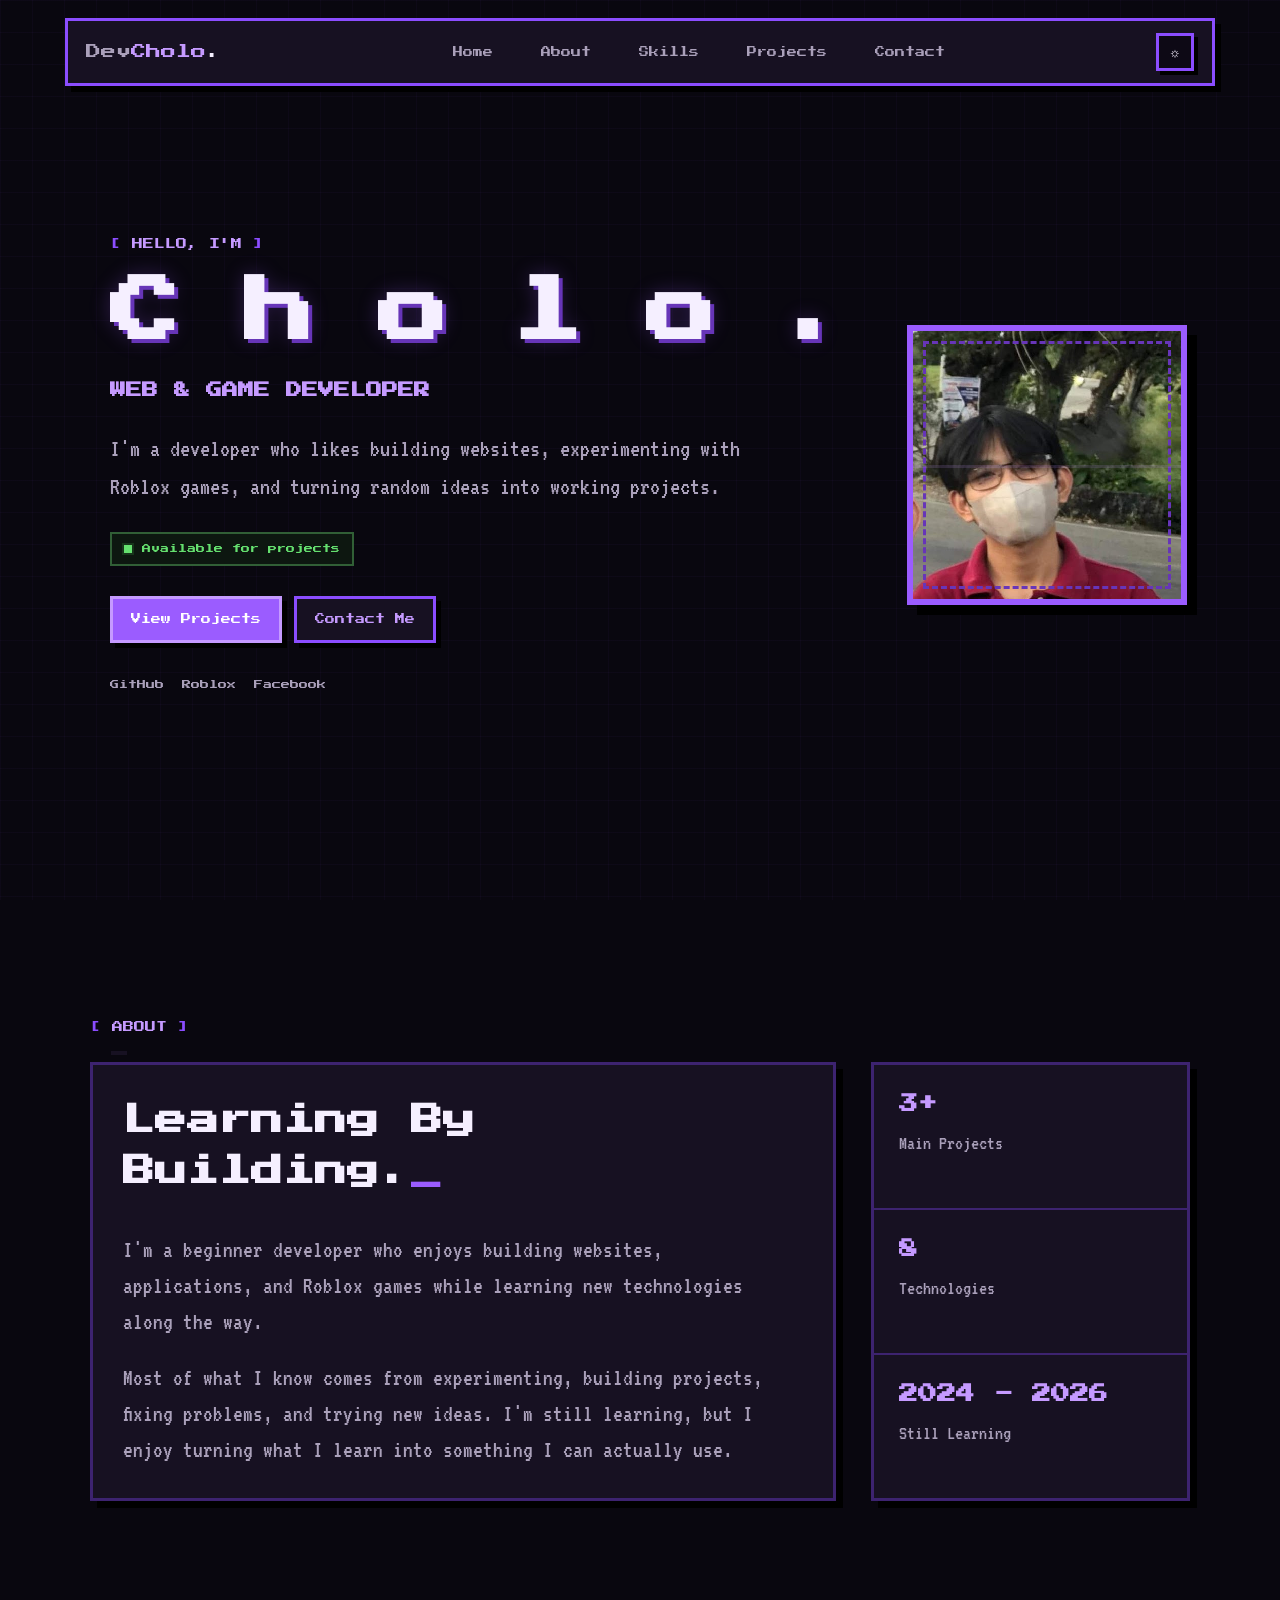
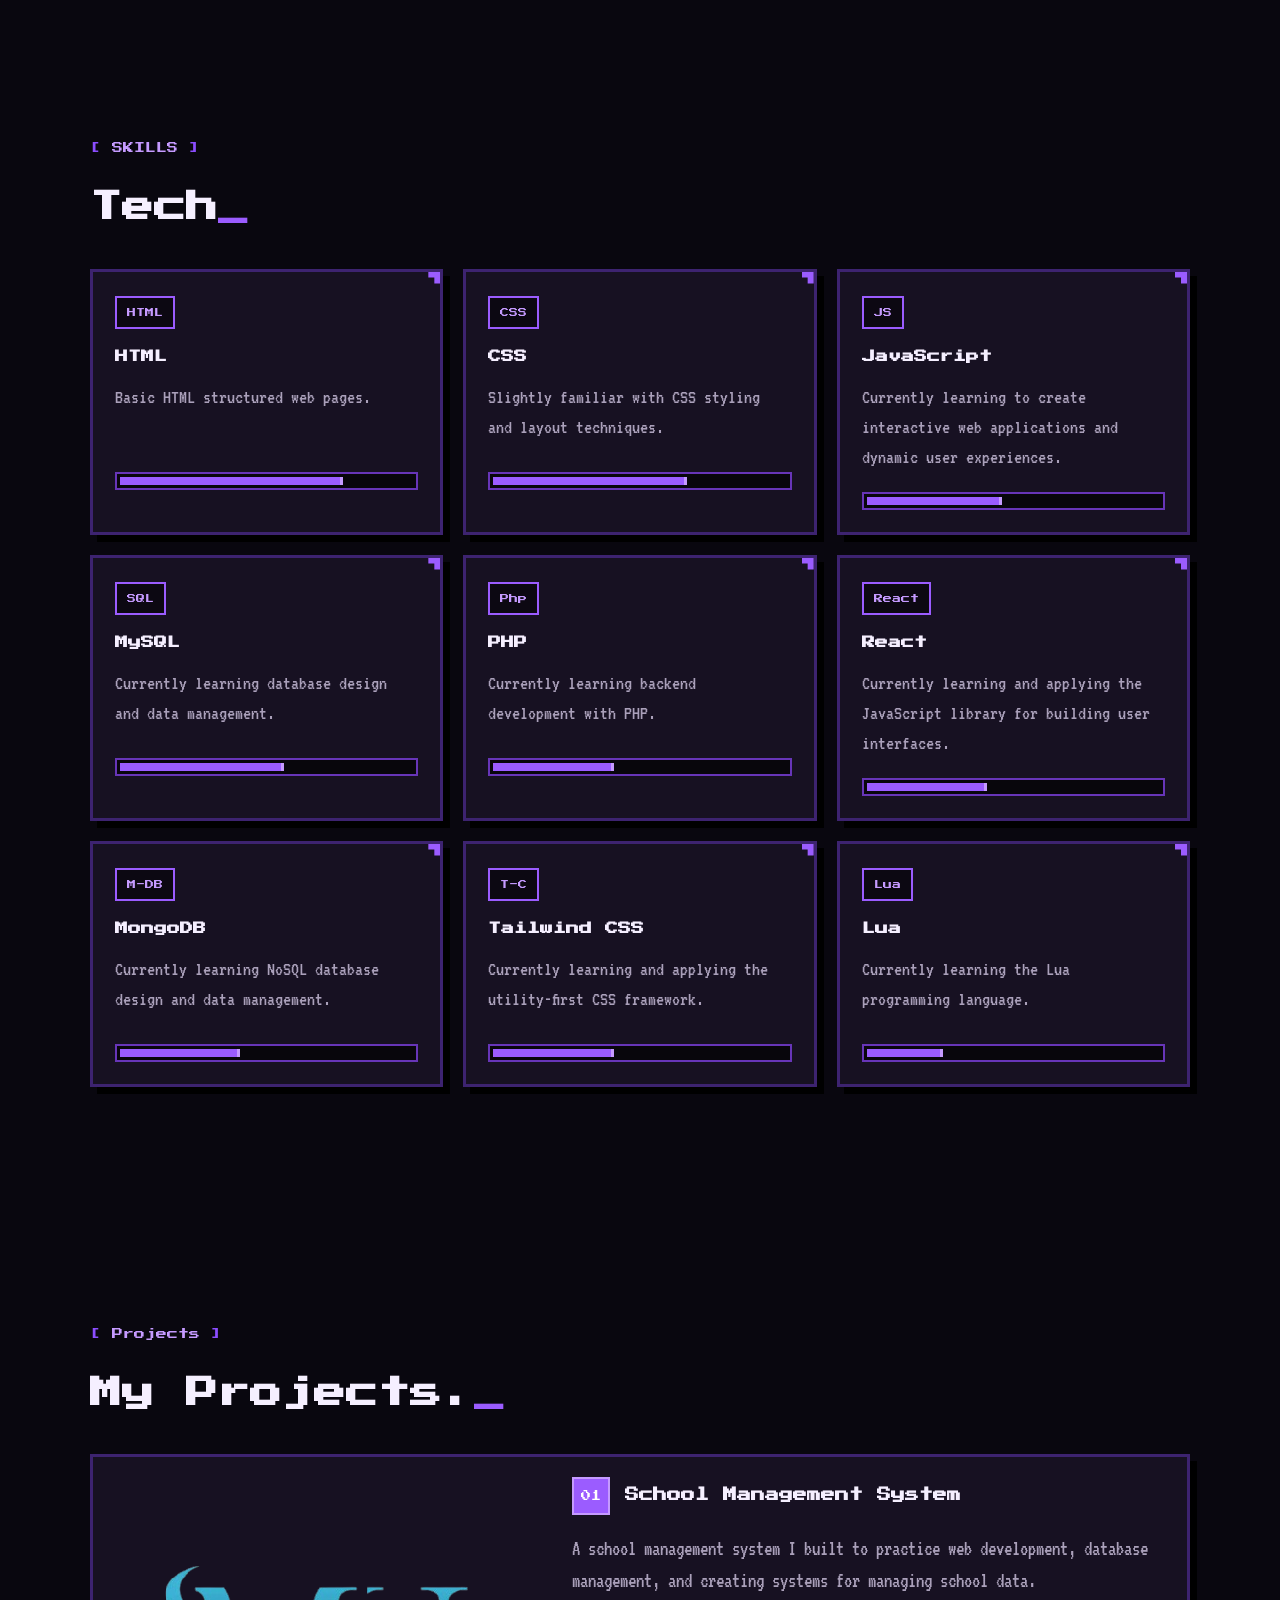
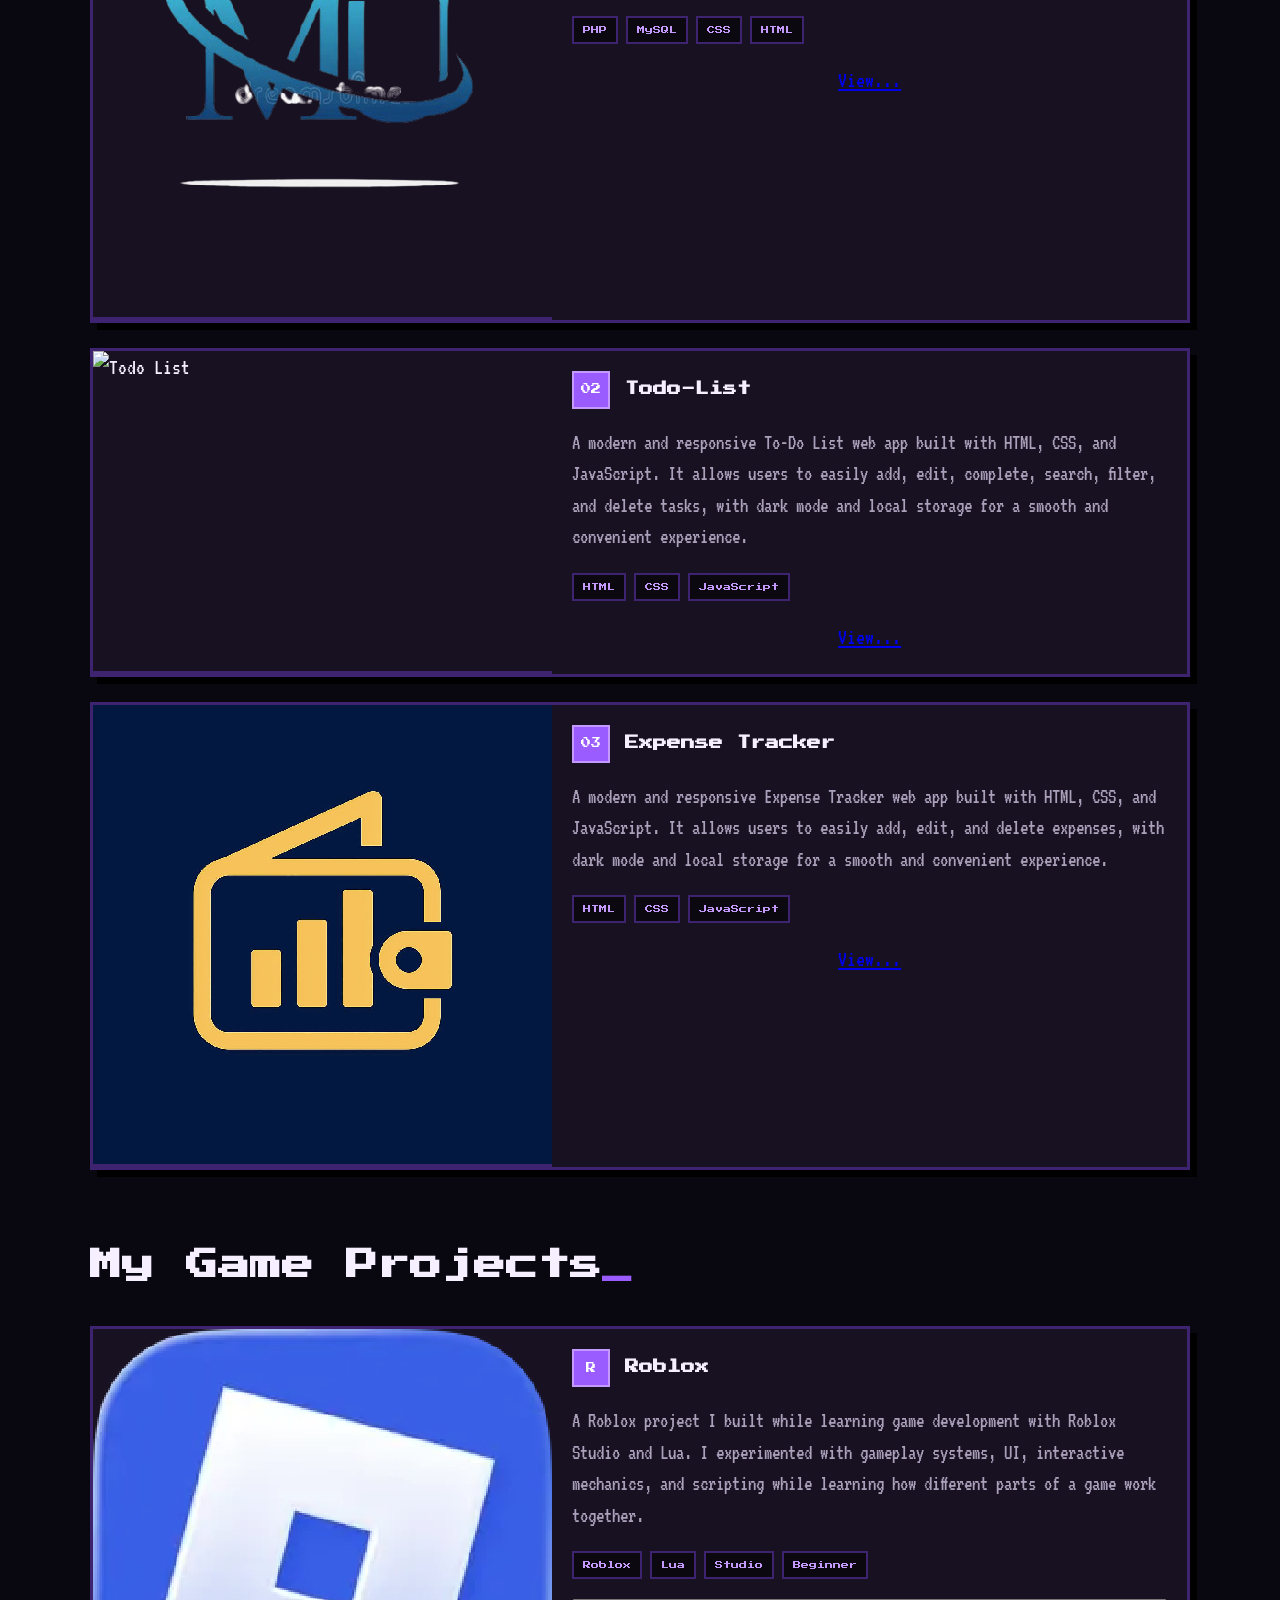
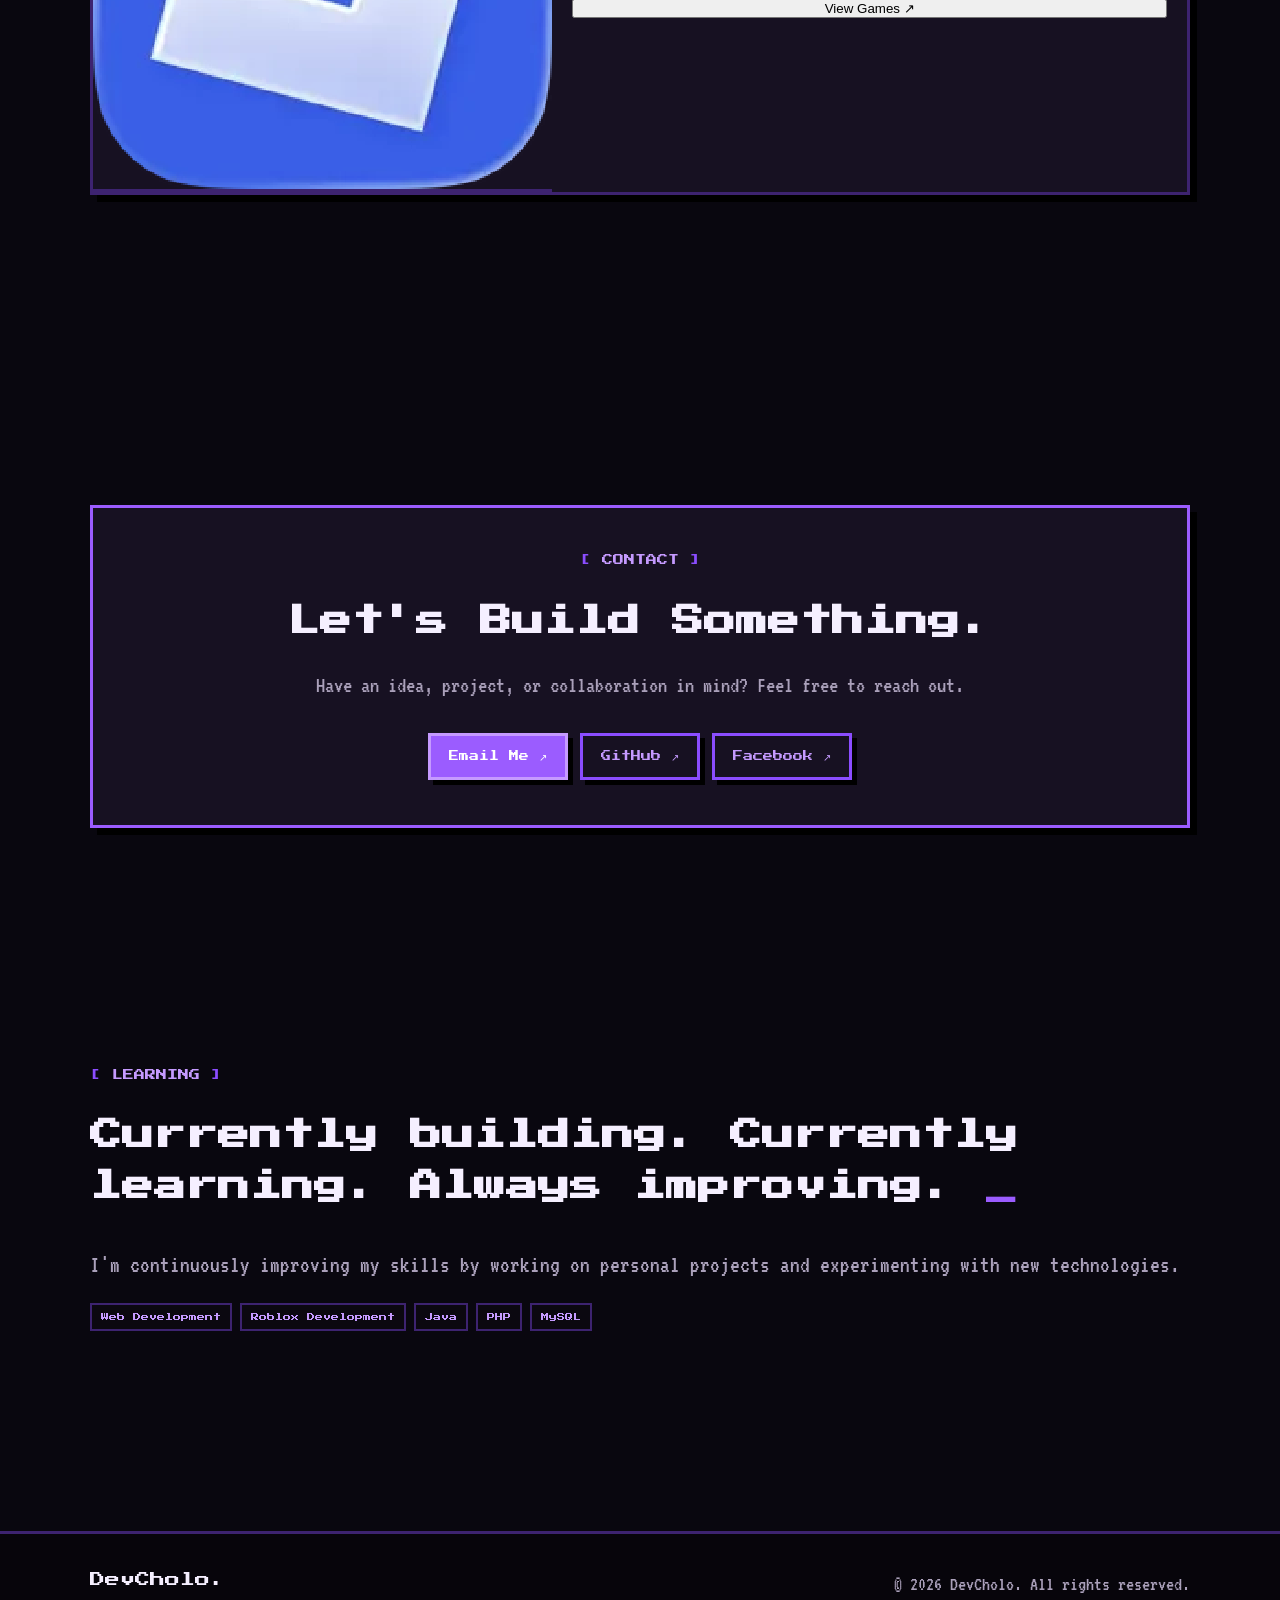
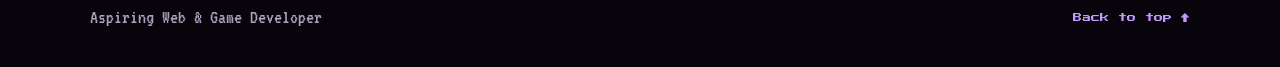
==== commit 00ab046e: "Add files via upload" ====
--- a/index.html
+++ b/index.html
@@ -242,6 +242,30 @@
                                 </div>
                             </div>
                     </article>
+                    <article class="project-card">
+                            <div class="project-image">
+                                <img src="images/favicon1.jpg" alt="Expense Tracker" loading="lazy">
+                            </div>
+                        <div class="project-info">
+                                <div class="project-top">
+                                    <span class="project-number">03</span>
+                                    <h3>Expense Tracker</h3>
+                                </div>
+                                <p>A modern and responsive Expense Tracker web app built with HTML, CSS, and JavaScript. It allows users to easily add, edit, and delete expenses, with dark mode and local storage for a smooth and convenient experience.
+                                    
+                                </p>
+                                <div class="project-tags">
+                                    <span>HTML</span>
+                                    <span>CSS</span>
+                                    <span>JavaScript</span>
+                                </div>
+                                <div class="project-links">
+                                    <a href="https://yukizyne.github.io/Expense-Tracker-project/" class="project-btn">
+                                        View...
+                                    </a>
+                                </div>
+                            </div>
+                    </article>
 
   
                 </div>
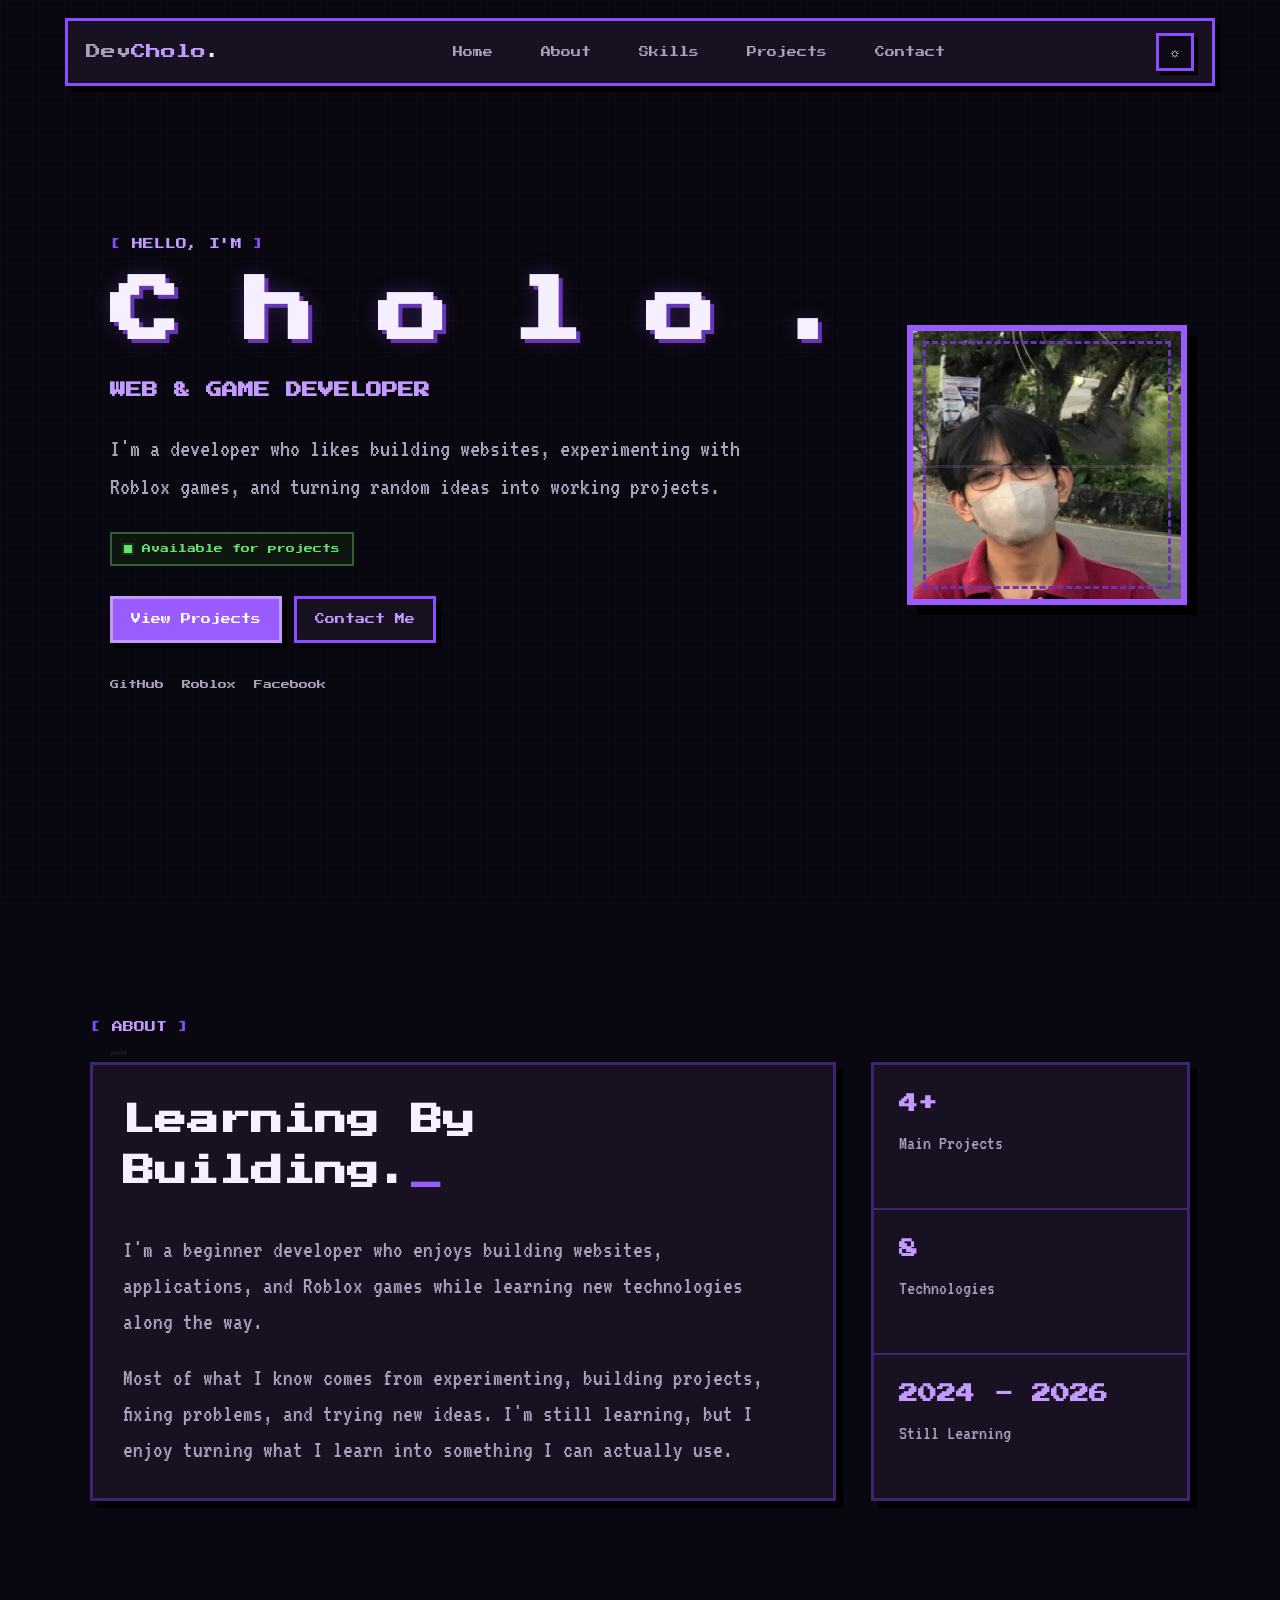
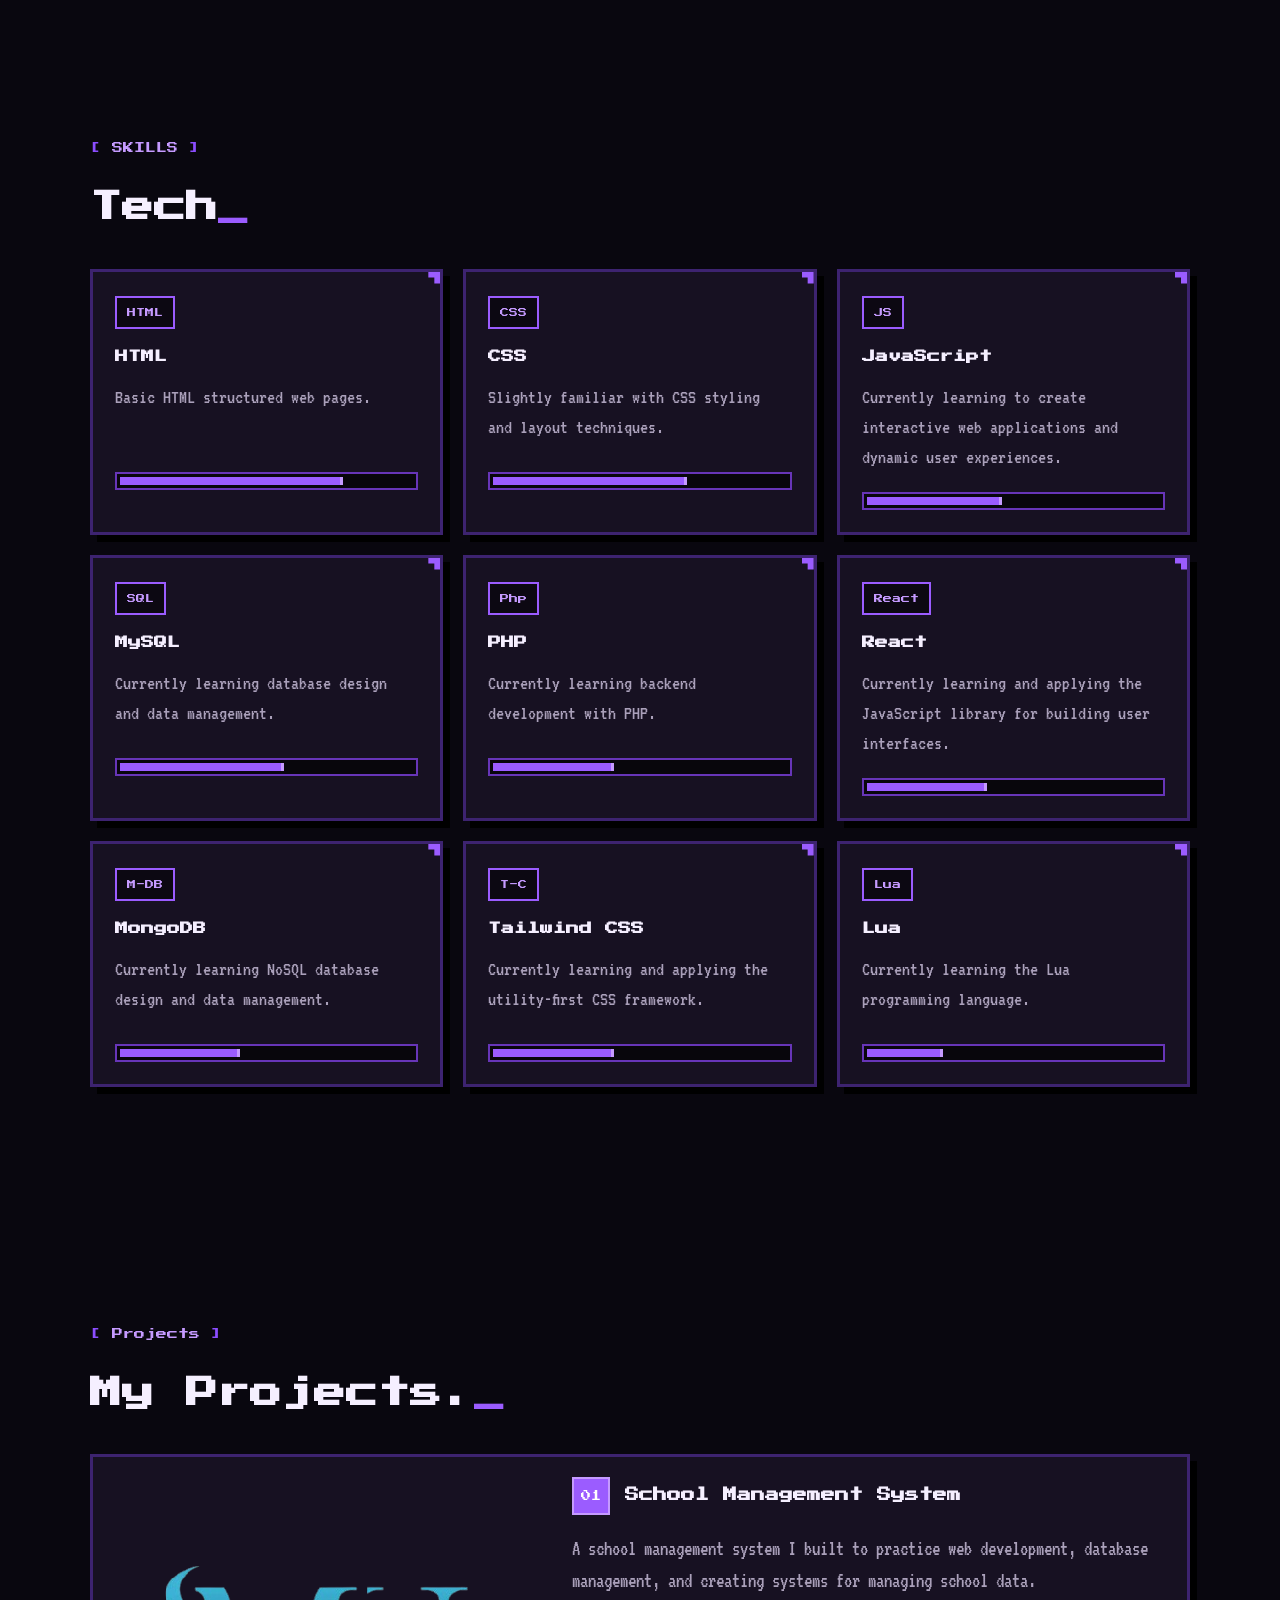
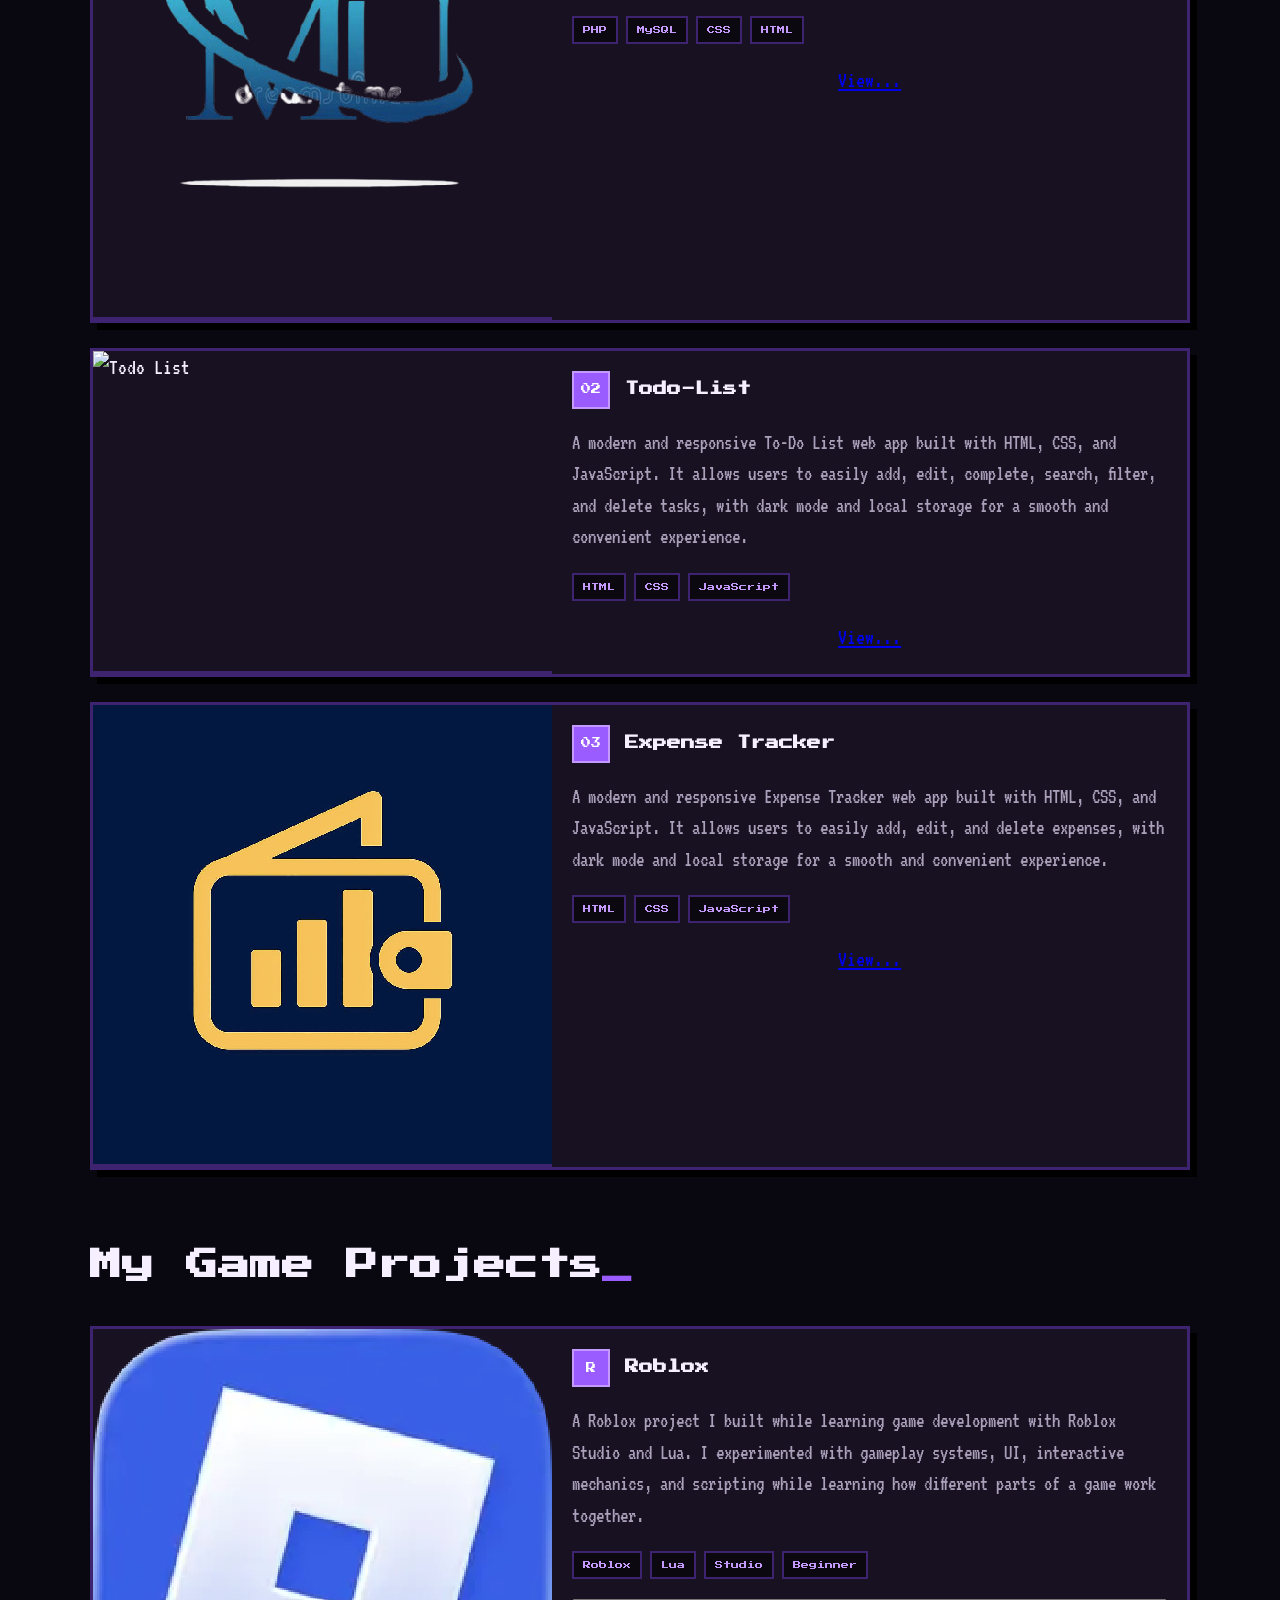
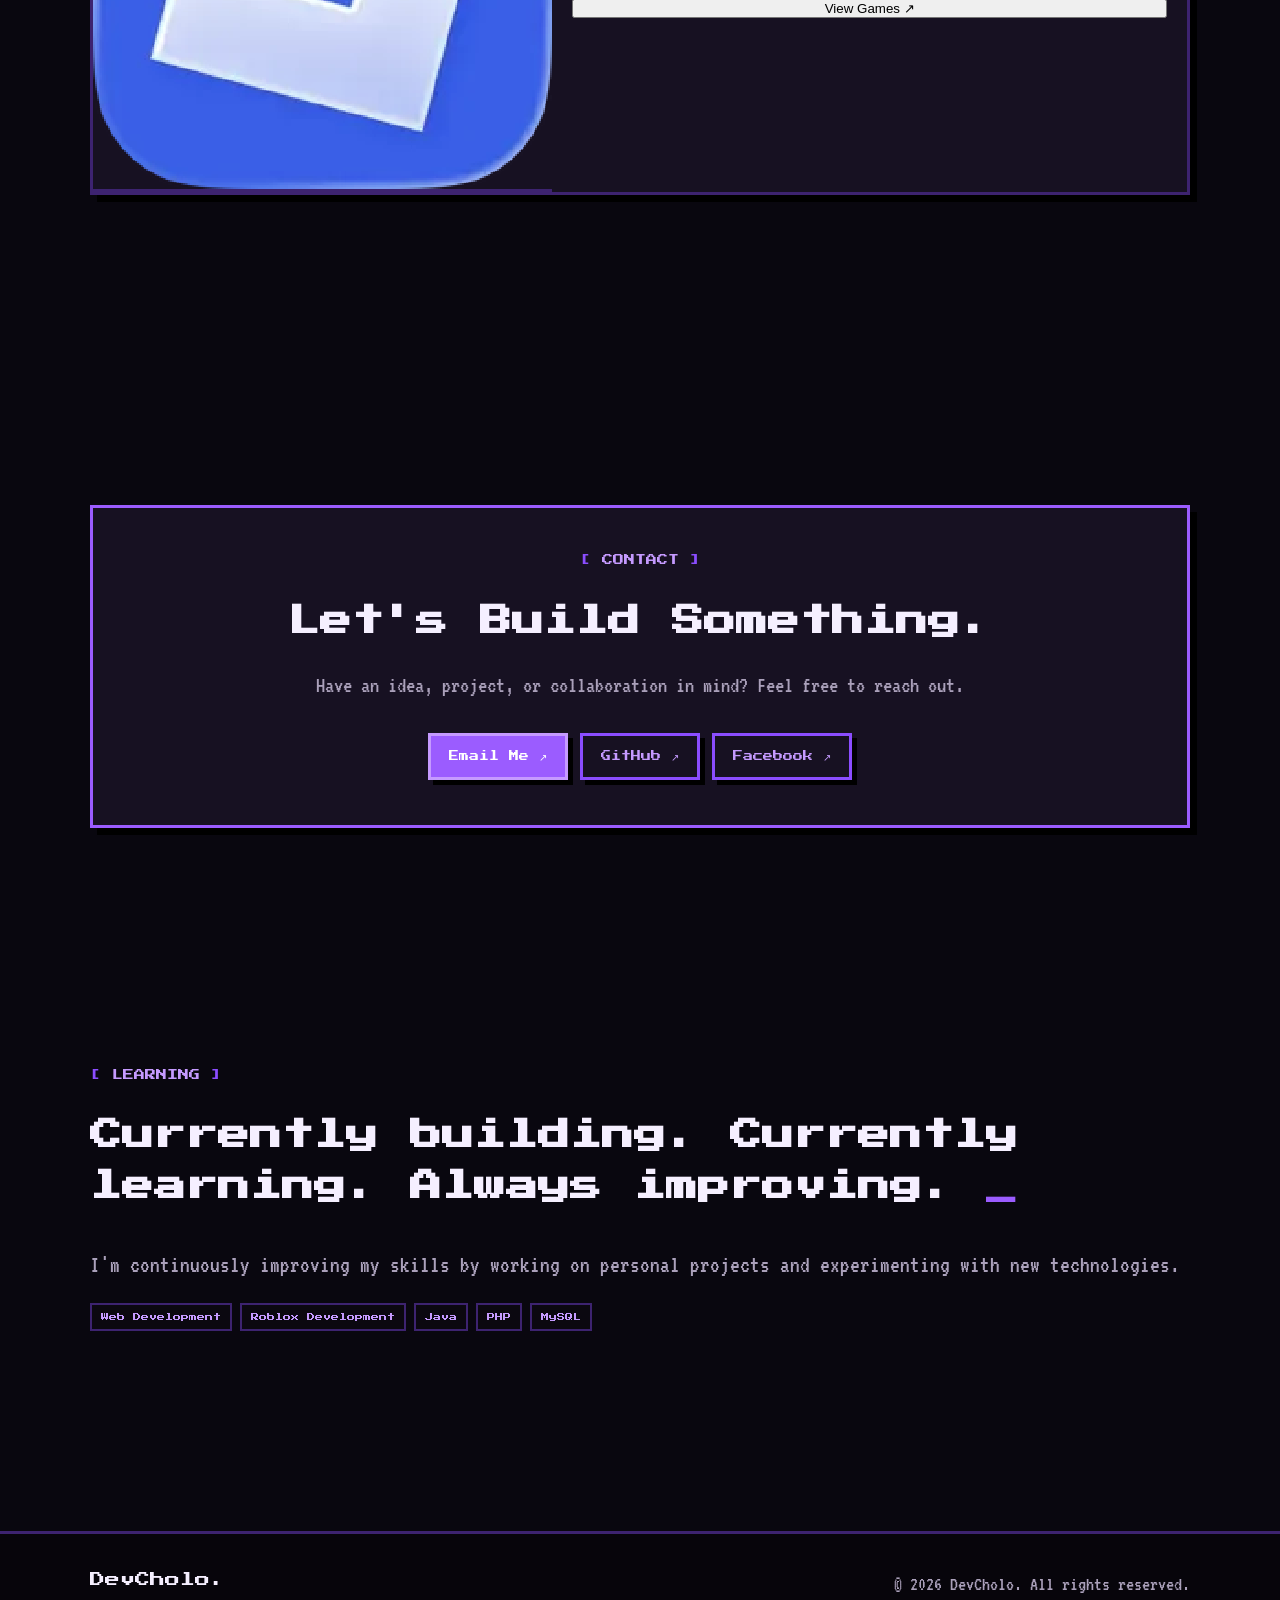
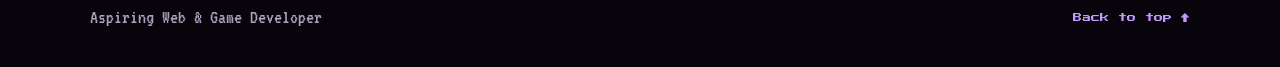
==== commit bf6eddf2: "Add files via upload" ====
--- a/index.html
+++ b/index.html
@@ -89,7 +89,7 @@
                     </div>
                     <div class="about-stats">
                         <div class="stat">
-                            <h3>3+</h3>
+                            <h3>4+</h3>
                             <p>Main Projects</p>
                         </div>
                         <div class="stat">
@@ -242,6 +242,7 @@
                                 </div>
                             </div>
                     </article>
+
                     <article class="project-card">
                             <div class="project-image">
                                 <img src="images/favicon1.jpg" alt="Expense Tracker" loading="lazy">
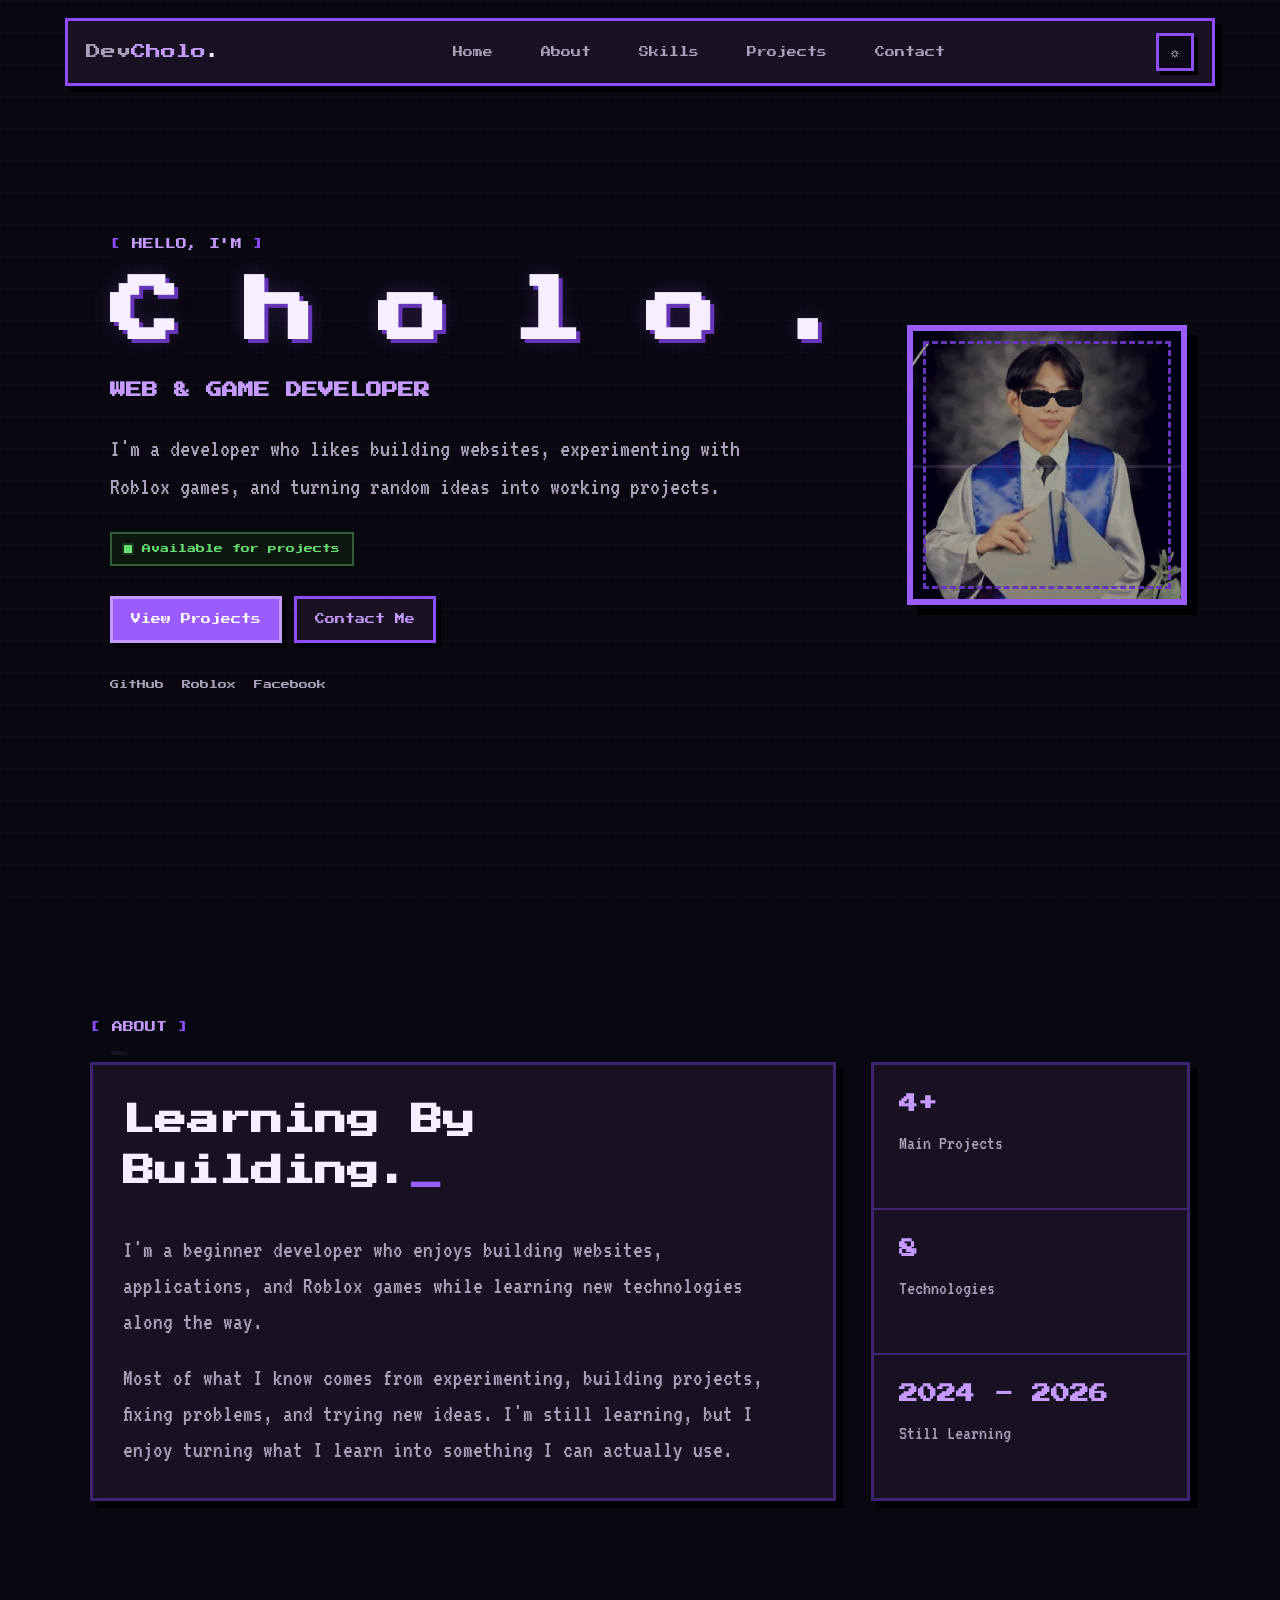
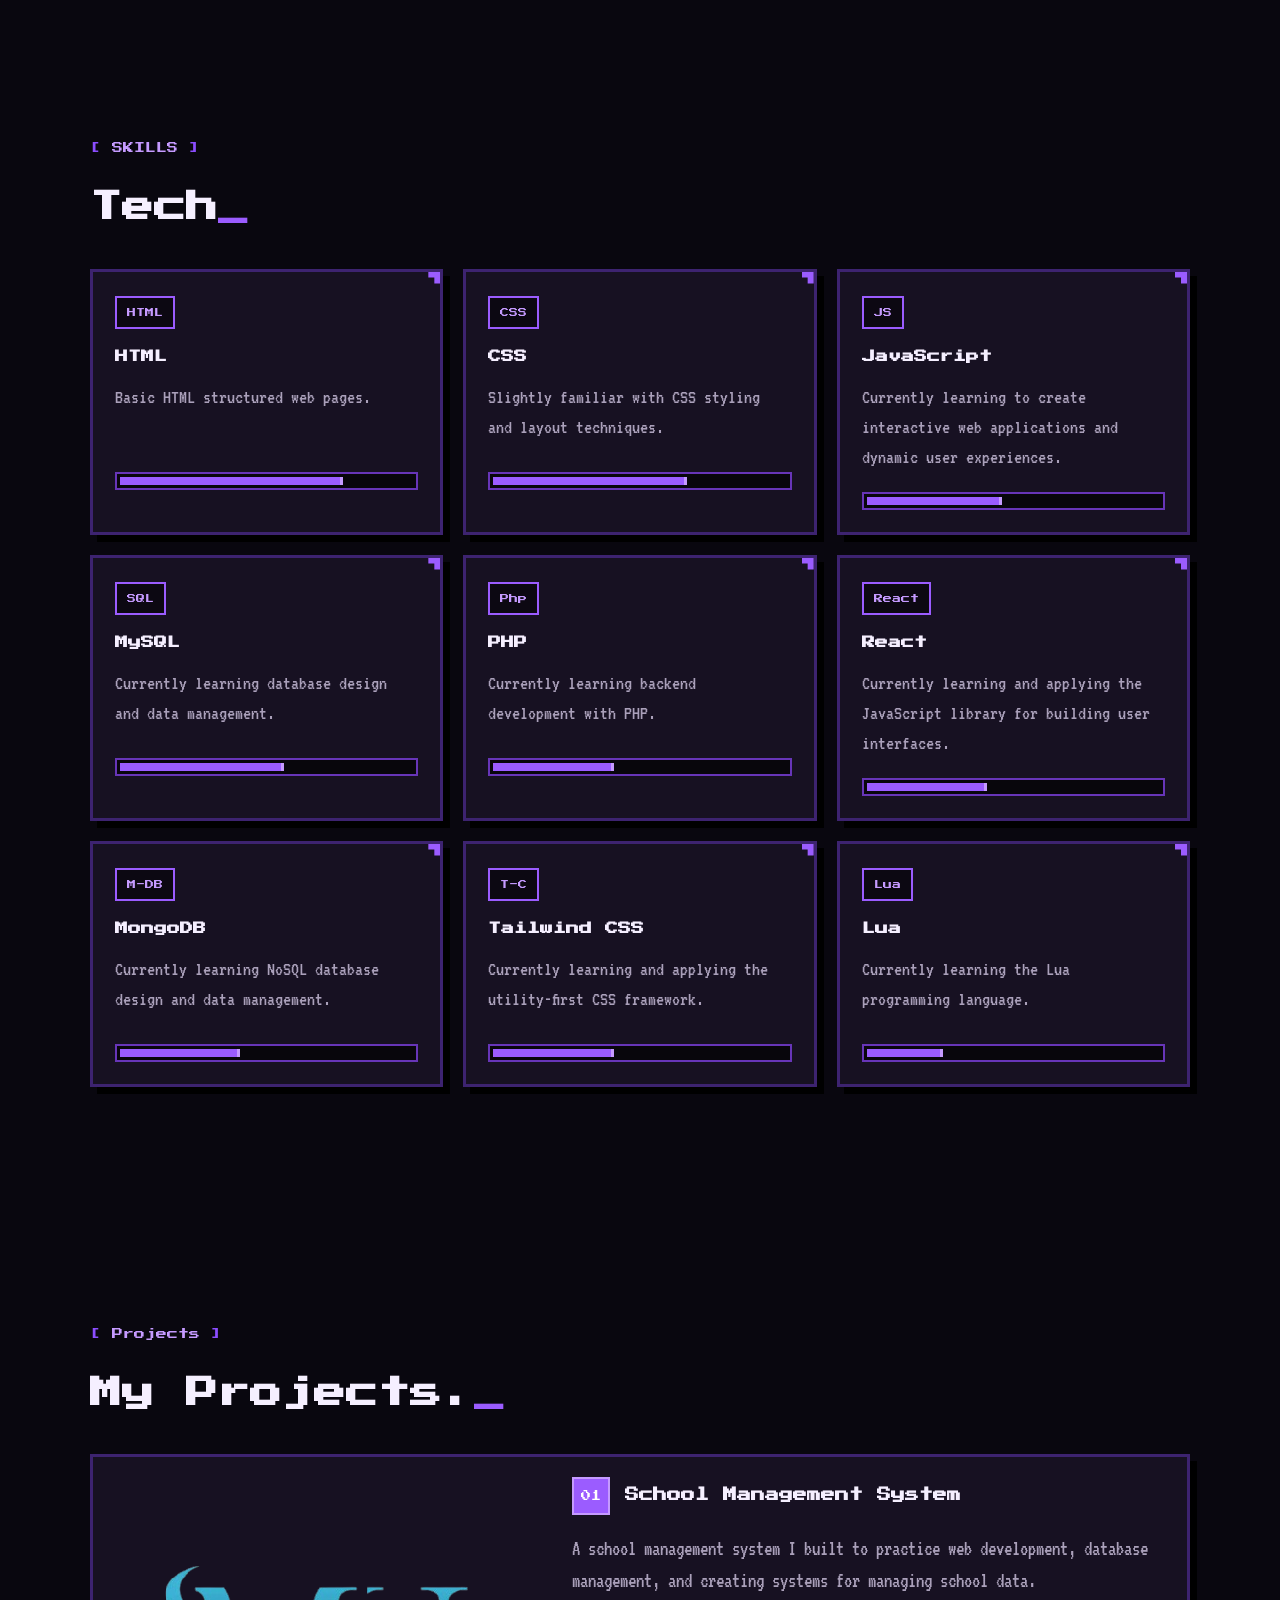
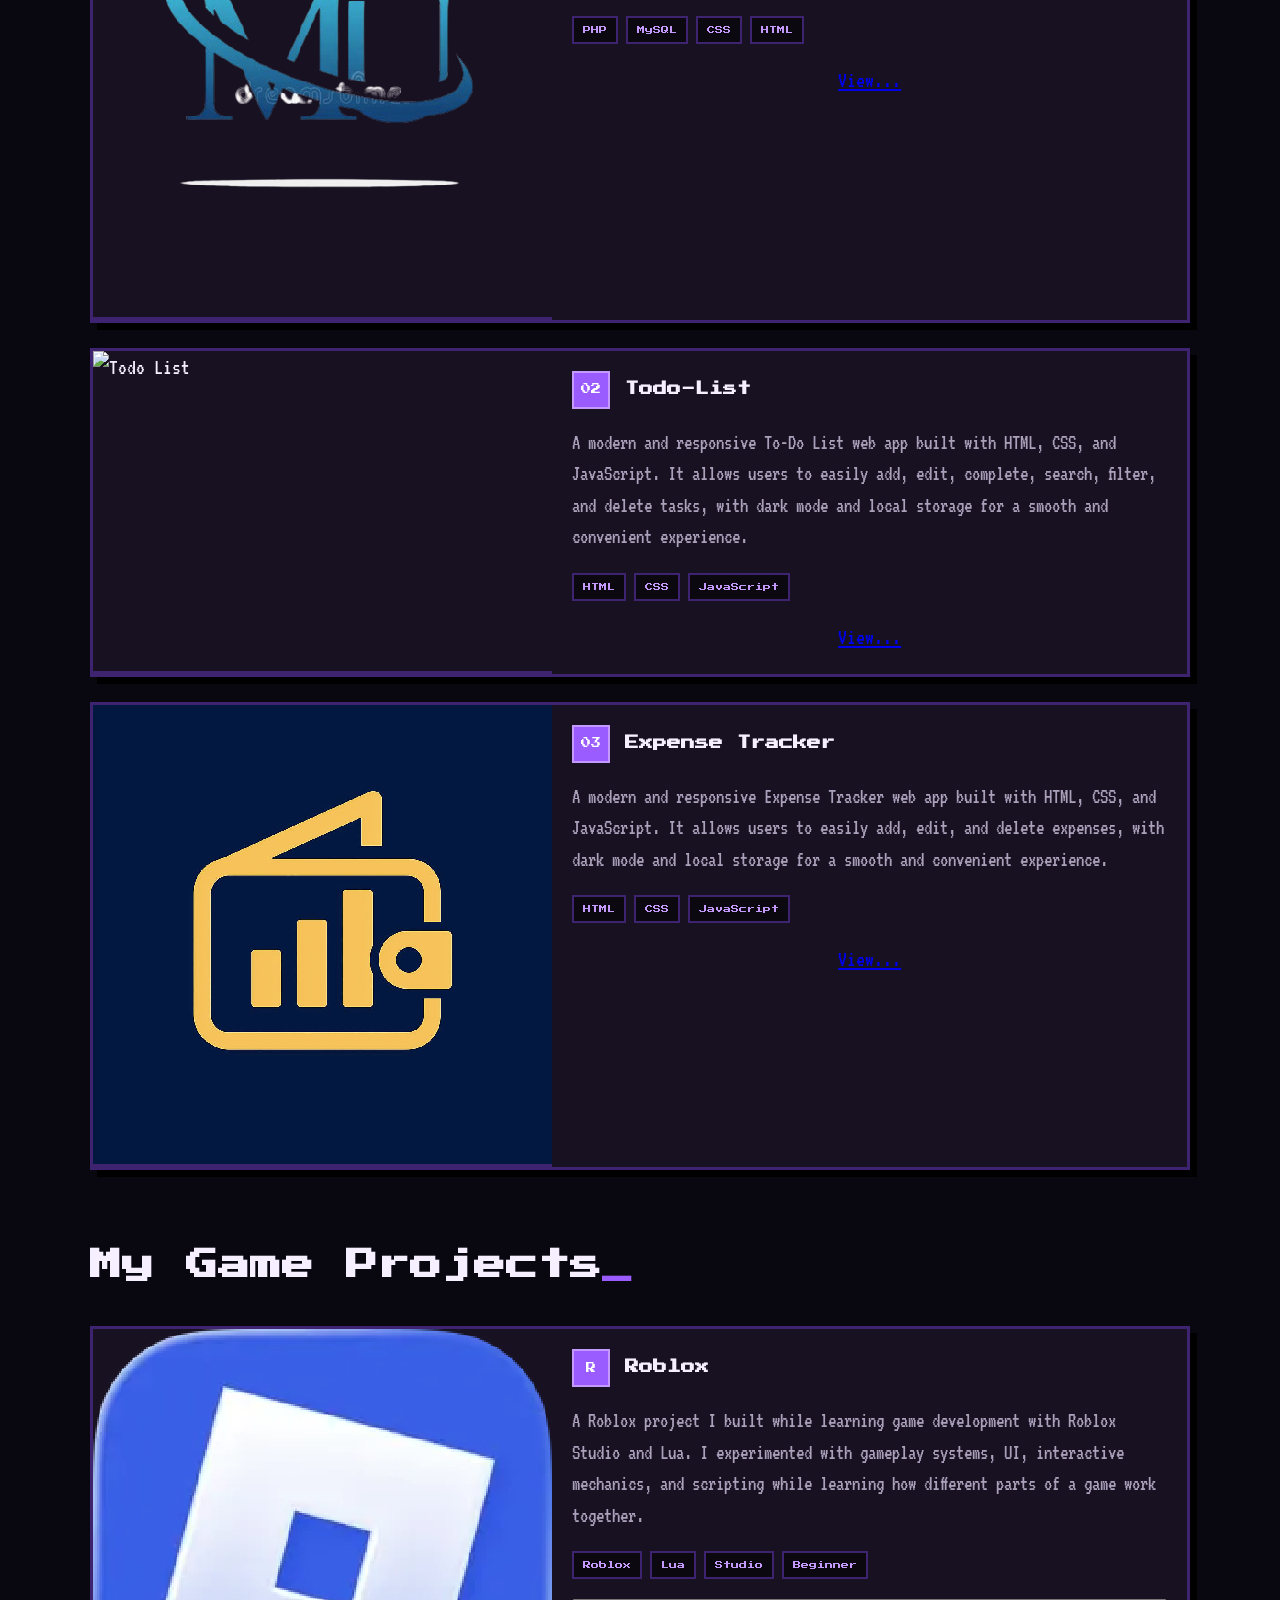
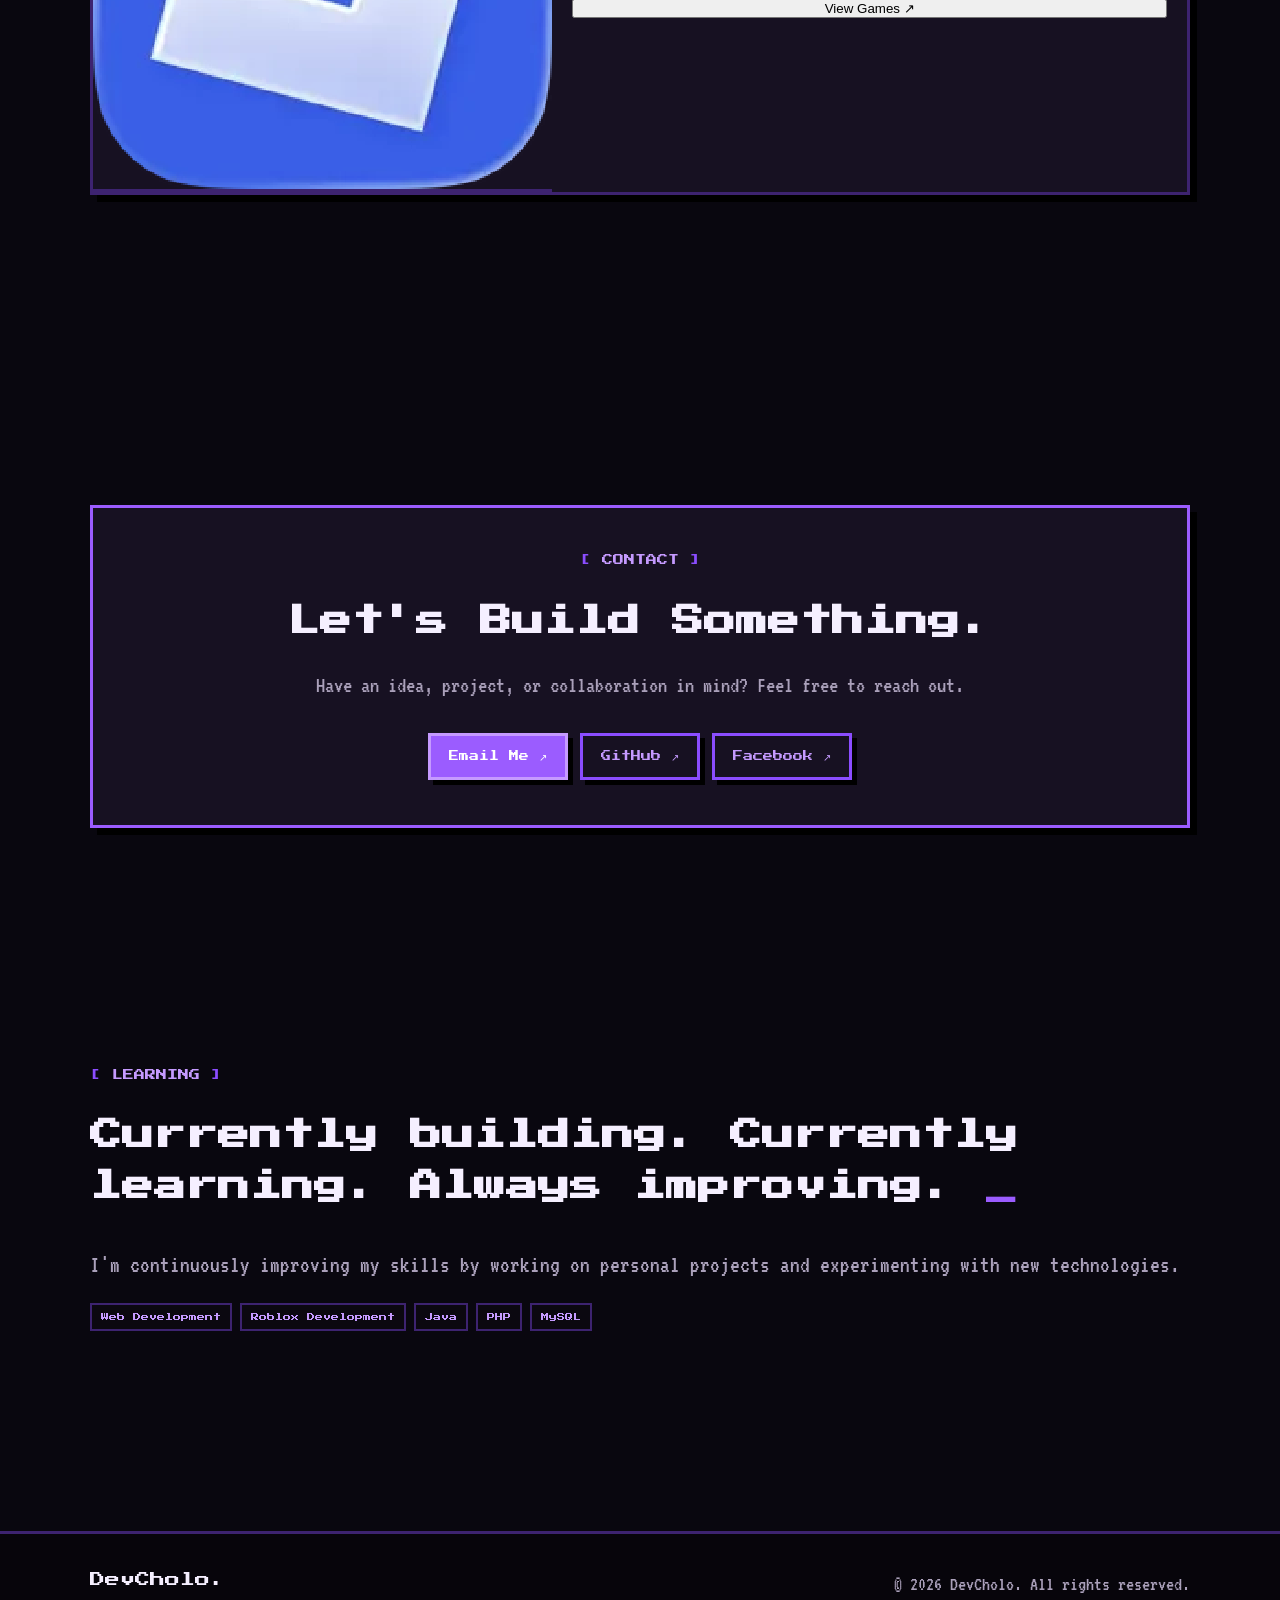
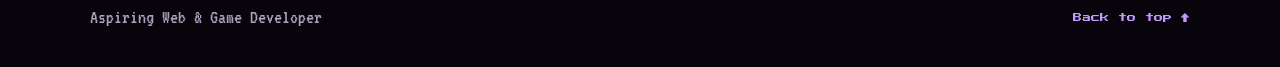
==== commit e71373ac: "Add files via upload" ====
--- a/index.html
+++ b/index.html
@@ -68,7 +68,7 @@
 
             <div class="hero-image">
                 <div class="profile-circle">
-                    <img src="images/profile.png" alt="Cholo">
+                    <img src="images/profile.jpg" alt="Cholo">
                 </div>
             </div>
         </section>
